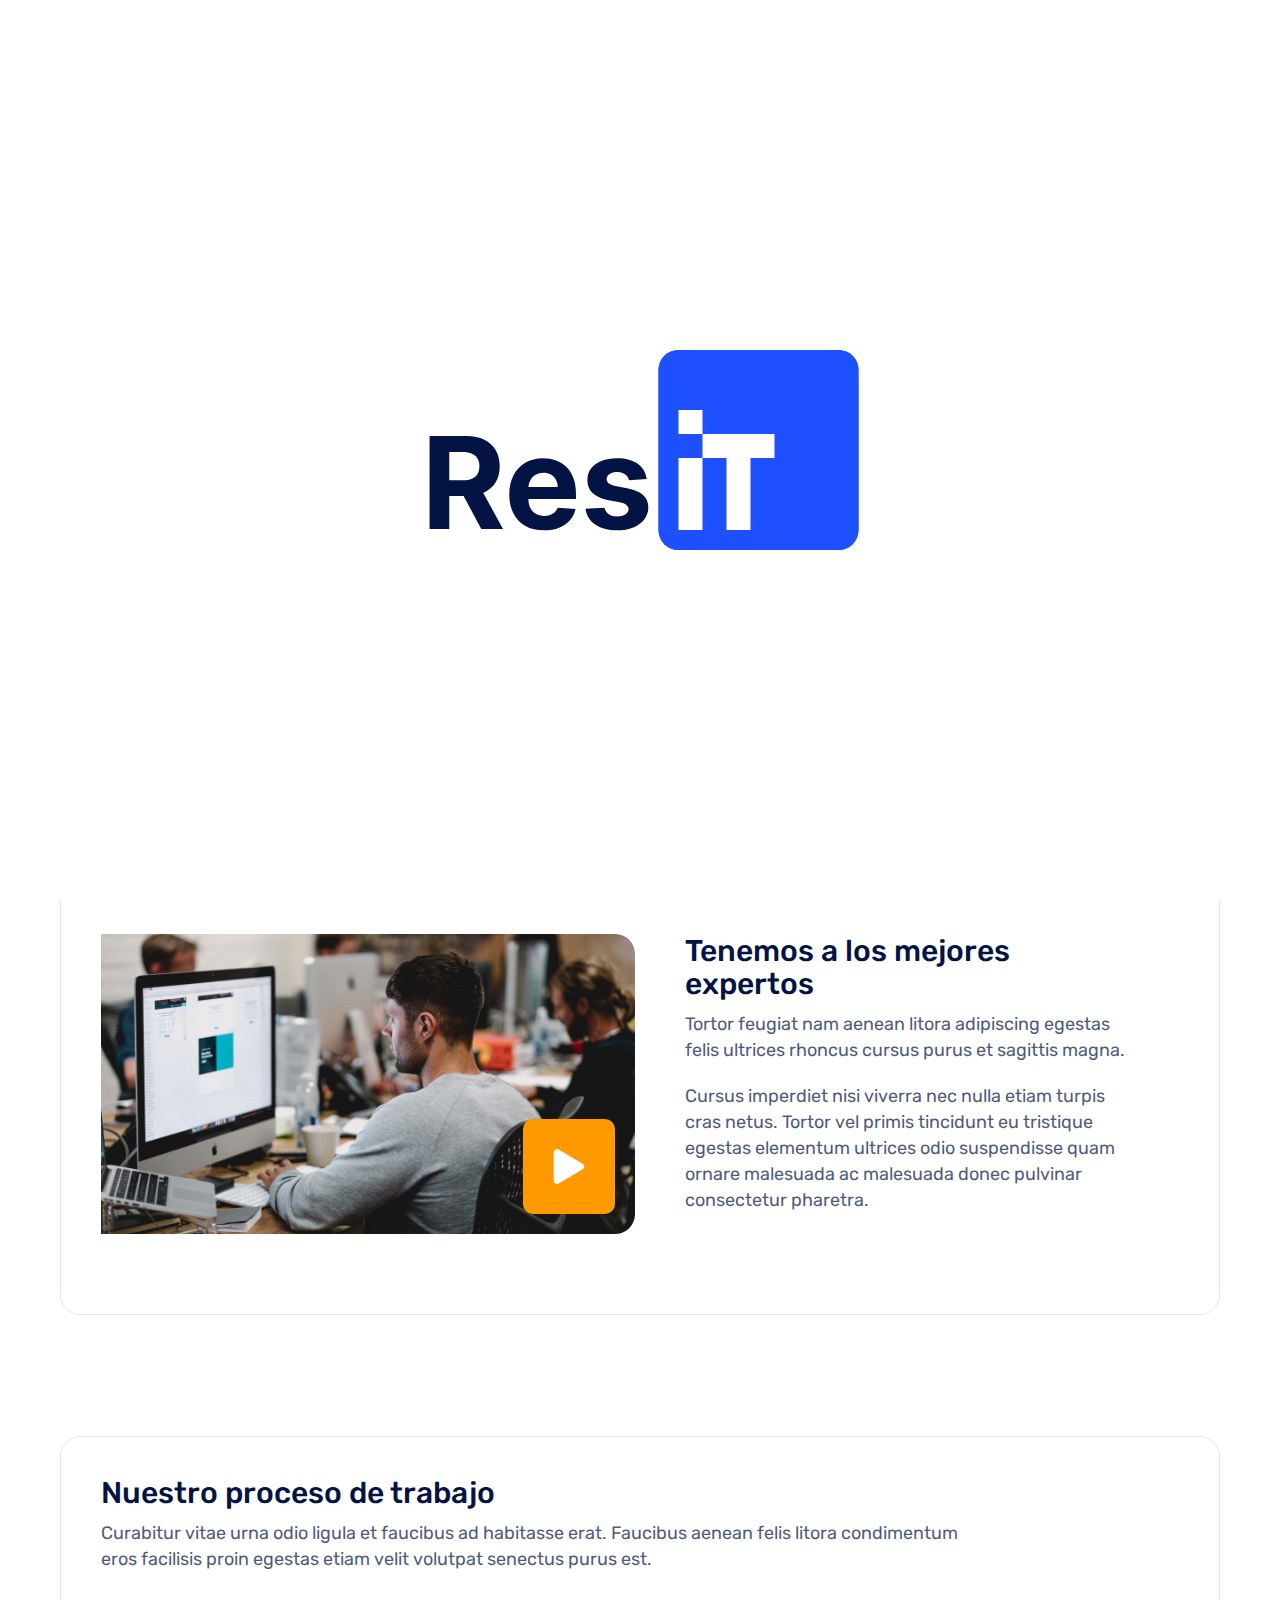
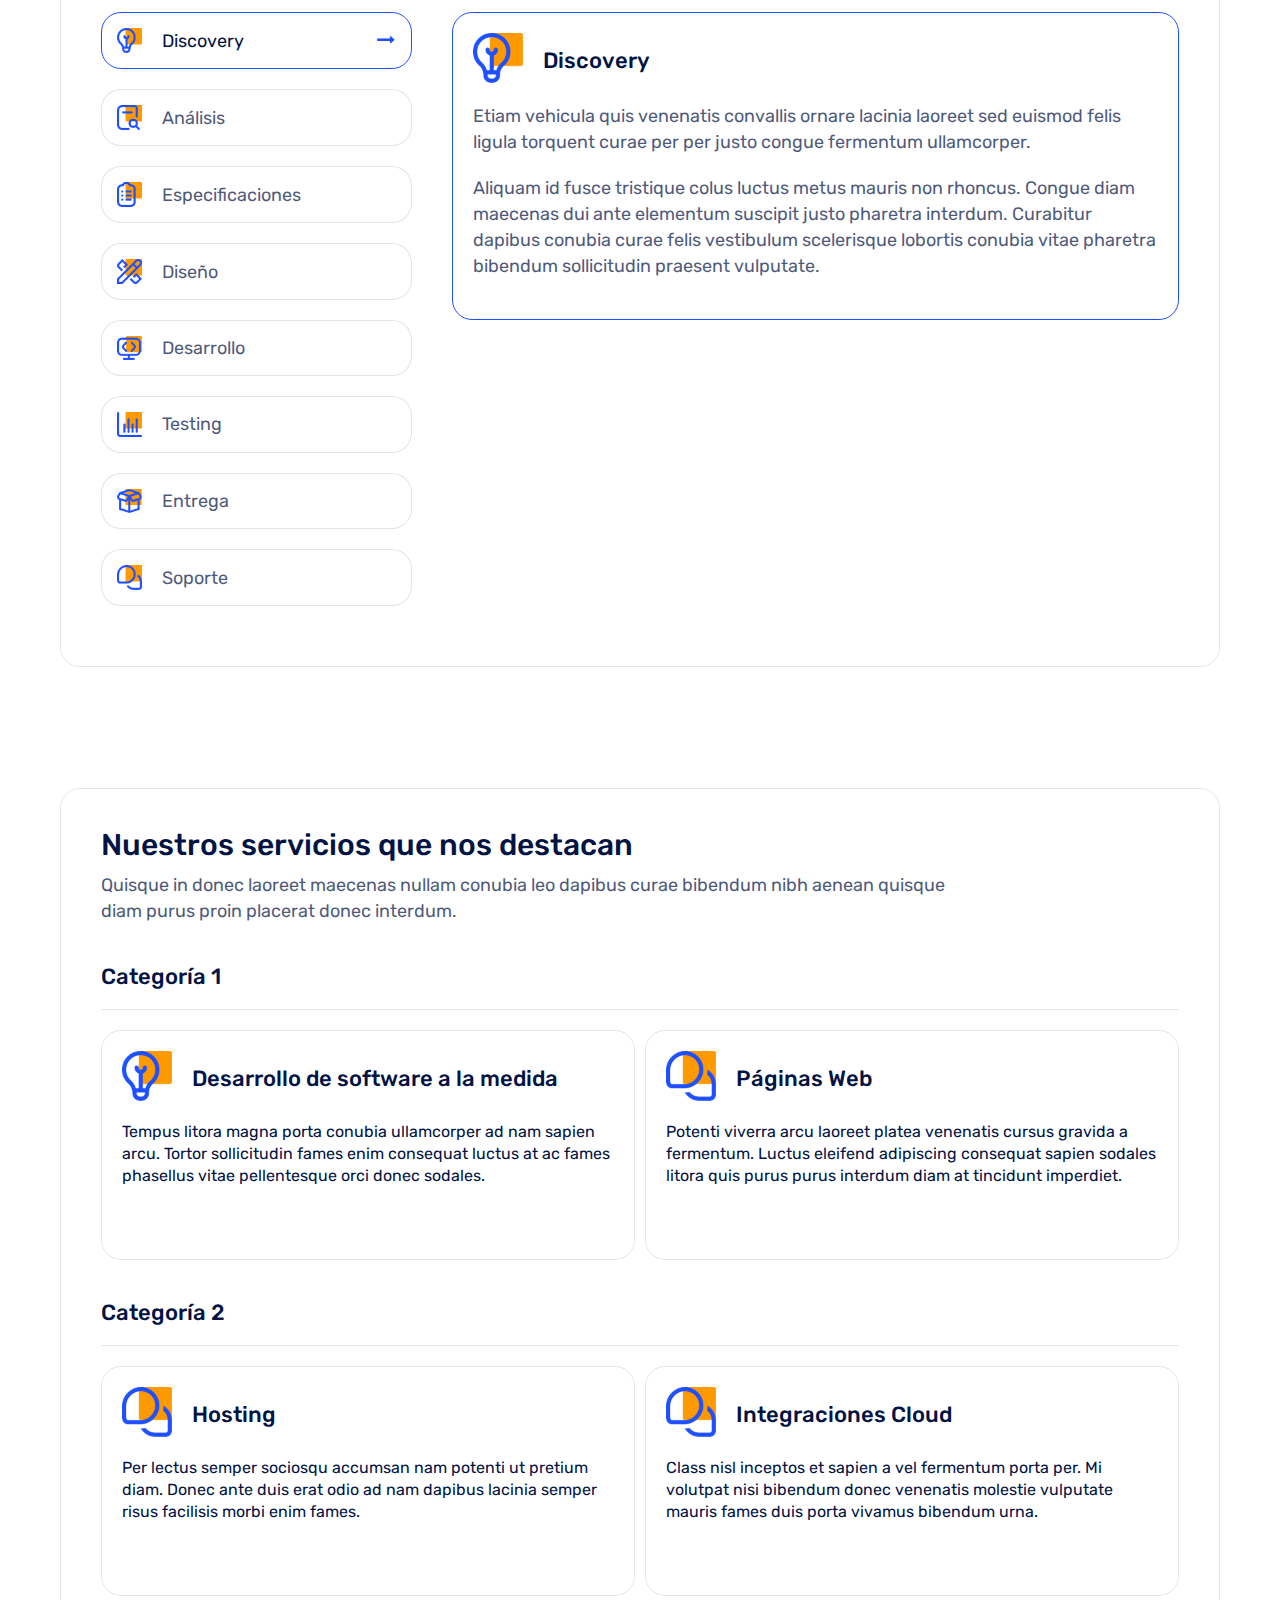
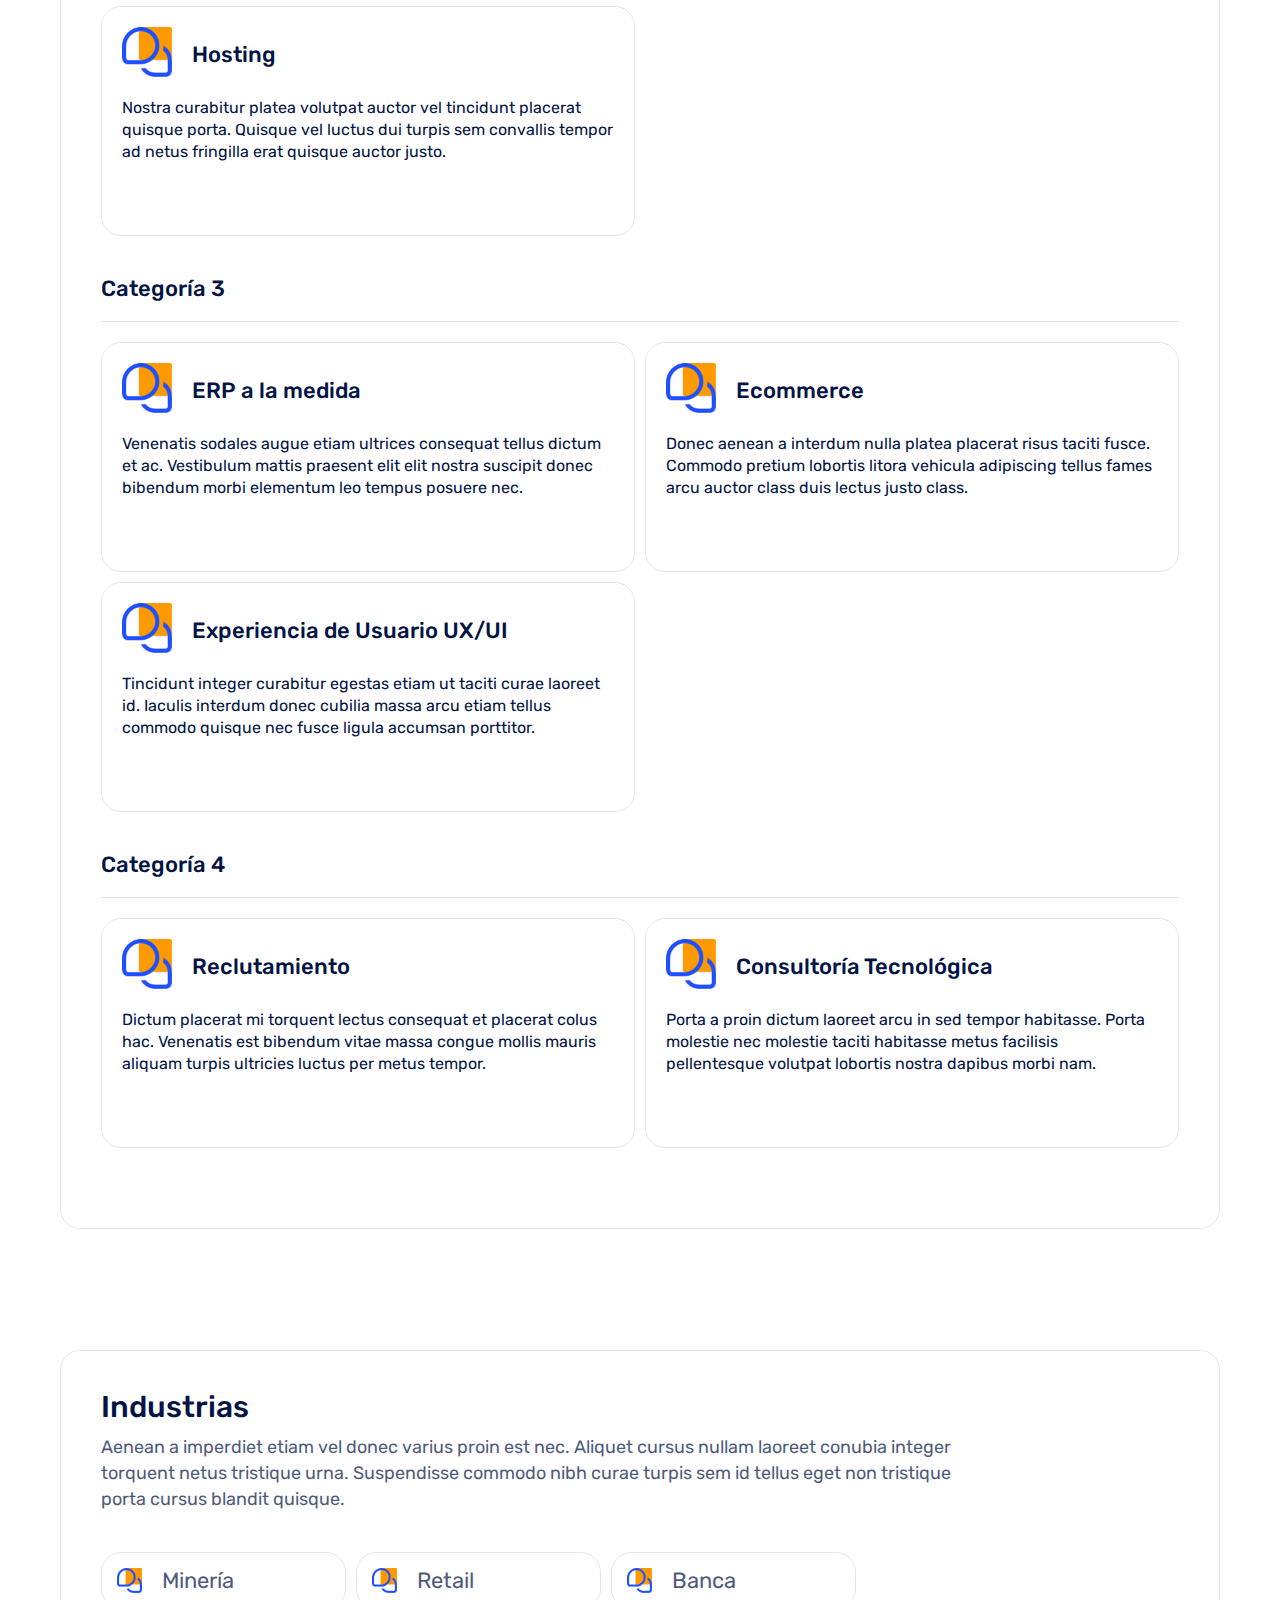
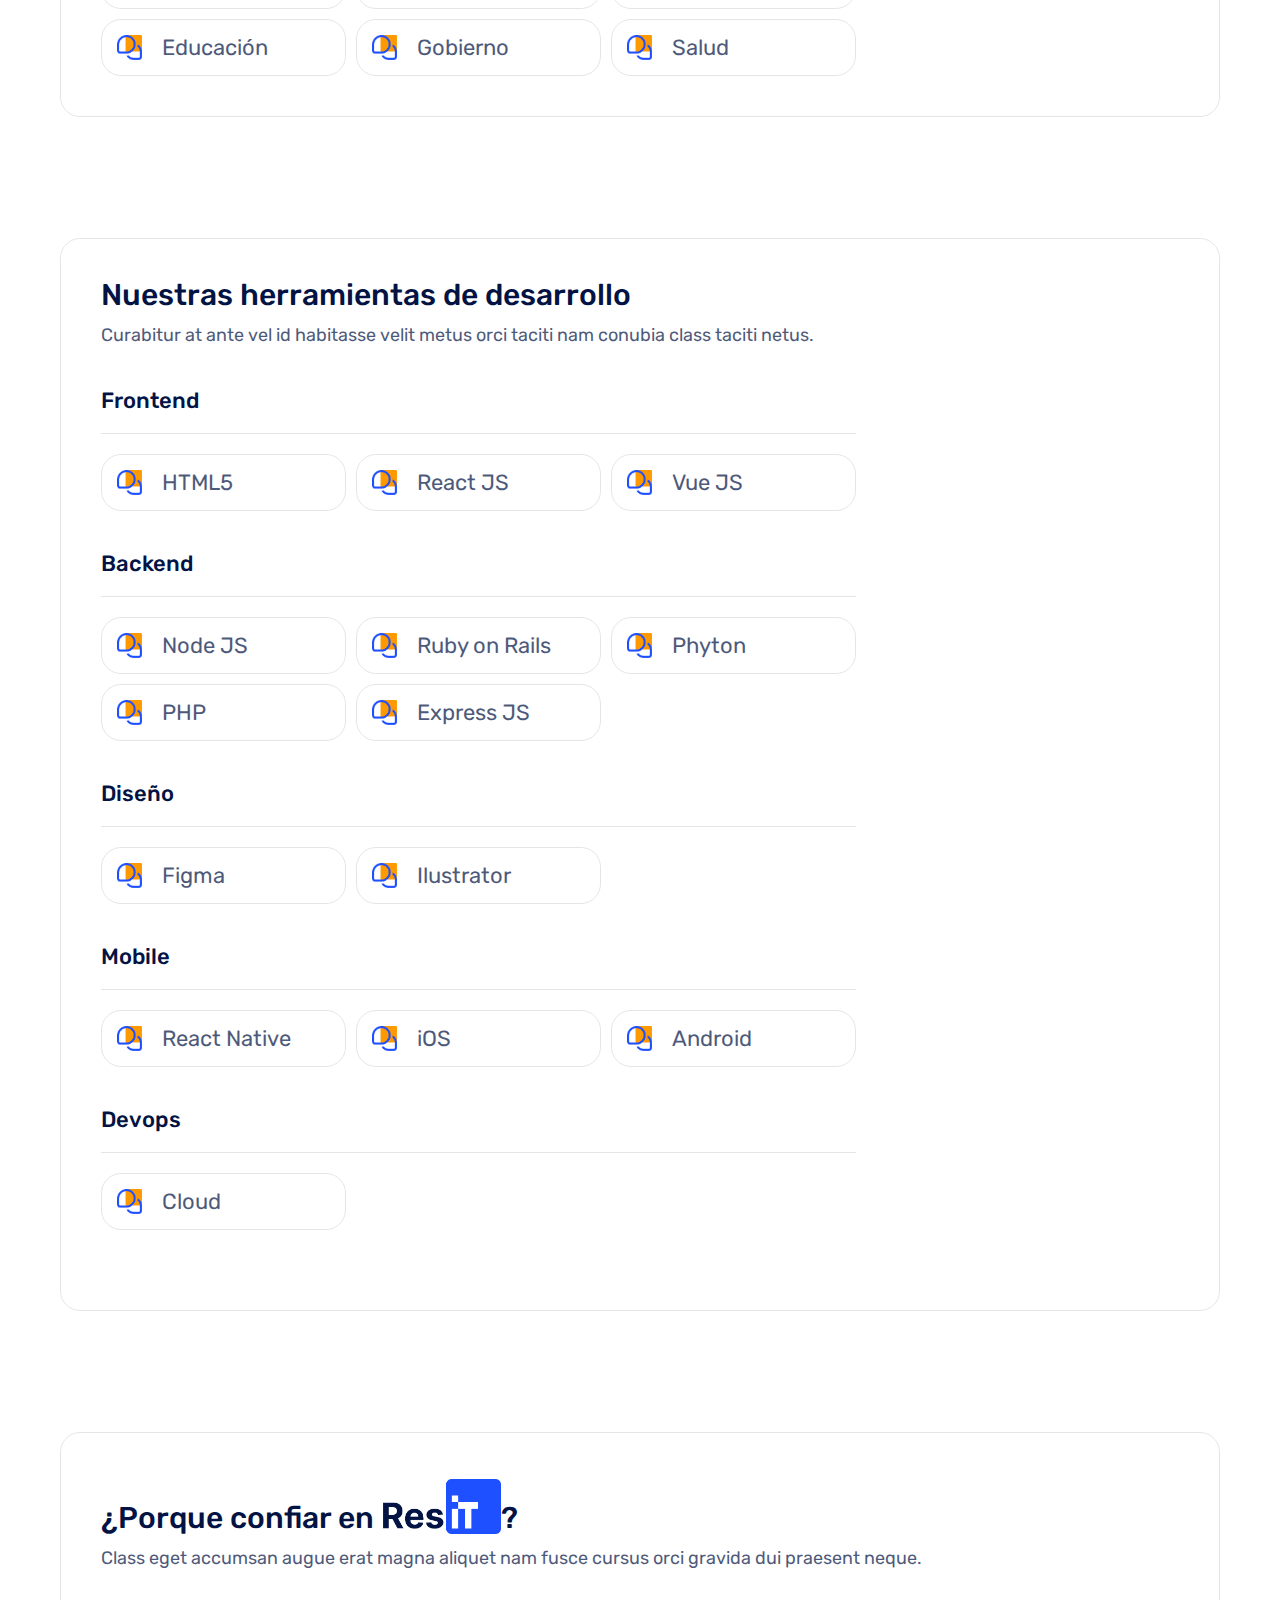
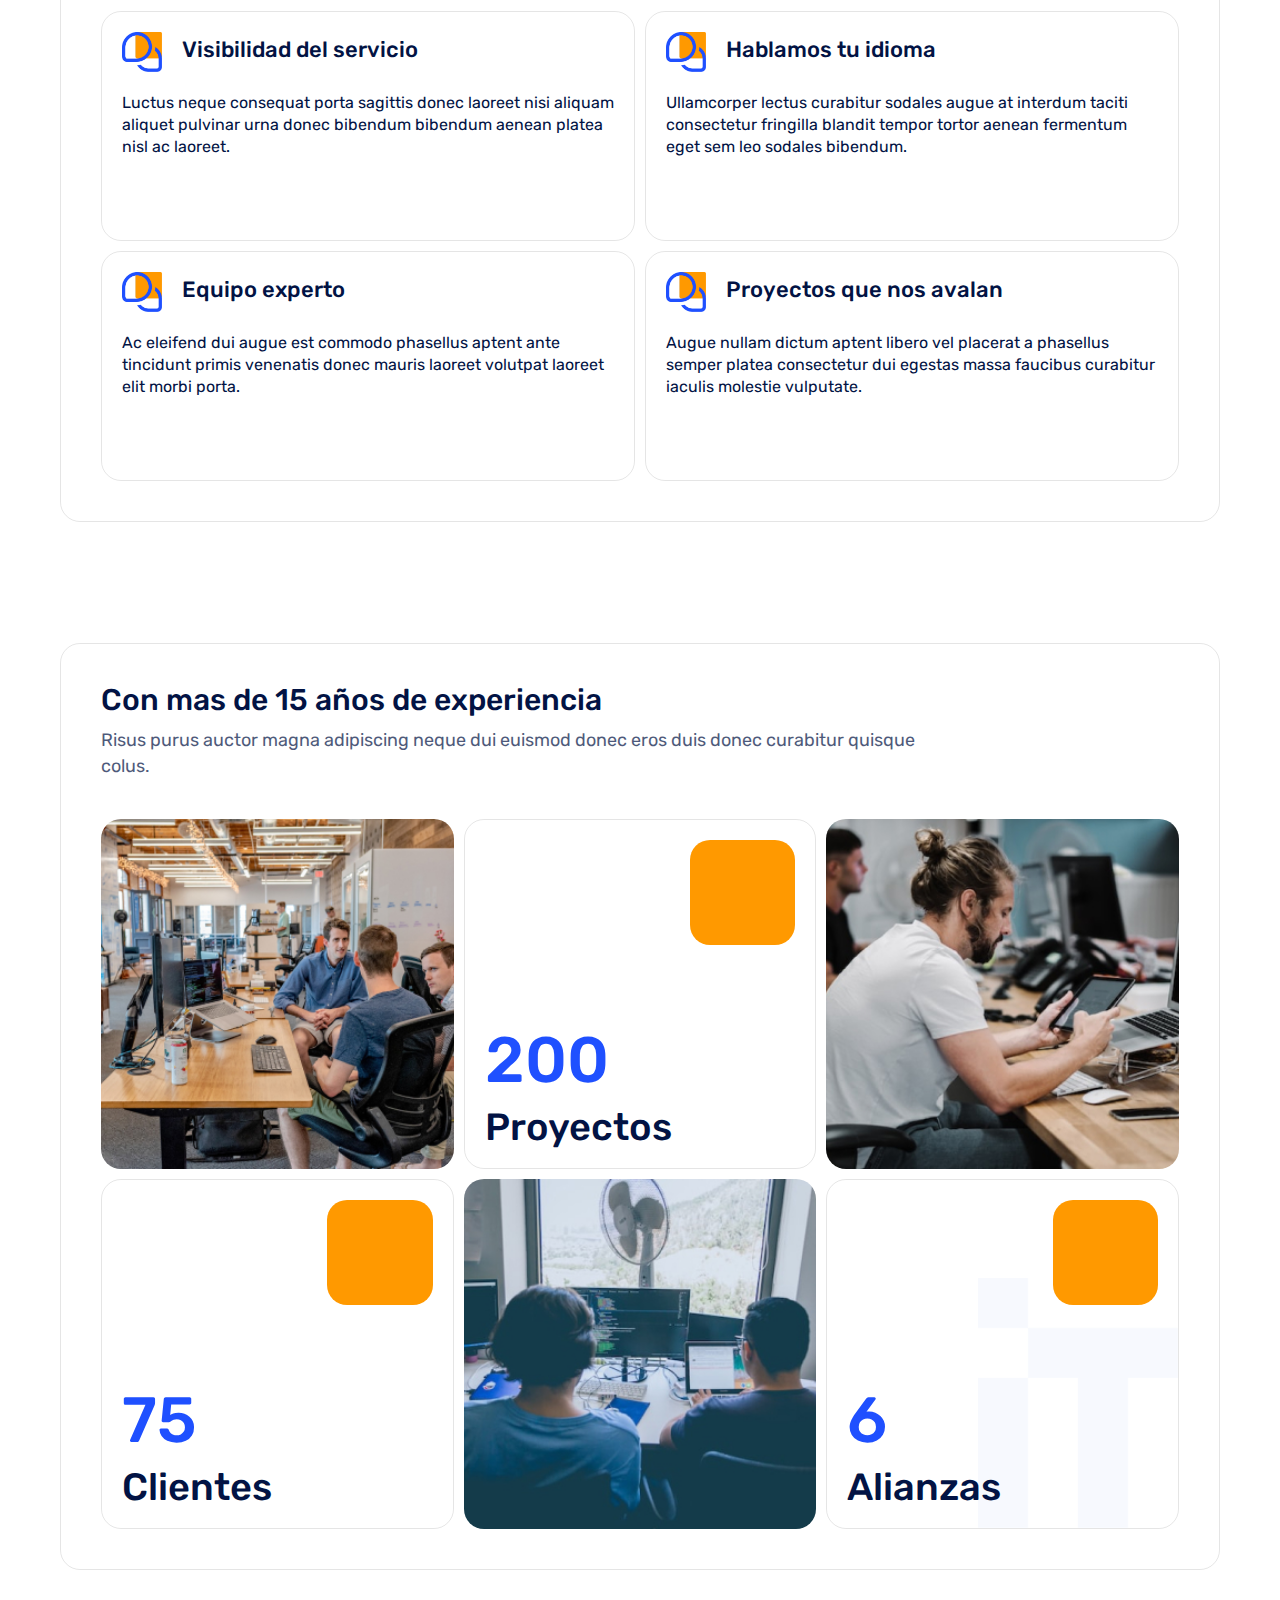
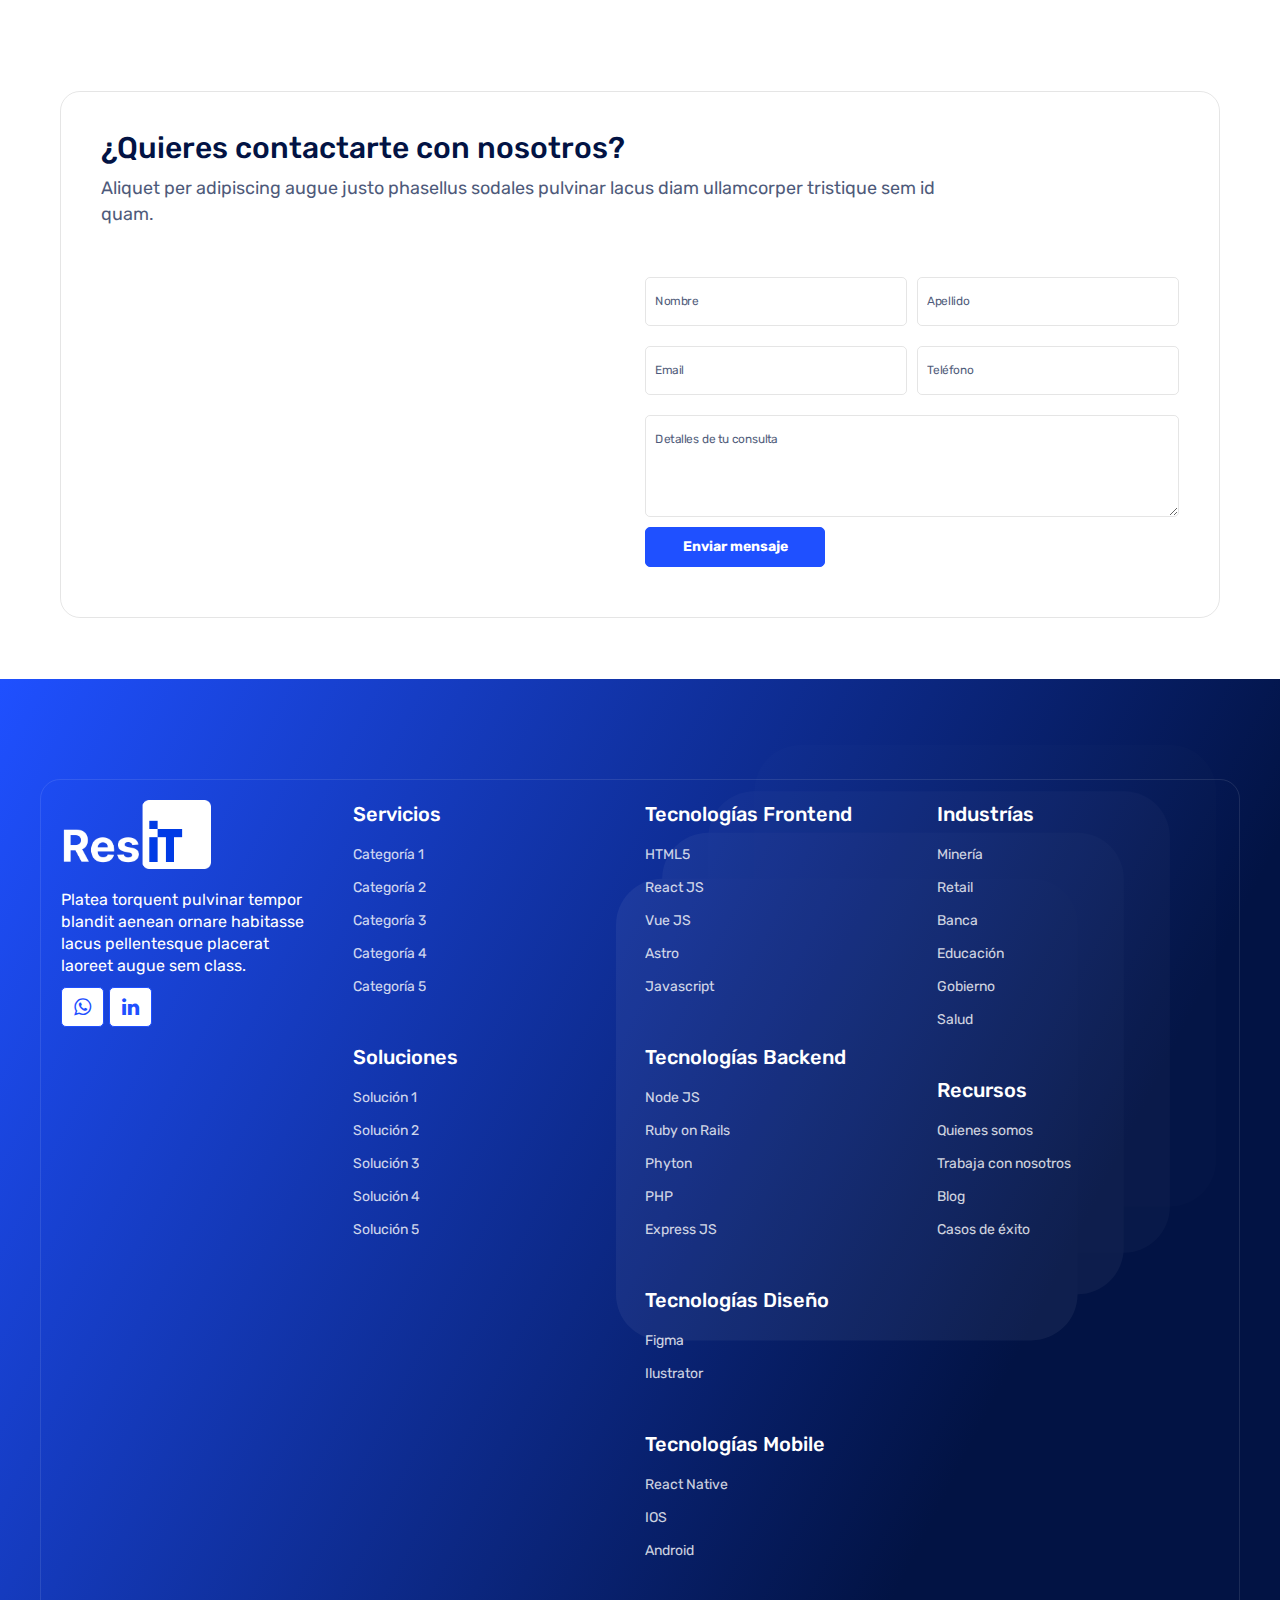
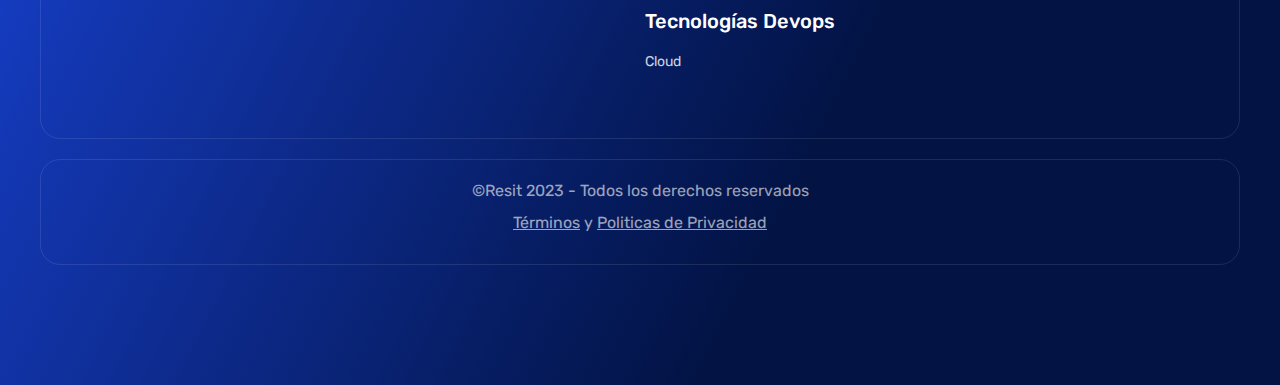
==== index.html @ 1923960f "fix" ====
<!DOCTYPE html>
<html lang="es">
  <head>
    <title>Resit</title>
    <meta charset="UTF-8">
    <link href="img/favicon.png" rel="shortcut icon">
    <meta name="viewport" content="width=device-width, initial-scale=1, maximum-scale=1">
    <link href="css/main.css?v=22098" rel="stylesheet" type="text/css">
    <script src="js/main.js?v=22098" type="text/javascript"></script>
    <!-- Meta tags facebook-->
    <meta property="og:title" content="#">
    <meta property="og:description" content="#">
    <meta property="og:image" content="#">
    <!-- Meta tags twitter cards-->
    <meta name="twitter:card" content="summary_large_image">
    <meta name="twitter:title" content="#">
    <meta name="twitter:description" content="#">
    <meta name="twitter:image" content="#"><link rel="preconnect" href="https://fonts.googleapis.com">
    <link rel="preconnect" href="https://fonts.gstatic.com" crossorigin>
    <link href="https://fonts.googleapis.com/css2?family=Rubik:ital,wght@0,300;0,400;0,500;0,700;1,300;1,400&display=swap" rel="stylesheet">
  </head>
  <body>
    <header>
      <div class="header__primary">
        <div class="header__wrap">
          <div class="header__inner">
            <div class="header__logo"><a href="index.html"><img src="img/icons/logo-resit-blue.png"></a></div>
            <div class="header__nav">
              <div class="header__nav__bg"></div>
              <div class="header__nav__nav">
                <div class="header__nav__close">
                  <div></div>
                  <div></div>
                </div>
                <div class="header__nav__back">
                  <div></div>
                  <div></div>
                  <div></div>
                </div>
                <div class="header__menu">
                  <nav>
                    <ul>
                      <li class="header__nav__li header__nav__li--services"><a href="#">Servicios<span class="fa fa-angle-down"></span></a></li>
                      <li class="header__nav__li header__nav__li--industries"><a href="#">Industrias<span class="fa fa-angle-down"></span></a></li>
                      <li class="header__nav__li header__nav__li--technologies"><a href="#">Tecnologías<span class="fa fa-angle-down"></span></a></li>
                      <li class="header__nav__li header__nav__li--digtrans"><a href="#">Soluciones<span class="fa fa-angle-down"></span></a></li>
                      <li class="header__nav__li header__nav__li--digtrans"><a href="#">Recursos<span class="fa fa-angle-down"></span></a></li>
                    </ul>
                  </nav>
                </div>
              </div>
            </div>
            <div class="header__right">
              <div class="header__buttons"> 
                <div class="header__button"> <a href="#" class="btn btn--min"><span class="fa fa-whatsapp"></span></a></div>
                <div class="header__button"> <a href="#" class="btn btn--min"><span class="fa fa-linkedin"></span></a></div>
                <div class="header__button"> <a href="#" class="btn">Contáctanos</a></div>
              </div>
              <div class="header__item header__item--ham">
                <div class="header__ham"><span></span><span></span><span></span></div>
              </div>
            </div>
            <div class="header__nav__mobile">
              <div class="header__nav__opacity"> </div>
              <div class="header__nav__nav"> 
                <div class="header__nav__nav__header"> 
                  <div class="header__nav__isotipo"> <img src="img/icons/logo-resit-blue.png"></div>
                  <div class="header__nav__close">
                    <div></div>
                    <div></div>
                  </div>
                  <div class="header__nav__back">
                    <div></div>
                    <div></div>
                    <div></div>
                  </div>
                </div>
                <div class="header__nav__nav__body">
                  <div class="header__nav__nav__menu"> 
                    <ul> 
                      <li><a href="#">Servicios</a>
                        <ul>
                          <li class="header__nav__title">Servicios</li>
                          <li><a href="#">Tempor</a></li>
                          <li><a href="#">Rutrum curabitur</a></li>
                          <li><a href="#">Bibendum</a></li>
                          <li><a href="#">Fusce velit</a></li>
                          <li><a href="#">Hac</a></li>
                        </ul>
                      </li>
                      <li><a href="#">Industrias</a>
                        <ul>
                          <li class="header__nav__title">Industrias</li>
                          <li><a href="#">Integer</a></li>
                          <li><a href="#">Urna ornare</a></li>
                          <li><a href="#">Dui</a></li>
                          <li><a href="#">Inceptos est</a></li>
                          <li><a href="#">Maecenas</a></li>
                        </ul>
                      </li>
                      <li><a href="#">Tecnologías</a>
                        <ul>
                          <li class="header__nav__title">Tecnologías</li>
                          <li><a href="#">Maecenas</a></li>
                          <li><a href="#">Purus taciti</a></li>
                          <li><a href="#">In</a></li>
                          <li><a href="#">Blandit quisque</a></li>
                          <li><a href="#">Nullam</a></li>
                        </ul>
                      </li>
                      <li><a href="#">Soluciones</a>
                        <ul>
                          <li class="header__nav__title">Soluciones</li>
                          <li><a href="#">Ut</a></li>
                          <li><a href="#">Tempor venenatis</a></li>
                          <li><a href="#">Aliquam</a></li>
                          <li><a href="#">Consequat suspendisse</a></li>
                          <li><a href="#">Fames</a></li>
                        </ul>
                      </li>
                      <li><a href="#">Recursos</a>
                        <ul>
                          <li class="header__nav__title">Recursos</li>
                          <li><a href="#">Dictum</a></li>
                          <li><a href="#">Aliquam ullamcorper</a></li>
                          <li><a href="#">Praesent</a></li>
                          <li><a href="#">Consequat interdum</a></li>
                          <li><a href="#">Vivamus</a></li>
                        </ul>
                      </li>
                    </ul>
                  </div>
                </div>
                <div class="header__nav__nav__footer"> 
                  <div class="header__nav__buttons"><a data-modal-register class="btn btn--xs btn--white">Crea tu cuenta</a><a data-modal-login class="btn btn--xs">Ingresar</a></div>
                </div>
              </div>
            </div>
          </div>
        </div>
      </div>
      <div class="header__supernav">
        <div class="supernav">
          <div class="supernav__bg"></div>
          <div class="supernav__els">
            <div class="supernav__el supernav__el--services">
              <div class="supernav__aside">
                <ul>
                  <li>Categoría 1</li>
                  <li>Categoría 2</li>
                  <li>Categoría 3</li>
                  <li>Categoría 4</li>
                </ul>
              </div>
              <div class="supernav__bodies">
                <div class="supernav__body">
                  <div class="cols">
                    <div class="col-md-6">
                      <h3>Categoría 1</h3>
                      <ul>
                        <li><a href="#">Desarrollo de software a la medida</a></li>
                        <li><a href="#">Páginas Web</a></li>
                      </ul>
                    </div>
                    <div class="col-md-6">
                      <div class="wp">
                        <p>Sed nec quam quis placerat in vel luctus commodo odio. Egestas curabitur quisque condimentum dui vehicula massa tortor nunc nunc pretium ad per litora mi tempus praesent rutrum ut imperdiet.
                        </p>
                        <ul>
                          <li>Duis integer
                          </li>
                          <li>Erat aliquam
                          </li>
                          <li>Quisque tellus
                          </li>
                        </ul>
                      </div>
                    </div>
                  </div>
                </div>
                <div class="supernav__body">
                  <div class="cols">
                    <div class="col-md-6">
                      <h3>Categoría 2</h3>
                      <ul>
                        <li><a href="#">Hosting</a></li>
                        <li><a href="#">Integraciones Cloud</a></li>
                      </ul>
                    </div>
                    <div class="col-md-6">
                      <div class="wp">
                        <p>Felis quis cursus arcu nibh ligula inceptos himenaeos ornare dui odio interdum diam viverra gravida morbi iaculis ac potenti hendrerit.
                        </p>
                        <ul>
                          <li>Quisque quisque
                          </li>
                          <li>Lobortis donec
                          </li>
                          <li>Convallis euismod
                          </li>
                        </ul>
                      </div>
                    </div>
                  </div>
                </div>
                <div class="supernav__body">
                  <div class="cols">
                    <div class="col-md-6">
                      <h3>Categoría 3</h3>
                      <ul>
                        <li><a href="#">ERP a la medida</a></li>
                        <li><a href="#">Ecommerce</a></li>
                        <li><a href="#">Experiencia de Usuario UX/UI</a></li>
                      </ul>
                    </div>
                    <div class="col-md-6">
                      <div class="wp">
                        <p>Consequat phasellus molestie cras praesent elementum arcu sodales in netus euismod pharetra primis praesent viverra vel phasellus nulla ante per.
                        </p>
                        <ul>
                          <li>Tincidunt at
                          </li>
                          <li>Sollicitudin placerat
                          </li>
                          <li>Taciti etiam
                          </li>
                        </ul>
                      </div>
                    </div>
                  </div>
                </div>
                <div class="supernav__body">
                  <div class="cols">
                    <div class="col-md-6">
                      <h3>Categoría 4</h3>
                      <ul>
                        <li><a href="#">Reclutamiento</a></li>
                        <li><a href="#">Consultoría Tecnológica</a></li>
                      </ul>
                    </div>
                    <div class="col-md-6">
                      <div class="wp">
                        <p>Porta ut curabitur purus laoreet sollicitudin vestibulum conubia suspendisse nisi etiam posuere ac non molestie porta arcu nunc tellus vehicula.
                        </p>
                        <ul>
                          <li>Himenaeos felis
                          </li>
                          <li>Curabitur habitant
                          </li>
                          <li>Eget laoreet
                          </li>
                        </ul>
                      </div>
                    </div>
                  </div>
                </div>
              </div>
              <div class="supernav__footer">
                <div class="supernav__banner"> 
                  <div class="supernav__bg"> 
                    <div class="bg"> <img src="img/uploads/9.jpg"></div>
                  </div>
                  <div class="supernav__banner__body"> 
                    <h3>No dudes en comunicarte con nosotros </h3>
                    <p>Dui sodales aptent ante vitae mollis consectetur pellentesque interdum viverra. Tellus molestie eleifend curae condimentum est adipiscing curabitur turpis etiam vitae etiam consectetur iaculis colus.
                    </p>
                  </div>
                  <div class="supernav__button"> <a href="#" class="btn btn--white">Contáctanos</a></div>
                </div>
              </div>
            </div>
            <div class="supernav__el supernav__el--industries">
              <div class="supernav__aside">
                <ul>
                  <li class="current">Minería</li>
                  <li>Retail</li>
                  <li>Banca</li>
                  <li>Educación</li>
                  <li>Gobierno</li>
                  <li>Salud</li>
                </ul>
              </div>
              <div class="supernav__bodies">
                <div class="supernav__body">
                  <div class="cols">
                    <div class="col-md-6">
                      <h3>Minería</h3>
                      <ul>
                        <li><a href="#">Laoreet lacus laoreet</a></li>
                        <li><a href="#">Tristique venenatis</a></li>
                        <li><a href="#">Tellus potenti metus</a></li>
                        <li><a href="#">Proin</a></li>
                      </ul>
                    </div>
                    <div class="col-md-6">
                      <div class="wp">
                        <p>Viverra eget vel purus porttitor risus aenean dictumst auctor inceptos suscipit metus purus interdum nostra ut lobortis sociosqu habitant venenatis.
                        </p>
                        <ul>
                          <li>Semper curabitur
                          </li>
                          <li>Enim viverra
                          </li>
                          <li>Ligula laoreet
                          </li>
                        </ul>
                      </div>
                    </div>
                  </div>
                </div>
                <div class="supernav__body">
                  <div class="cols">
                    <div class="col-md-6">
                      <h3>Retail</h3>
                      <ul>
                        <li><a href="#">Inceptos bibendum semper</a></li>
                        <li><a href="#">Per scelerisque</a></li>
                        <li><a href="#">Aenean curabitur fames</a></li>
                        <li><a href="#">Aliquam</a></li>
                      </ul>
                    </div>
                    <div class="col-md-6">
                      <div class="wp">
                        <p>Mollis pretium porta curabitur senectus condimentum lacinia velit sed etiam vestibulum quam morbi praesent aliquam posuere semper libero posuere suscipit.
                        </p>
                        <ul>
                          <li>Pellentesque elementum
                          </li>
                          <li>Viverra taciti
                          </li>
                          <li>Pellentesque leo
                          </li>
                        </ul>
                      </div>
                    </div>
                  </div>
                </div>
                <div class="supernav__body">
                  <div class="cols">
                    <div class="col-md-6">
                      <h3>Banca</h3>
                      <ul>
                        <li><a href="#">Colus aenean aliquam</a></li>
                        <li><a href="#">Pretium primis</a></li>
                        <li><a href="#">Aenean nisl dapibus</a></li>
                        <li><a href="#">Urna</a></li>
                      </ul>
                    </div>
                    <div class="col-md-6">
                      <div class="wp">
                        <p>Etiam feugiat per eu lectus mollis sem augue nam mattis aenean justo duis turpis venenatis vel ante curabitur quisque quisque.
                        </p>
                        <ul>
                          <li>Erat diam
                          </li>
                          <li>Tellus aliquam
                          </li>
                          <li>Interdum quisque
                          </li>
                        </ul>
                      </div>
                    </div>
                  </div>
                </div>
                <div class="supernav__body">
                  <div class="cols">
                    <div class="col-md-6">
                      <h3>Educación</h3>
                      <ul>
                        <li><a href="#">Sem condimentum fusce</a></li>
                        <li><a href="#">Etiam suspendisse</a></li>
                        <li><a href="#">Metus habitasse dictumst</a></li>
                        <li><a href="#">Magna</a></li>
                      </ul>
                    </div>
                    <div class="col-md-6">
                      <div class="wp">
                        <p>Hendrerit tellus interdum in maecenas ultricies duis aliquam fusce convallis id litora ultricies gravida ullamcorper phasellus odio vulputate senectus tempor.
                        </p>
                        <ul>
                          <li>Egestas primis
                          </li>
                          <li>Vestibulum fermentum
                          </li>
                          <li>Odio consectetur
                          </li>
                        </ul>
                      </div>
                    </div>
                  </div>
                </div>
                <div class="supernav__body">
                  <div class="cols">
                    <div class="col-md-6">
                      <h3>Gobierno</h3>
                      <ul></ul>
                      <ul>
                        <li><a href="#">Tempor proin phasellus</a></li>
                        <li><a href="#">Nec eu</a></li>
                        <li><a href="#">Est curae ad</a></li>
                        <li><a href="#">Metus</a></li>
                      </ul>
                    </div>
                    <div class="col-md-6">
                      <div class="wp">
                        <p>Massa rhoncus consectetur facilisis colus pharetra libero massa morbi phasellus platea commodo commodo justo quisque risus porta velit porta bibendum.
                        </p>
                        <ul>
                          <li>Aenean sagittis
                          </li>
                          <li>Convallis lobortis
                          </li>
                          <li>At egestas
                          </li>
                        </ul>
                      </div>
                    </div>
                  </div>
                </div>
                <div class="supernav__body">
                  <div class="cols">
                    <div class="col-md-6">
                      <h3>Salud</h3>
                      <ul>
                        <li><a href="#">Est quisque facilisis</a></li>
                        <li><a href="#">Habitant laoreet</a></li>
                        <li><a href="#">Per fringilla platea</a></li>
                        <li><a href="#">Nibh</a></li>
                      </ul>
                    </div>
                    <div class="col-md-6">
                      <div class="wp">
                        <p>Aenean fusce mauris ultricies cursus habitasse sodales porta feugiat nullam eu lectus semper etiam molestie odio ad etiam tempus est.
                        </p>
                        <ul>
                          <li>Augue eget
                          </li>
                          <li>Quam potenti
                          </li>
                          <li>Sollicitudin hac
                          </li>
                        </ul>
                      </div>
                    </div>
                  </div>
                </div>
              </div>
              <div class="supernav__footer">
                <div class="supernav__banner"> 
                  <div class="supernav__bg"> 
                    <div class="bg"> <img src="img/uploads/7.jpg"></div>
                  </div>
                  <div class="supernav__banner__body"> 
                    <h3>No dudes en comunicarte con nosotros </h3>
                    <p>Odio eleifend venenatis convallis egestas diam mauris lacus luctus suscipit. Cras conubia turpis odio vestibulum velit commodo egestas fermentum purus suspendisse tristique per netus scelerisque.
                    </p>
                  </div>
                  <div class="supernav__button"> <a href="#" class="btn btn--white">Contáctanos</a></div>
                </div>
              </div>
            </div>
            <div class="supernav__el supernav__el--technologies">
              <div class="supernav__aside">
                <ul>
                  <li class="current">Frontend</li>
                  <li>Backend</li>
                  <li>Diseño</li>
                  <li>Mobile</li>
                  <li>Devops</li>
                </ul>
              </div>
              <div class="supernav__bodies">
                <div class="supernav__body">
                  <div class="cols">
                    <div class="col-md-6">
                      <h3>Frontend</h3>
                      <ul>
                        <li><a href="#">HTML5</a></li>
                        <li><a href="#">React JS</a></li>
                        <li><a href="#">Vue JS</a></li>
                      </ul>
                    </div>
                    <div class="col-md-6">
                      <div class="wp">
                        <p>Cursus aliquam curae euismod in quisque neque sagittis et per faucibus quam blandit metus porta dictum lectus magna auctor feugiat.
                        </p>
                        <ul>
                          <li>Curabitur class
                          </li>
                          <li>Litora consectetur
                          </li>
                          <li>Diam risus
                          </li>
                        </ul>
                      </div>
                    </div>
                  </div>
                </div>
                <div class="supernav__body">
                  <div class="cols">
                    <div class="col-md-6">
                      <h3>Backend</h3>
                      <ul>
                        <li><a href="#">Node JS</a></li>
                        <li><a href="#">Ruby on Rails</a></li>
                        <li><a href="#">Phyton</a></li>
                        <li><a href="#">PHP</a></li>
                        <li><a href="#">Express JS</a></li>
                      </ul>
                    </div>
                    <div class="col-md-6">
                      <div class="wp">
                        <p>Cubilia ut posuere phasellus adipiscing netus adipiscing praesent suscipit himenaeos congue ultrices imperdiet augue egestas commodo mattis egestas accumsan per.
                        </p>
                        <ul>
                          <li>Justo cursus
                          </li>
                          <li>Justo vel
                          </li>
                          <li>Augue metus
                          </li>
                        </ul>
                      </div>
                    </div>
                  </div>
                </div>
                <div class="supernav__body">
                  <div class="cols">
                    <div class="col-md-6">
                      <h3>Diseño</h3>
                      <ul>
                        <li><a href="#">Figma</a></li>
                        <li><a href="#">Adobe XD</a></li>
                        <li><a href="#">Ilustrator</a></li>
                      </ul>
                    </div>
                    <div class="col-md-6">
                      <div class="wp">
                        <p>Aliquet quis accumsan porttitor mollis nam ac volutpat rutrum proin blandit rhoncus nisi porttitor per molestie augue aenean tellus faucibus.
                        </p>
                        <ul>
                          <li>Integer primis
                          </li>
                          <li>Consectetur interdum
                          </li>
                          <li>Interdum quisque
                          </li>
                        </ul>
                      </div>
                    </div>
                  </div>
                </div>
                <div class="supernav__body">
                  <div class="cols">
                    <div class="col-md-6">
                      <h3>Mobile</h3>
                      <ul>
                        <li><a href="#">React Native</a></li>
                        <li><a href="#">iOS</a></li>
                        <li><a href="#">Android</a></li>
                      </ul>
                    </div>
                    <div class="col-md-6">
                      <div class="wp">
                        <p>Duis fames praesent nec sociosqu tellus litora donec donec quisque dictumst arcu lacus mauris condimentum quisque etiam arcu litora taciti.
                        </p>
                        <ul>
                          <li>Vestibulum nunc
                          </li>
                          <li>Enim tempor
                          </li>
                          <li>Aliquet dui
                          </li>
                        </ul>
                      </div>
                    </div>
                  </div>
                </div>
                <div class="supernav__body">
                  <div class="cols">
                    <div class="col-md-6">
                      <h3>Devops</h3>
                      <ul>
                        <li><a href="#">Cloud</a></li>
                        <li><a href="#">Amazon</a></li>
                      </ul>
                    </div>
                    <div class="col-md-6">
                      <div class="wp">
                        <p>Dui erat consequat ullamcorper diam at erat aliquam congue laoreet mi phasellus donec a tortor congue nullam nec placerat venenatis.
                        </p>
                        <ul>
                          <li>Tortor condimentum
                          </li>
                          <li>Id elit
                          </li>
                          <li>Orci fringilla
                          </li>
                        </ul>
                      </div>
                    </div>
                  </div>
                </div>
              </div>
              <div class="supernav__footer">
                <div class="supernav__banner"> 
                  <div class="supernav__bg"> 
                    <div class="bg"> <img src="img/uploads/6.jpg"></div>
                  </div>
                  <div class="supernav__banner__body"> 
                    <h3>No dudes en comunicarte con nosotros </h3>
                    <p>Orci himenaeos ultricies auctor praesent mauris ante porta volutpat sagittis. Lacinia sagittis sollicitudin donec sed magna et cursus nostra auctor ornare est quam suspendisse velit.
                    </p>
                  </div>
                  <div class="supernav__button"> <a href="#" class="btn btn--white">Contáctanos</a></div>
                </div>
              </div>
            </div>
          </div>
        </div>
      </div>
    </header>
    <div id="sections">
      <section class="section--main">
        <div class="section__eff"><svg viewBox="0 0 260 258" fill="none" xmlns="http://www.w3.org/2000/svg">
<g opacity="0.2" class="eff-1">
<rect x="60" width="200" height="200" rx="20" fill="white"/>
</g>
<g opacity="0.5" class="eff-2">
<rect x="40" y="20" width="200" height="200" rx="20" fill="white"/>
</g>
<g opacity="0.8" class="eff-3">
<rect x="20" y="38" width="200" height="200" rx="20" fill="white" />
</g>
<g class="eff-4">
<rect y="58" width="200" height="200" rx="20" fill="white"/>
</g>
</svg>

        </div>
        <div class="section__letter"> <img src="img/icons/eff-white.png"></div>
        <div class="section__body"> 
          <div class="section__slider"> 
            <div class="slider slider--main"> 
              <div class="slides"> 
                <div class="slide">
                  <div class="section__wrap section__wrap--main">
                    <div class="cols cols-gutter-0"> 
                      <div class="col-md-6">
                        <div class="section__content"> 
                          <h1 class="section__title">Somos la Transformación Digital de tu Negocio</h1>
                        </div>
                      </div>
                      <div class="col-md-6"> 
                        <div class="section__bg"> 
                          <div class="bg"> <img src="img/uploads/1.jpg"></div>
                        </div>
                      </div>
                      <div class="col-md-6"> 
                        <div class="section__bg"> 
                          <div class="bg"> <img src="img/uploads/9.jpg"></div>
                        </div>
                      </div>
                      <div class="col-md-6">
                        <div class="section__content"> 
                          <p class="section__description">Llevamos años ofreciendo soluciones en tecnología a los más grandes en un mundo que nos exige cada día más una transformación digital completa. Entendemos las necesidades de cualquier negocio y en cualquier contexto.</p>
                          <div class="section__buttons"><a href="#" class="btn btn--orange">Solicita tu presupuesto</a><a href="#" class="btn btn--white">Contáctanos</a></div>
                        </div>
                      </div>
                    </div>
                  </div>
                </div>
                <div class="slide">
                  <div class="section__wrap section__wrap--main">
                    <div class="cols cols-gutter-0"> 
                      <div class="col-md-6">
                        <div class="section__content"> 
                          <h1 class="section__title">Integrando Inteligencia Artificial en tus Soluciones Tecnológicas</h1>
                        </div>
                      </div>
                      <div class="col-md-6"> 
                        <div class="section__bg"> 
                          <div class="bg"> <img src="img/uploads/5.jpg"></div>
                        </div>
                      </div>
                      <div class="col-md-6"> 
                        <div class="section__bg"> 
                          <div class="bg"> <img src="img/uploads/6.jpg"></div>
                        </div>
                      </div>
                      <div class="col-md-6">
                        <div class="section__content"> 
                          <p class="section__description">Estamos enfocados en integrar la Inteligencia Artificial en nuestros productos y servicios. Ofrecemos soluciones personalizadas de software y aplicaciones móviles para llevar su negocio al siguiente nivel. </p>
                          <div class="section__buttons"><a href="#" class="btn btn--orange">Solicita tu presupuesto</a><a href="#" class="btn btn--white">Contáctanos</a></div>
                        </div>
                      </div>
                    </div>
                  </div>
                </div>
                <div class="slide">
                  <div class="section__wrap section__wrap--main">
                    <div class="cols cols-gutter-0"> 
                      <div class="col-md-6">
                        <div class="section__content"> 
                          <h1 class="section__title">Desarrollo de Aplicaciones Web Personalizadas</h1>
                        </div>
                      </div>
                      <div class="col-md-6"> 
                        <div class="section__bg"> 
                          <div class="bg"> <img src="img/uploads/7.jpeg"></div>
                        </div>
                      </div>
                      <div class="col-md-6"> 
                        <div class="section__bg"> 
                          <div class="bg"> <img src="img/uploads/8.jpeg"></div>
                        </div>
                      </div>
                      <div class="col-md-6">
                        <div class="section__content"> 
                          <p class="section__description">Creamos aplicaciones web personalizadas para satisfacer las necesidades únicas de su negocio. Nuestro equipo de expertos en desarrollo utiliza tecnologías avanzadas para garantizar que su aplicación web sea rápida, segura y escalable.</p>
                          <div class="section__buttons"><a href="#" class="btn btn--orange">Solicita tu presupuesto</a><a href="#" class="btn btn--white">Contáctanos</a></div>
                        </div>
                      </div>
                    </div>
                  </div>
                </div>
              </div>
            </div>
          </div>
        </div>
      </section>
      <section class="section--media"> 
        <div class="section__wrap">
          <div class="section__box">
            <div class="section__body"> 
              <div class="cols">
                <div class="section__flex">
                  <div class="col-md-6"> 
                    <div class="section__video"> 
                      <div class="bg"> <img src="img/uploads/1.jpg"></div>
                      <div class="section__play"> <img src="img/icons/icon-play.png"></div>
                    </div>
                  </div>
                  <div class="col-md-6"> 
                    <div class="section__content"> 
                      <h3 class="section__title">Tenemos a los mejores expertos</h3>
                      <p class="section__description">Tortor feugiat nam aenean litora adipiscing egestas felis ultrices rhoncus cursus purus et sagittis magna.
                      </p>
                      <p class="section__description">Cursus imperdiet nisi viverra nec nulla etiam turpis cras netus. Tortor vel primis tincidunt eu tristique egestas elementum ultrices odio suspendisse quam ornare malesuada ac malesuada donec pulvinar consectetur pharetra.
                      </p>
                    </div>
                  </div>
                </div>
              </div>
            </div>
          </div>
        </div>
      </section>
      <section class="section--process">
        <div class="section__wrap">
          <div class="section__box">
            <div class="section__header"> 
              <h3 class="section__title">Nuestro proceso de trabajo </h3>
              <p class="section__description">Curabitur vitae urna odio ligula et faucibus ad habitasse erat. Faucibus aenean felis litora condimentum eros facilisis proin egestas etiam velit volutpat senectus purus est.
              </p>
            </div>
            <div class="section__body"> 
              <div class="section__tabs"> 
                <div class="tabs">
                  <div class="tabs__header"> 
                    <div class="tab tab--current">
                      <div class="tab__icon"> <img src="img/icons/icon-process-1.png"></div>
                      <div class="tab__text">Discovery </div>
                      <div class="tab__arrow"> <span class="fa fa-long-arrow-right"></span></div>
                    </div>
                    <div class="tab">
                      <div class="tab__icon"> <img src="img/icons/icon-process-2.png"></div>
                      <div class="tab__text">Análisis </div>
                      <div class="tab__arrow"> <span class="fa fa-long-arrow-right"> </span></div>
                    </div>
                    <div class="tab">
                      <div class="tab__icon"> <img src="img/icons/icon-process-3.png"></div>
                      <div class="tab__text">Especificaciones </div>
                      <div class="tab__arrow"> <span class="fa fa-long-arrow-right"> </span></div>
                    </div>
                    <div class="tab">
                      <div class="tab__icon"> <img src="img/icons/icon-process-4.png"></div>
                      <div class="tab__text">Diseño </div>
                      <div class="tab__arrow"> <span class="fa fa-long-arrow-right"> </span></div>
                    </div>
                    <div class="tab">
                      <div class="tab__icon"> <img src="img/icons/icon-process-5.png"></div>
                      <div class="tab__text">Desarrollo </div>
                      <div class="tab__arrow"> <span class="fa fa-long-arrow-right"> </span></div>
                    </div>
                    <div class="tab">
                      <div class="tab__icon"> <img src="img/icons/icon-process-6.png"></div>
                      <div class="tab__text">Testing </div>
                      <div class="tab__arrow"> <span class="fa fa-long-arrow-right"> </span></div>
                    </div>
                    <div class="tab">
                      <div class="tab__icon"> <img src="img/icons/icon-process-7.png"></div>
                      <div class="tab__text">Entrega </div>
                      <div class="tab__arrow"> <span class="fa fa-long-arrow-right"> </span></div>
                    </div>
                    <div class="tab">
                      <div class="tab__icon"> <img src="img/icons/icon-process-8.png"></div>
                      <div class="tab__text">Soporte </div>
                      <div class="tab__arrow"> <span class="fa fa-long-arrow-right"> </span></div>
                    </div>
                  </div>
                  <div class="tabs__body">
                    <div class="tab tab--current"> 
                      <div class="section__process">
                        <div class="section__process__header"> 
                          <div class="section__icon"> <img src="img/icons/icon-process-1.png"></div>
                          <h4 class="section__title">Discovery</h4>
                        </div>
                        <div class="section__process__body"> 
                          <p>Etiam vehicula quis venenatis convallis ornare lacinia laoreet sed euismod felis ligula torquent curae per per justo congue fermentum ullamcorper.
                          </p>
                          <p>Aliquam id fusce tristique colus luctus metus mauris non rhoncus. Congue diam maecenas dui ante elementum suscipit justo pharetra interdum. Curabitur dapibus conubia curae felis vestibulum scelerisque lobortis conubia vitae pharetra bibendum sollicitudin praesent vulputate.
                          </p>
                        </div>
                      </div>
                    </div>
                    <div class="tab">
                      <div class="section__process">
                        <div class="section__process__header"> 
                          <div class="section__icon"> <img src="img/icons/icon-process-2.png"></div>
                          <h4 class="section__title">Análisis</h4>
                        </div>
                        <div class="section__process__body"> 
                          <p>Volutpat vel imperdiet ullamcorper enim sapien porttitor aliquam molestie fringilla iaculis erat lacus potenti erat et rutrum vitae enim rutrum.
                          </p>
                          <p>Molestie lacinia class hendrerit fusce in imperdiet senectus leo vehicula. Lobortis fringilla aptent molestie quisque etiam orci nostra gravida sagittis. Augue tempor praesent vehicula fringilla condimentum adipiscing neque lacinia velit ac vehicula hendrerit tristique convallis.
                          </p>
                        </div>
                      </div>
                    </div>
                    <div class="tab">
                      <div class="section__process">
                        <div class="section__process__header"> 
                          <div class="section__icon"> <img src="img/icons/icon-process-3.png"></div>
                          <h4 class="section__title">Especificaciones</h4>
                        </div>
                        <div class="section__process__body"> 
                          <p>Scelerisque nam potenti curabitur aliquam torquent diam malesuada quisque quam vivamus diam metus habitant consequat fames facilisis vestibulum ante proin.
                          </p>
                          <p>Non ac etiam senectus primis dictumst risus metus eros consectetur. Convallis platea ultrices odio aliquam platea quam convallis ante tincidunt. Nisi per adipiscing convallis nibh per condimentum a hac vestibulum mattis quis placerat ornare ultrices.
                          </p>
                        </div>
                      </div>
                    </div>
                    <div class="tab">
                      <div class="section__process">
                        <div class="section__process__header"> 
                          <div class="section__icon"> <img src="img/icons/icon-process-4.png"></div>
                          <h4 class="section__title">Diseño</h4>
                        </div>
                        <div class="section__process__body"> 
                          <p>Hac cubilia vestibulum cubilia posuere primis vestibulum dictumst diam pharetra metus donec dictum massa pellentesque volutpat varius est augue facilisis.
                          </p>
                          <p>Sed nulla quisque eros tempus ut etiam nisi consequat proin. Lacinia volutpat convallis nostra class ut torquent ad massa per. Class felis varius etiam enim aliquet mattis senectus eros ut cras posuere lacinia tempus rutrum.
                          </p>
                        </div>
                      </div>
                    </div>
                    <div class="tab">
                      <div class="section__process">
                        <div class="section__process__header"> 
                          <div class="section__icon"> <img src="img/icons/icon-process-5.png"></div>
                          <h4 class="section__title">Desarrollo</h4>
                        </div>
                        <div class="section__process__body"> 
                          <p>Quisque ornare class pretium aliquam commodo vestibulum vulputate aptent vitae at vestibulum non curabitur primis nulla cubilia velit leo iaculis.
                          </p>
                          <p>Lectus odio faucibus quisque ornare imperdiet turpis quam pulvinar ligula. Nisi nostra interdum hac etiam arcu libero habitasse purus pretium. Nullam viverra sodales elit imperdiet euismod faucibus convallis a duis placerat malesuada semper pretium euismod.
                          </p>
                        </div>
                      </div>
                    </div>
                    <div class="tab">
                      <div class="section__process">
                        <div class="section__process__header"> 
                          <div class="section__icon"> <img src="img/icons/icon-process-6.png"></div>
                          <h4 class="section__title">Testing</h4>
                        </div>
                        <div class="section__process__body"> 
                          <p>Ullamcorper sed aenean phasellus sed etiam vel tempor morbi vestibulum egestas metus nisl et aliquam habitant lacinia in risus congue.
                          </p>
                          <p>Phasellus ligula volutpat leo lectus tortor nec lobortis sollicitudin commodo. Molestie dictum condimentum urna ut tellus urna tempor quam pharetra. Eleifend ornare vivamus nulla tempus elit tortor risus leo condimentum porta nam enim cursus molestie.
                          </p>
                        </div>
                      </div>
                    </div>
                    <div class="tab">
                      <div class="section__process">
                        <div class="section__process__header"> 
                          <div class="section__icon"> <img src="img/icons/icon-process-7.png"></div>
                          <h4 class="section__title">Entrega</h4>
                        </div>
                        <div class="section__process__body"> 
                          <p>Habitant consequat fusce primis pretium sodales nec tempus adipiscing rhoncus in magna nec faucibus tortor magna malesuada fames porta felis.
                          </p>
                          <p>Nostra mattis felis duis pharetra curabitur mi viverra nullam ornare. Cursus colus venenatis velit mauris primis mattis mi sem ultricies. Ultrices senectus dui vulputate interdum molestie nullam aenean etiam sodales iaculis adipiscing nulla augue dictumst.
                          </p>
                        </div>
                      </div>
                    </div>
                    <div class="tab">
                      <div class="section__process">
                        <div class="section__process__header"> 
                          <div class="section__icon"> <img src="img/icons/icon-process-8.png"></div>
                          <h4 class="section__title">Soporte</h4>
                        </div>
                        <div class="section__process__body"> 
                          <p>Eleifend dui cursus euismod ad ut proin erat eros egestas convallis cubilia tortor eget etiam euismod etiam eleifend aliquam tempor.
                          </p>
                          <p>Libero habitant habitasse sem eu dapibus nunc eleifend posuere habitant. Porta habitant suscipit nunc aliquam gravida rhoncus nec morbi suscipit. Morbi sapien conubia litora suscipit tincidunt blandit nec condimentum aliquet aenean colus vivamus aenean blandit.
                          </p>
                        </div>
                      </div>
                    </div>
                  </div>
                </div>
              </div>
            </div>
          </div>
        </div>
      </section>
      <section class="section--services"> 
        <div class="section__wrap">
          <div class="section__box">
            <div class="section__header"> 
              <h3 class="section__title">Nuestros servicios que nos destacan</h3>
              <p class="section__description">Quisque in donec laoreet maecenas nullam conubia leo dapibus curae bibendum nibh aenean quisque diam purus proin placerat donec interdum.
              </p>
            </div>
            <div class="section__body">
              <div class="section__services">
                <div class="section__services__header"> 
                  <h4 class="section__title">Categoría 1</h4>
                </div>
                <div class="section__services__body">
                  <div class="cols"> 
                    <div class="col-md-6"> 
                      <article class="article--service"> 
                        <div class="article__header"> 
                          <div class="article__icon"> <img src="img/icons/icon-process-1.png"></div>
                          <h4 class="article__title">Desarrollo de software a la medida</h4>
                        </div>
                        <div class="article__body"> 
                          <p>Tempus litora magna porta conubia ullamcorper ad nam sapien arcu. Tortor sollicitudin fames enim consequat luctus at ac fames phasellus vitae pellentesque orci donec sodales.
                          </p>
                        </div>
                      </article>
                    </div>
                    <div class="col-md-6"> 
                      <article class="article--service"> 
                        <div class="article__header"> 
                          <div class="article__icon"> <img src="img/icons/icon-process-8.png"></div>
                          <h4 class="article__title">Páginas Web</h4>
                        </div>
                        <div class="article__body"> 
                          <p>Potenti viverra arcu laoreet platea venenatis cursus gravida a fermentum. Luctus eleifend adipiscing consequat sapien sodales litora quis purus purus interdum diam at tincidunt imperdiet.
                          </p>
                        </div>
                      </article>
                    </div>
                  </div>
                </div>
              </div>
              <div class="section__services">
                <div class="section__services__header"> 
                  <h4 class="section__title">Categoría 2</h4>
                </div>
                <div class="section__services__body">
                  <div class="cols"> 
                    <div class="col-md-6"> 
                      <article class="article--service"> 
                        <div class="article__header"> 
                          <div class="article__icon"> <img src="img/icons/icon-process-8.png"></div>
                          <h4 class="article__title">Hosting</h4>
                        </div>
                        <div class="article__body"> 
                          <p>Per lectus semper sociosqu accumsan nam potenti ut pretium diam. Donec ante duis erat odio ad nam dapibus lacinia semper risus facilisis morbi enim fames.
                          </p>
                        </div>
                      </article>
                    </div>
                    <div class="col-md-6"> 
                      <article class="article--service"> 
                        <div class="article__header"> 
                          <div class="article__icon"> <img src="img/icons/icon-process-8.png"></div>
                          <h4 class="article__title">Integraciones Cloud</h4>
                        </div>
                        <div class="article__body"> 
                          <p>Class nisl inceptos et sapien a vel fermentum porta per. Mi volutpat nisi bibendum donec venenatis molestie vulputate mauris fames duis porta vivamus bibendum urna.
                          </p>
                        </div>
                      </article>
                    </div>
                    <div class="col-md-6"> 
                      <article class="article--service"> 
                        <div class="article__header"> 
                          <div class="article__icon"> <img src="img/icons/icon-process-8.png"></div>
                          <h4 class="article__title">Hosting</h4>
                        </div>
                        <div class="article__body"> 
                          <p>Nostra curabitur platea volutpat auctor vel tincidunt placerat quisque porta. Quisque vel luctus dui turpis sem convallis tempor ad netus fringilla erat quisque auctor justo.
                          </p>
                        </div>
                      </article>
                    </div>
                  </div>
                </div>
              </div>
              <div class="section__services">
                <div class="section__services__header"> 
                  <h4 class="section__title">Categoría 3</h4>
                </div>
                <div class="section__services__body">
                  <div class="cols"> 
                    <div class="col-md-6"> 
                      <article class="article--service"> 
                        <div class="article__header"> 
                          <div class="article__icon"> <img src="img/icons/icon-process-8.png"></div>
                          <h4 class="article__title">ERP a la medida</h4>
                        </div>
                        <div class="article__body"> 
                          <p>Venenatis sodales augue etiam ultrices consequat tellus dictum et ac. Vestibulum mattis praesent elit elit nostra suscipit donec bibendum morbi elementum leo tempus posuere nec.
                          </p>
                        </div>
                      </article>
                    </div>
                    <div class="col-md-6"> 
                      <article class="article--service"> 
                        <div class="article__header"> 
                          <div class="article__icon"> <img src="img/icons/icon-process-8.png"></div>
                          <h4 class="article__title">Ecommerce</h4>
                        </div>
                        <div class="article__body"> 
                          <p>Donec aenean a interdum nulla platea placerat risus taciti fusce. Commodo pretium lobortis litora vehicula adipiscing tellus fames arcu auctor class duis lectus justo class.
                          </p>
                        </div>
                      </article>
                    </div>
                    <div class="col-md-6"> 
                      <article class="article--service"> 
                        <div class="article__header"> 
                          <div class="article__icon"> <img src="img/icons/icon-process-8.png"></div>
                          <h4 class="article__title">Experiencia de Usuario UX/UI</h4>
                        </div>
                        <div class="article__body"> 
                          <p>Tincidunt integer curabitur egestas etiam ut taciti curae laoreet id. Iaculis interdum donec cubilia massa arcu etiam tellus commodo quisque nec fusce ligula accumsan porttitor.
                          </p>
                        </div>
                      </article>
                    </div>
                  </div>
                </div>
              </div>
              <div class="section__services">
                <div class="section__services__header"> 
                  <h4 class="section__title">Categoría 4</h4>
                </div>
                <div class="section__services__body">
                  <div class="cols"> 
                    <div class="col-md-6"> 
                      <article class="article--service"> 
                        <div class="article__header"> 
                          <div class="article__icon"> <img src="img/icons/icon-process-8.png"></div>
                          <h4 class="article__title">Reclutamiento</h4>
                        </div>
                        <div class="article__body"> 
                          <p>Dictum placerat mi torquent lectus consequat et placerat colus hac. Venenatis est bibendum vitae massa congue mollis mauris aliquam turpis ultricies luctus per metus tempor.
                          </p>
                        </div>
                      </article>
                    </div>
                    <div class="col-md-6"> 
                      <article class="article--service"> 
                        <div class="article__header"> 
                          <div class="article__icon"> <img src="img/icons/icon-process-8.png"></div>
                          <h4 class="article__title">Consultoría Tecnológica</h4>
                        </div>
                        <div class="article__body"> 
                          <p>Porta a proin dictum laoreet arcu in sed tempor habitasse. Porta molestie nec molestie taciti habitasse metus facilisis pellentesque volutpat lobortis nostra dapibus morbi nam.
                          </p>
                        </div>
                      </article>
                    </div>
                  </div>
                </div>
              </div>
            </div>
          </div>
        </div>
      </section>
      <section class="section--industries">
        <div class="section__wrap">
          <div class="section__box">
            <div class="section__header"> 
              <h3 class="section__title">Industrias</h3>
              <p class="section__description">Aenean a imperdiet etiam vel donec varius proin est nec. Aliquet cursus nullam laoreet conubia integer torquent netus tristique urna. Suspendisse commodo nibh curae turpis sem id tellus eget non tristique porta cursus blandit quisque.
              </p>
            </div>
            <div class="section__body">
              <div class="cols"> 
                <div class="col-md-4">
                  <div class="section__industry">
                    <div class="section__icon"> <img src="img/icons/icon-process-8.png"></div>
                    <h4 class="section__title"><a href="#">Minería</a></h4>
                    <div class="section__arrow"><span class="fa fa-long-arrow-right"></span></div>
                  </div>
                </div>
                <div class="col-md-4">
                  <div class="section__industry">
                    <div class="section__icon"> <img src="img/icons/icon-process-8.png"></div>
                    <h4 class="section__title"><a href="#">Retail</a></h4>
                    <div class="section__arrow"><span class="fa fa-long-arrow-right"></span></div>
                  </div>
                </div>
                <div class="col-md-4">
                  <div class="section__industry">
                    <div class="section__icon"> <img src="img/icons/icon-process-8.png"></div>
                    <h4 class="section__title"><a href="#">Banca</a></h4>
                    <div class="section__arrow"><span class="fa fa-long-arrow-right"></span></div>
                  </div>
                </div>
                <div class="col-md-4">
                  <div class="section__industry">
                    <div class="section__icon"> <img src="img/icons/icon-process-8.png"></div>
                    <h4 class="section__title"><a href="#">Educación</a></h4>
                    <div class="section__arrow"><span class="fa fa-long-arrow-right"></span></div>
                  </div>
                </div>
                <div class="col-md-4">
                  <div class="section__industry">
                    <div class="section__icon"> <img src="img/icons/icon-process-8.png"></div>
                    <h4 class="section__title"><a href="#">Gobierno</a></h4>
                    <div class="section__arrow"><span class="fa fa-long-arrow-right"></span></div>
                  </div>
                </div>
                <div class="col-md-4">
                  <div class="section__industry">
                    <div class="section__icon"> <img src="img/icons/icon-process-8.png"></div>
                    <h4 class="section__title"><a href="#">Salud</a></h4>
                    <div class="section__arrow"><span class="fa fa-long-arrow-right"></span></div>
                  </div>
                </div>
              </div>
            </div>
          </div>
        </div>
      </section>
      <section class="section--skills">
        <div class="section__wrap">
          <div class="section__box"> 
            <div class="section__header"> 
              <h3 class="section__title">Nuestras herramientas de desarrollo</h3>
              <p class="section__description">Curabitur at ante vel id habitasse velit metus orci taciti nam conubia class taciti netus.
              </p>
            </div>
            <div class="section__body">
              <div class="section__skills">
                <div class="section__skills__header"> 
                  <h4 class="section__title">Frontend</h4>
                </div>
                <div class="section__skills__body">
                  <div class="cols"> 
                    <div class="col-md-4">
                      <div class="section__skill">
                        <div class="section__icon"> <img src="img/icons/icon-process-8.png"></div>
                        <h4 class="section__title"><a href="#">HTML5</a></h4>
                        <div class="section__arrow"><span class="fa fa-long-arrow-right"></span></div>
                      </div>
                    </div>
                    <div class="col-md-4">
                      <div class="section__skill">
                        <div class="section__icon"> <img src="img/icons/icon-process-8.png"></div>
                        <h4 class="section__title"><a href="#">React JS</a></h4>
                        <div class="section__arrow"><span class="fa fa-long-arrow-right"></span></div>
                      </div>
                    </div>
                    <div class="col-md-4">
                      <div class="section__skill">
                        <div class="section__icon"> <img src="img/icons/icon-process-8.png"></div>
                        <h4 class="section__title"><a href="#">Vue JS</a></h4>
                        <div class="section__arrow"><span class="fa fa-long-arrow-right"></span></div>
                      </div>
                    </div>
                  </div>
                </div>
              </div>
              <div class="section__skills">
                <div class="section__skills__header"> 
                  <h4 class="section__title">Backend</h4>
                </div>
                <div class="section__skills__body">
                  <div class="cols"> 
                    <div class="col-md-4">
                      <div class="section__skill">
                        <div class="section__icon"> <img src="img/icons/icon-process-8.png"></div>
                        <h4 class="section__title"><a href="#">Node JS</a></h4>
                        <div class="section__arrow"><span class="fa fa-long-arrow-right"></span></div>
                      </div>
                    </div>
                    <div class="col-md-4">
                      <div class="section__skill">
                        <div class="section__icon"> <img src="img/icons/icon-process-8.png"></div>
                        <h4 class="section__title"><a href="#">Ruby on Rails</a></h4>
                        <div class="section__arrow"><span class="fa fa-long-arrow-right"></span></div>
                      </div>
                    </div>
                    <div class="col-md-4">
                      <div class="section__skill">
                        <div class="section__icon"> <img src="img/icons/icon-process-8.png"></div>
                        <h4 class="section__title"><a href="#">Phyton</a></h4>
                        <div class="section__arrow"><span class="fa fa-long-arrow-right"></span></div>
                      </div>
                    </div>
                    <div class="col-md-4">
                      <div class="section__skill">
                        <div class="section__icon"> <img src="img/icons/icon-process-8.png"></div>
                        <h4 class="section__title"><a href="#">PHP</a></h4>
                        <div class="section__arrow"><span class="fa fa-long-arrow-right"></span></div>
                      </div>
                    </div>
                    <div class="col-md-4">
                      <div class="section__skill">
                        <div class="section__icon"> <img src="img/icons/icon-process-8.png"></div>
                        <h4 class="section__title"><a href="#">Express JS</a></h4>
                        <div class="section__arrow"><span class="fa fa-long-arrow-right"></span></div>
                      </div>
                    </div>
                  </div>
                </div>
              </div>
              <div class="section__skills">
                <div class="section__skills__header"> 
                  <h4 class="section__title">Diseño</h4>
                </div>
                <div class="section__skills__body">
                  <div class="cols"> 
                    <div class="col-md-4">
                      <div class="section__skill">
                        <div class="section__icon"> <img src="img/icons/icon-process-8.png"></div>
                        <h4 class="section__title"><a href="#">Figma</a></h4>
                        <div class="section__arrow"><span class="fa fa-long-arrow-right"></span></div>
                      </div>
                    </div>
                    <div class="col-md-4">
                      <div class="section__skill">
                        <div class="section__icon"> <img src="img/icons/icon-process-8.png"></div>
                        <h4 class="section__title"><a href="#">Ilustrator</a></h4>
                        <div class="section__arrow"><span class="fa fa-long-arrow-right"></span></div>
                      </div>
                    </div>
                  </div>
                </div>
              </div>
              <div class="section__skills">
                <div class="section__skills__header"> 
                  <h4 class="section__title">Mobile</h4>
                </div>
                <div class="section__skills__body">
                  <div class="cols"> 
                    <div class="col-md-4">
                      <div class="section__skill">
                        <div class="section__icon"> <img src="img/icons/icon-process-8.png"></div>
                        <h4 class="section__title"><a href="#">React Native</a></h4>
                        <div class="section__arrow"><span class="fa fa-long-arrow-right"></span></div>
                      </div>
                    </div>
                    <div class="col-md-4">
                      <div class="section__skill">
                        <div class="section__icon"> <img src="img/icons/icon-process-8.png"></div>
                        <h4 class="section__title"><a href="#">iOS</a></h4>
                        <div class="section__arrow"><span class="fa fa-long-arrow-right"></span></div>
                      </div>
                    </div>
                    <div class="col-md-4">
                      <div class="section__skill">
                        <div class="section__icon"> <img src="img/icons/icon-process-8.png"></div>
                        <h4 class="section__title"><a href="#">Android</a></h4>
                        <div class="section__arrow"><span class="fa fa-long-arrow-right"></span></div>
                      </div>
                    </div>
                  </div>
                </div>
              </div>
              <div class="section__skills">
                <div class="section__skills__header"> 
                  <h4 class="section__title">Devops</h4>
                </div>
                <div class="section__skills__body">
                  <div class="cols"> 
                    <div class="col-md-4">
                      <div class="section__skill">
                        <div class="section__icon"> <img src="img/icons/icon-process-8.png"></div>
                        <h4 class="section__title"><a href="#">Cloud</a></h4>
                        <div class="section__arrow"><span class="fa fa-long-arrow-right"></span></div>
                      </div>
                    </div>
                  </div>
                </div>
              </div>
            </div>
          </div>
        </div>
      </section>
      <section class="section--features"> 
        <div class="section__wrap">
          <div class="section__box">
            <div class="section__header"> 
              <h3 class="section__title">¿Porque confiar en <img src="img/icons/logo-resit-blue.png">?</h3>
              <p class="section__description">Class eget accumsan augue erat magna aliquet nam fusce cursus orci gravida dui praesent neque.
              </p>
            </div>
            <div class="section__body">
              <div class="cols"> 
                <div class="col-md-6">
                  <article class="article--feature"> 
                    <div class="article__header"> 
                      <div class="article__icon"> <img src="img/icons/icon-process-8.png"></div>
                      <h4 class="article__title">Visibilidad del servicio</h4>
                    </div>
                    <div class="article__body"> 
                      <p>Luctus neque consequat porta sagittis donec laoreet nisi aliquam aliquet pulvinar urna donec bibendum bibendum aenean platea nisl ac laoreet.
                      </p>
                    </div>
                  </article>
                </div>
                <div class="col-md-6">
                  <article class="article--feature"> 
                    <div class="article__header"> 
                      <div class="article__icon"> <img src="img/icons/icon-process-8.png"></div>
                      <h4 class="article__title">Hablamos tu idioma</h4>
                    </div>
                    <div class="article__body"> 
                      <p>Ullamcorper lectus curabitur sodales augue at interdum taciti consectetur fringilla blandit tempor tortor aenean fermentum eget sem leo sodales bibendum.
                      </p>
                    </div>
                  </article>
                </div>
                <div class="col-md-6">
                  <article class="article--feature"> 
                    <div class="article__header"> 
                      <div class="article__icon"> <img src="img/icons/icon-process-8.png"></div>
                      <h4 class="article__title">Equipo experto </h4>
                    </div>
                    <div class="article__body"> 
                      <p>Ac eleifend dui augue est commodo phasellus aptent ante tincidunt primis venenatis donec mauris laoreet volutpat laoreet elit morbi porta.
                      </p>
                    </div>
                  </article>
                </div>
                <div class="col-md-6">
                  <article class="article--feature"> 
                    <div class="article__header"> 
                      <div class="article__icon"> <img src="img/icons/icon-process-8.png"></div>
                      <h4 class="article__title">Proyectos que nos avalan</h4>
                    </div>
                    <div class="article__body"> 
                      <p>Augue nullam dictum aptent libero vel placerat a phasellus semper platea consectetur dui egestas massa faucibus curabitur iaculis molestie vulputate.
                      </p>
                    </div>
                  </article>
                </div>
              </div>
            </div>
          </div>
        </div>
      </section>
      <section class="section--stats"> 
        <div class="section__wrap">
          <div class="section__box">
            <div class="section__header"> 
              <h3 class="section__title">Con mas de 15 años de experiencia</h3>
              <p class="section__description">Risus purus auctor magna adipiscing neque dui euismod donec eros duis donec curabitur quisque colus.
              </p>
            </div>
            <div class="section__body">
              <div class="cols"> 
                <div class="col-md-4"> 
                  <div class="section__bg"> 
                    <div class="bg"> <img src="img/uploads/2.jpg"></div>
                  </div>
                </div>
                <div class="col-md-4"> 
                  <article class="article--stat">
                    <div class="article__eff"></div>
                    <div class="article__body"> <span class="article__number">200</span>
                      <h4 class="h2 article__title">Proyectos</h4>
                    </div>
                  </article>
                </div>
                <div class="col-md-4"> 
                  <div class="section__bg"> 
                    <div class="bg"> <img src="img/uploads/3.jpg"></div>
                  </div>
                </div>
                <div class="col-md-4"> 
                  <article class="article--stat">
                    <div class="article__eff"></div>
                    <div class="article__body"> <span class="article__number">75</span>
                      <h4 class="h2 article__title">Clientes</h4>
                    </div>
                  </article>
                </div>
                <div class="col-md-4"> 
                  <div class="section__bg"> 
                    <div class="bg"> <img src="img/uploads/4.jpg"></div>
                  </div>
                </div>
                <div class="col-md-4"> 
                  <article class="article--stat">
                    <div class="article__eff"></div>
                    <div class="article__letter"> <img src="img/icons/eff-color.png"></div>
                    <div class="article__body"> <span class="article__number">6</span>
                      <h4 class="h2 article__title">Alianzas</h4>
                    </div>
                  </article>
                </div>
              </div>
            </div>
          </div>
        </div>
      </section>
      <section class="section--contact"> 
        <div class="section__wrap">
          <div class="section__box">
            <div class="section__header"> 
              <h3 class="section__title">¿Quieres contactarte con nosotros?</h3>
              <p class="section__description">Aliquet per adipiscing augue justo phasellus sodales pulvinar lacus diam ullamcorper tristique sem id quam.
              </p>
            </div>
            <div class="section__body">
              <div class="cols"> 
                <div class="col-md-6">
                  <div class="section__info"></div>
                </div>
                <div class="col-md-6">
                  <div class="section__form"> 
                    <form class="form">
                      <div class="cols"> 
                        <div class="col-md-6">
                          <div class="form__element">
                            <div class="form__title">Nombre</div>
                            <div class="form__input"> 
                              <input type="text" name="#">
                            </div>
                          </div>
                        </div>
                        <div class="col-md-6">
                          <div class="form__element">
                            <div class="form__title">Apellido</div>
                            <div class="form__input"> 
                              <input type="text" name="#">
                            </div>
                          </div>
                        </div>
                        <div class="col-md-6">
                          <div class="form__element">
                            <div class="form__title">Email</div>
                            <div class="form__input"> 
                              <input type="text" name="#">
                            </div>
                          </div>
                        </div>
                        <div class="col-md-6">
                          <div class="form__element">
                            <div class="form__title">Teléfono</div>
                            <div class="form__input"> 
                              <input type="text" name="#">
                            </div>
                          </div>
                        </div>
                        <div class="col-md-12"> 
                          <div class="form__element">
                            <div class="form__title">Detalles de tu consulta</div>
                            <div class="form__input"> 
                              <textarea name="#"></textarea>
                            </div>
                          </div>
                        </div>
                        <div class="col-md-12"> 
                          <button class="btn">Enviar mensaje</button>
                        </div>
                      </div>
                    </form>
                  </div>
                </div>
              </div>
            </div>
          </div>
        </div>
      </section>
      <div class="loading loading--in">
        <div class="loading__svg"><svg width="437" height="200" viewBox="0 0 437 200" fill="none" xmlns="http://www.w3.org/2000/svg">
<g class="letters">
    <path d="M8.09091 179V85.9091H44.8182C51.8485 85.9091 57.8485 87.1667 62.8182 89.6818C67.8182 92.1667 71.6212 95.697 74.2273 100.273C76.8636 104.818 78.1818 110.167 78.1818 116.318C78.1818 122.5 76.8485 127.818 74.1818 132.273C71.5152 136.697 67.6515 140.091 62.5909 142.455C57.5606 144.818 51.4697 146 44.3182 146H19.7273V130.182H41.1364C44.8939 130.182 48.0152 129.667 50.5 128.636C52.9849 127.606 54.8333 126.061 56.0455 124C57.2879 121.939 57.9091 119.379 57.9091 116.318C57.9091 113.227 57.2879 110.621 56.0455 108.5C54.8333 106.379 52.9697 104.773 50.4545 103.682C47.9697 102.561 44.8333 102 41.0455 102H27.7727V179H8.09091ZM58.3636 136.636L81.5 179H59.7727L37.1364 136.636H58.3636ZM122.42 180.364C115.239 180.364 109.057 178.909 103.875 176C98.7235 173.061 94.7538 168.909 91.9659 163.545C89.178 158.152 87.7841 151.773 87.7841 144.409C87.7841 137.227 89.178 130.924 91.9659 125.5C94.7538 120.076 98.678 115.848 103.739 112.818C108.83 109.788 114.799 108.273 121.648 108.273C126.254 108.273 130.542 109.015 134.511 110.5C138.511 111.955 141.996 114.152 144.966 117.091C147.966 120.03 150.299 123.727 151.966 128.182C153.633 132.606 154.466 137.788 154.466 143.727V149.045H95.5114V137.045H136.239C136.239 134.258 135.633 131.788 134.42 129.636C133.208 127.485 131.527 125.803 129.375 124.591C127.254 123.348 124.784 122.727 121.966 122.727C119.027 122.727 116.42 123.409 114.148 124.773C111.905 126.106 110.148 127.909 108.875 130.182C107.602 132.424 106.951 134.924 106.92 137.682V149.091C106.92 152.545 107.557 155.53 108.83 158.045C110.133 160.561 111.966 162.5 114.33 163.864C116.693 165.227 119.496 165.909 122.739 165.909C124.89 165.909 126.86 165.606 128.648 165C130.436 164.394 131.966 163.485 133.239 162.273C134.511 161.061 135.481 159.576 136.148 157.818L154.057 159C153.148 163.303 151.284 167.061 148.466 170.273C145.678 173.455 142.072 175.939 137.648 177.727C133.254 179.485 128.178 180.364 122.42 180.364ZM225.193 129.091L207.466 130.182C207.163 128.667 206.511 127.303 205.511 126.091C204.511 124.848 203.193 123.864 201.557 123.136C199.951 122.379 198.027 122 195.784 122C192.784 122 190.254 122.636 188.193 123.909C186.133 125.152 185.102 126.818 185.102 128.909C185.102 130.576 185.769 131.985 187.102 133.136C188.436 134.288 190.723 135.212 193.966 135.909L206.602 138.455C213.39 139.848 218.451 142.091 221.784 145.182C225.117 148.273 226.784 152.333 226.784 157.364C226.784 161.939 225.436 165.955 222.739 169.409C220.072 172.864 216.405 175.561 211.739 177.5C207.102 179.409 201.754 180.364 195.693 180.364C186.451 180.364 179.087 178.439 173.602 174.591C168.148 170.712 164.951 165.439 164.011 158.773L183.057 157.773C183.633 160.591 185.027 162.742 187.239 164.227C189.451 165.682 192.284 166.409 195.739 166.409C199.133 166.409 201.86 165.758 203.92 164.455C206.011 163.121 207.072 161.409 207.102 159.318C207.072 157.561 206.33 156.121 204.875 155C203.42 153.848 201.178 152.97 198.148 152.364L186.057 149.955C179.239 148.591 174.163 146.227 170.83 142.864C167.527 139.5 165.875 135.212 165.875 130C165.875 125.515 167.087 121.652 169.511 118.409C171.966 115.167 175.405 112.667 179.83 110.909C184.284 109.152 189.496 108.273 195.466 108.273C204.284 108.273 211.223 110.136 216.284 113.864C221.375 117.591 224.345 122.667 225.193 129.091Z" fill="#021344"/>
</g>
<g class="box__general">
    <g class="box_1">
        <rect x="237" width="200" height="200" rx="20" fill="#1F50FF"/>
    </g>
    <g class="box_2">
        <rect x="237" width="200" height="200" rx="20" fill="#1F50FF"/>
    </g>
    <g class="box_3">
        <rect x="237" width="200" height="200" rx="20" fill="#1F50FF"/>
    </g>
    <g class="box_4">
        <rect x="237" width="200" height="200" rx="20" fill="#1F50FF"/>
    </g>
    <path class="letter_1" d="M269 108V180" stroke="white" stroke-width="24"/>
    <path class="letter_2" d="M269 60V84" stroke="white" stroke-width="24"/>
    <path class="letter_3" d="M317 108V180" stroke="white" stroke-width="24"/>
    <path class="letter_4" d="M281 96L353 96" stroke="white" stroke-width="24"/>
</g>
</svg>

        </div>
      </div>
    </div>
    <footer>
      <div class="footer__eff"><svg viewBox="0 0 260 258" fill="none" xmlns="http://www.w3.org/2000/svg">
<g opacity="0.2" class="eff-1">
<rect x="60" width="200" height="200" rx="20" fill="white"/>
</g>
<g opacity="0.5" class="eff-2">
<rect x="40" y="20" width="200" height="200" rx="20" fill="white"/>
</g>
<g opacity="0.8" class="eff-3">
<rect x="20" y="38" width="200" height="200" rx="20" fill="white" />
</g>
<g class="eff-4">
<rect y="58" width="200" height="200" rx="20" fill="white"/>
</g>
</svg>

      </div>
      <div class="footer__wrap"> 
        <div class="footer__box"> 
          <div class="cols"> 
            <div class="col-md-3">
              <div class="footer__info">
                <div class="footer__logo"> <img src="img/icons/logo-resit-white.png"></div>
                <p class="footer__description">Platea torquent pulvinar tempor blandit aenean ornare habitasse lacus pellentesque placerat laoreet augue sem class.
                </p>
                <div class="footer__socials"> 
                  <div class="footer__social"><a href="#" class="btn btn--min btn--white"><span class="fa fa-whatsapp"></span></a></div>
                  <div class="footer__social"><a href="#" class="btn btn--min btn--white"><span class="fa fa-linkedin"></span></a></div>
                </div>
              </div>
            </div>
            <div class="col-md-3"> 
              <div class="footer__links"> 
                <h4 class="footer__title">Servicios</h4>
                <ul>
                  <li><a href="#">Categoría 1</a></li>
                  <li><a href="#">Categoría 2</a></li>
                  <li><a href="#">Categoría 3</a></li>
                  <li><a href="#">Categoría 4</a></li>
                  <li><a href="#">Categoría 5</a></li>
                </ul>
              </div>
              <div class="footer__links"> 
                <h4 class="footer__title">Soluciones</h4>
                <ul>
                  <li><a href="#">Solución 1</a></li>
                  <li><a href="#">Solución 2</a></li>
                  <li><a href="#">Solución 3</a></li>
                  <li><a href="#">Solución 4</a></li>
                  <li><a href="#">Solución 5</a></li>
                </ul>
              </div>
            </div>
            <div class="col-md-3"> 
              <div class="footer__links"> 
                <h4 class="footer__title">Tecnologías Frontend</h4>
                <ul>
                  <li><a href="#">HTML5</a></li>
                  <li><a href="#">React JS</a></li>
                  <li><a href="#">Vue JS</a></li>
                  <li><a href="#">Astro</a></li>
                  <li><a href="#">Javascript</a></li>
                </ul>
              </div>
              <div class="footer__links"> 
                <h4 class="footer__title">Tecnologías Backend</h4>
                <ul>
                  <li><a href="#">Node JS</a></li>
                  <li><a href="#">Ruby on Rails</a></li>
                  <li><a href="#">Phyton</a></li>
                  <li><a href="#">PHP</a></li>
                  <li><a href="#">Express JS</a></li>
                </ul>
              </div>
              <div class="footer__links"> 
                <h4 class="footer__title">Tecnologías Diseño</h4>
                <ul>
                  <li><a href="#">Figma</a></li>
                  <li><a href="#">Ilustrator</a></li>
                </ul>
              </div>
              <div class="footer__links"> 
                <h4 class="footer__title">Tecnologías Mobile</h4>
                <ul>
                  <li><a href="#">React Native</a></li>
                  <li><a href="#">IOS</a></li>
                  <li><a href="#">Android</a></li>
                </ul>
              </div>
              <div class="footer__links"> 
                <h4 class="footer__title">Tecnologías Devops</h4>
                <ul>
                  <li><a href="#">Cloud</a></li>
                </ul>
              </div>
            </div>
            <div class="col-md-3">
              <div class="footer__links"> 
                <h4 class="footer__title">Industrías</h4>
                <ul>
                  <li><a href="#">Minería</a></li>
                  <li><a href="#">Retail</a></li>
                  <li><a href="#">Banca</a></li>
                  <li><a href="#">Educación</a></li>
                  <li><a href="#">Gobierno</a></li>
                  <li><a href="#">Salud</a></li>
                </ul>
              </div>
              <div class="footer__links"> 
                <h4 class="footer__title">Recursos</h4>
                <ul>
                  <li><a href="#">Quienes somos</a></li>
                  <li><a href="#">Trabaja con nosotros</a></li>
                  <li><a href="#">Blog</a></li>
                  <li><a href="#">Casos de éxito</a></li>
                </ul>
              </div>
            </div>
          </div>
        </div>
        <div class="footer__box"> 
          <div class="footer__copyright">
            <p class="footer__description">©Resit 2023 - Todos los derechos reservados</p>
          </div>
          <div class="footer__terms"> 
            <p class="footer__description"><a href="#">Términos</a> y <a href="#">Politicas de Privacidad</a></p>
          </div>
        </div>
      </div>
    </footer>
  </body>
</html>
---- css/main.css ----
.clearfix:before,
.clearfix:after {
  content: " ";
  display: table;
}
.clearfix:after {
  clear: both;
}
.pull-right {
  float: right !important;
}
.pull-left {
  float: left !important;
}
.hide {
  display: none !important;
}
.show {
  display: block !important;
}
.invisible {
  visibility: hidden;
}
.hidden {
  display: none !important;
}
.affix {
  position: fixed;
}
* {
  margin: 0;
  padding: 0;
  border: 0;
  outline: 0;
  -moz-box-sizing: border-box;
       box-sizing: border-box;
}
html {
  min-height: 100%;
  position: relative;
}
body {
  -webkit-font-smoothing: antialiased;
  background: #fff;
  margin: 0;
}
body,
button,
input,
textarea,
select {
  font-family: 'Rubik', sans-serif;
  font-size: 16px;
  line-height: 22px;
  color: #021344;
}
a,
button,
input,
textarea,
select {
  transition: 0.2s ease;
}
a {
  color: #1f50ff;
  text-decoration: none;
}
a.a-classic {
  text-decoration: underline;
}
a:hover {
  cursor: pointer;
}
button:hover,
select:hover,
label:hover,
input[type='checkbox']:hover,
input[type='radio']:hover {
  cursor: pointer;
}
h1,
h2,
h3,
h4,
h5,
.h1,
.h2,
.h3,
.h4,
.h5 {
  margin-bottom: 10px;
  font-family: 'Rubik', sans-serif;
  font-weight: 500;
}
p {
  margin-bottom: 10px;
}
h1,
.h1 {
  font-size: 38px;
  line-height: 42px;
}
@media (min-width: 960px) {
  h1,
  .h1 {
    font-size: 46px;
    line-height: 51px;
  }
}
h2,
.h2 {
  font-size: 30px;
  line-height: 33px;
}
@media (min-width: 720px) {
  h2,
  .h2 {
    font-size: 38px;
    line-height: 42px;
  }
}
h3,
.h3 {
  font-size: 22px;
  line-height: 25px;
}
@media (min-width: 480px) {
  h3,
  .h3 {
    font-size: 30px;
    line-height: 33px;
  }
}
h4,
.h4 {
  font-size: 18px;
  line-height: 25px;
}
@media (min-width: 480px) {
  h4,
  .h4 {
    font-size: 22px;
    line-height: 25px;
  }
}
h5,
.h5 {
  font-size: 14px;
  line-height: 16px;
}
ul,
ol {
  list-style-type: none;
}
img {
  display: block;
  width: auto;
  height: auto;
  max-width: 100%;
  margin: 0 auto;
}
svg {
  display: block;
  max-width: 100%;
}
.col-xs-1,
.col-sm-1,
.col-md-1,
.col-lg-1,
.col-xs-2,
.col-sm-2,
.col-md-2,
.col-lg-2,
.col-xs-3,
.col-sm-3,
.col-md-3,
.col-lg-3,
.col-xs-4,
.col-sm-4,
.col-md-4,
.col-lg-4,
.col-xs-5,
.col-sm-5,
.col-md-5,
.col-lg-5,
.col-xs-6,
.col-sm-6,
.col-md-6,
.col-lg-6,
.col-xs-7,
.col-sm-7,
.col-md-7,
.col-lg-7,
.col-xs-8,
.col-sm-8,
.col-md-8,
.col-lg-8,
.col-xs-9,
.col-sm-9,
.col-md-9,
.col-lg-9,
.col-xs-10,
.col-sm-10,
.col-md-10,
.col-lg-10,
.col-xs-11,
.col-sm-11,
.col-md-11,
.col-lg-11,
.col-xs-12,
.col-sm-12,
.col-md-12,
.col-lg-12 {
  position: relative;
  min-height: 1px;
  padding-left: 5px;
  padding-right: 5px;
}
.row {
  margin-left: -5px;
  margin-right: -5px;
}
.row:before,
.row:after {
  content: " ";
  display: table;
}
.row:after {
  clear: both;
}
.cols {
  margin-left: -5px;
  margin-right: -5px;
}
.cols:before,
.cols:after {
  content: " ";
  display: table;
}
.cols:after {
  clear: both;
}
.cols>div {
  margin-bottom: 10px;
  -moz-box-sizing: border-box;
       box-sizing: border-box;
}
.cols:last-child {
  margin-bottom: -10px;
}
.cols.cols-gutter-0 {
  margin-left: 0;
  margin-right: 0;
}
.cols.cols-gutter-0:before,
.cols.cols-gutter-0:after {
  content: " ";
  display: table;
}
.cols.cols-gutter-0:after {
  clear: both;
}
.cols.cols-gutter-0>div {
  padding-left: 0;
  padding-right: 0;
  margin-bottom: 0;
}
.cols.cols-gutter-0:last-child {
  margin-bottom: 0;
}
.cols.cols-gutter-1 {
  margin-left: 0;
  margin-right: 0;
}
.cols.cols-gutter-1:before,
.cols.cols-gutter-1:after {
  content: " ";
  display: table;
}
.cols.cols-gutter-1:after {
  clear: both;
}
.cols.cols-gutter-1>div {
  padding-left: 0px;
  padding-right: 0px;
  margin-bottom: 5px;
}
.cols.cols-gutter-1>div:last-child {
  margin-bottom: 0px;
}
@media (min-width: 960px) {
  .cols.cols-gutter-1>div {
    padding-left: 5px;
    padding-right: 5px;
    margin-bottom: 5px;
  }
  .cols.cols-gutter-1>div:last-child {
    margin-bottom: 5px;
  }
}
.cols.cols-gutter-buttons {
  margin-left: 0;
  margin-right: 0;
}
.cols.cols-gutter-buttons:before,
.cols.cols-gutter-buttons:after {
  content: " ";
  display: table;
}
.cols.cols-gutter-buttons:after {
  clear: both;
}
.cols.cols-gutter-buttons>div {
  padding-left: 0px;
  padding-right: 4px;
  margin-bottom: 10px;
}
.cols.cols-gutter-buttons>div:last-child {
  padding-right: 0px;
}
@media (min-width: 960px) {
  .cols.cols-gutter-2 {
    margin-left: -10px;
    margin-right: -10px;
  }
  .cols.cols-gutter-2:before,
  .cols.cols-gutter-2:after {
    content: " ";
    display: table;
  }
  .cols.cols-gutter-2:after {
    clear: both;
  }
  .cols.cols-gutter-2>div {
    padding-left: 10px;
    padding-right: 10px;
    margin-bottom: 20px;
  }
  .cols.cols-gutter-2:last-child {
    margin-bottom: -20px;
  }
}
@media (max-width: 960px) {
  .cols.cols-scroll {
    overflow: auto;
    -webkit-overflow-scrolling: touch;
    white-space: nowrap;
    margin: 0 -20px -20px;
    padding: 0 20px 20px;
  }
  .cols.cols-scroll>div {
    display: inline-block;
    vertical-align: top;
    width: 320px;
    white-space: normal;
    margin: 0;
    padding: 0 10px 0 0;
  }
  .cols.cols-scroll>div:last-child {
    margin-right: 15px;
  }
  .cols.cols-gutter-min {
    margin-left: 0;
    margin-right: 0;
  }
  .cols.cols-gutter-min:before,
  .cols.cols-gutter-min:after {
    content: " ";
    display: table;
  }
  .cols.cols-gutter-min:after {
    clear: both;
  }
  .cols.cols-gutter-min>div {
    padding-left: 5px;
    padding-right: 5px;
    margin-bottom: 10px;
  }
  .cols.cols-gutter-min:last-child {
    margin-bottom: 10px;
  }
}
@media (max-width: 1200px) {
  .cols.cols-scroll-limit {
    overflow: auto;
    -webkit-overflow-scrolling: touch;
    white-space: nowrap;
    margin: 0 -20px -20px;
    padding: 0 20px 20px;
  }
  .cols.cols-scroll-limit>div {
    display: inline-block;
    vertical-align: top;
    width: 300px;
    white-space: normal;
    margin: 0;
    padding: 0 10px 0 0;
  }
  .cols.cols-scroll-limit>div:last-child {
    margin-right: 15px;
  }
  .cols.cols-gutter-min {
    margin-left: 0;
    margin-right: 0;
  }
  .cols.cols-gutter-min:before,
  .cols.cols-gutter-min:after {
    content: " ";
    display: table;
  }
  .cols.cols-gutter-min:after {
    clear: both;
  }
  .cols.cols-gutter-min>div {
    padding-left: 5px;
    padding-right: 5px;
    margin-bottom: 10px;
  }
  .cols.cols-gutter-min:last-child {
    margin-bottom: 10px;
  }
}
@media (max-width: 960px) and (min-width: 960px) {
  .cols.cols-scroll {
    margin-right: -40px;
  }
}
@media (max-width: 1200px) and (min-width: 720px) {
  .cols.cols-scroll-limit {
    margin-right: -40px;
  }
}
.col-xs-1,
.col-xs-2,
.col-xs-3,
.col-xs-4,
.col-xs-5,
.col-xs-6,
.col-xs-7,
.col-xs-8,
.col-xs-9,
.col-xs-10,
.col-xs-11,
.col-xs-12 {
  float: left;
}
.col-xs-12 {
  width: 100%;
}
.col-xs-11 {
  width: 91.66666666666666%;
}
.col-xs-10 {
  width: 83.33333333333334%;
}
.col-xs-9 {
  width: 75%;
}
.col-xs-8 {
  width: 66.66666666666666%;
}
.col-xs-7 {
  width: 58.333333333333336%;
}
.col-xs-6 {
  width: 50%;
}
.col-xs-5 {
  width: 41.66666666666667%;
}
.col-xs-4 {
  width: 33.33333333333333%;
}
.col-xs-3 {
  width: 25%;
}
.col-xs-2 {
  width: 16.666666666666664%;
}
.col-xs-1 {
  width: 8.333333333333332%;
}
.col-xs-pull-12 {
  right: 100%;
}
.col-xs-pull-11 {
  right: 91.66666666666666%;
}
.col-xs-pull-10 {
  right: 83.33333333333334%;
}
.col-xs-pull-9 {
  right: 75%;
}
.col-xs-pull-8 {
  right: 66.66666666666666%;
}
.col-xs-pull-7 {
  right: 58.333333333333336%;
}
.col-xs-pull-6 {
  right: 50%;
}
.col-xs-pull-5 {
  right: 41.66666666666667%;
}
.col-xs-pull-4 {
  right: 33.33333333333333%;
}
.col-xs-pull-3 {
  right: 25%;
}
.col-xs-pull-2 {
  right: 16.666666666666664%;
}
.col-xs-pull-1 {
  right: 8.333333333333332%;
}
.col-xs-pull-0 {
  right: auto;
}
.col-xs-push-12 {
  left: 100%;
}
.col-xs-push-11 {
  left: 91.66666666666666%;
}
.col-xs-push-10 {
  left: 83.33333333333334%;
}
.col-xs-push-9 {
  left: 75%;
}
.col-xs-push-8 {
  left: 66.66666666666666%;
}
.col-xs-push-7 {
  left: 58.333333333333336%;
}
.col-xs-push-6 {
  left: 50%;
}
.col-xs-push-5 {
  left: 41.66666666666667%;
}
.col-xs-push-4 {
  left: 33.33333333333333%;
}
.col-xs-push-3 {
  left: 25%;
}
.col-xs-push-2 {
  left: 16.666666666666664%;
}
.col-xs-push-1 {
  left: 8.333333333333332%;
}
.col-xs-push-0 {
  left: auto;
}
.col-xs-offset-12 {
  margin-left: 100%;
}
.col-xs-offset-11 {
  margin-left: 91.66666666666666%;
}
.col-xs-offset-10 {
  margin-left: 83.33333333333334%;
}
.col-xs-offset-9 {
  margin-left: 75%;
}
.col-xs-offset-8 {
  margin-left: 66.66666666666666%;
}
.col-xs-offset-7 {
  margin-left: 58.333333333333336%;
}
.col-xs-offset-6 {
  margin-left: 50%;
}
.col-xs-offset-5 {
  margin-left: 41.66666666666667%;
}
.col-xs-offset-4 {
  margin-left: 33.33333333333333%;
}
.col-xs-offset-3 {
  margin-left: 25%;
}
.col-xs-offset-2 {
  margin-left: 16.666666666666664%;
}
.col-xs-offset-1 {
  margin-left: 8.333333333333332%;
}
.col-xs-offset-0 {
  margin-left: 0;
}
@media (min-width: 480px) {
  .col-sm-1,
  .col-sm-2,
  .col-sm-3,
  .col-sm-4,
  .col-sm-5,
  .col-sm-6,
  .col-sm-7,
  .col-sm-8,
  .col-sm-9,
  .col-sm-10,
  .col-sm-11,
  .col-sm-12 {
    float: left;
  }
  .col-sm-12 {
    width: 100%;
  }
  .col-sm-11 {
    width: 91.66666666666666%;
  }
  .col-sm-10 {
    width: 83.33333333333334%;
  }
  .col-sm-9 {
    width: 75%;
  }
  .col-sm-8 {
    width: 66.66666666666666%;
  }
  .col-sm-7 {
    width: 58.333333333333336%;
  }
  .col-sm-6 {
    width: 50%;
  }
  .col-sm-5 {
    width: 41.66666666666667%;
  }
  .col-sm-4 {
    width: 33.33333333333333%;
  }
  .col-sm-3 {
    width: 25%;
  }
  .col-sm-2 {
    width: 16.666666666666664%;
  }
  .col-sm-1 {
    width: 8.333333333333332%;
  }
  .col-sm-pull-12 {
    right: 100%;
  }
  .col-sm-pull-11 {
    right: 91.66666666666666%;
  }
  .col-sm-pull-10 {
    right: 83.33333333333334%;
  }
  .col-sm-pull-9 {
    right: 75%;
  }
  .col-sm-pull-8 {
    right: 66.66666666666666%;
  }
  .col-sm-pull-7 {
    right: 58.333333333333336%;
  }
  .col-sm-pull-6 {
    right: 50%;
  }
  .col-sm-pull-5 {
    right: 41.66666666666667%;
  }
  .col-sm-pull-4 {
    right: 33.33333333333333%;
  }
  .col-sm-pull-3 {
    right: 25%;
  }
  .col-sm-pull-2 {
    right: 16.666666666666664%;
  }
  .col-sm-pull-1 {
    right: 8.333333333333332%;
  }
  .col-sm-pull-0 {
    right: auto;
  }
  .col-sm-push-12 {
    left: 100%;
  }
  .col-sm-push-11 {
    left: 91.66666666666666%;
  }
  .col-sm-push-10 {
    left: 83.33333333333334%;
  }
  .col-sm-push-9 {
    left: 75%;
  }
  .col-sm-push-8 {
    left: 66.66666666666666%;
  }
  .col-sm-push-7 {
    left: 58.333333333333336%;
  }
  .col-sm-push-6 {
    left: 50%;
  }
  .col-sm-push-5 {
    left: 41.66666666666667%;
  }
  .col-sm-push-4 {
    left: 33.33333333333333%;
  }
  .col-sm-push-3 {
    left: 25%;
  }
  .col-sm-push-2 {
    left: 16.666666666666664%;
  }
  .col-sm-push-1 {
    left: 8.333333333333332%;
  }
  .col-sm-push-0 {
    left: auto;
  }
  .col-sm-offset-12 {
    margin-left: 100%;
  }
  .col-sm-offset-11 {
    margin-left: 91.66666666666666%;
  }
  .col-sm-offset-10 {
    margin-left: 83.33333333333334%;
  }
  .col-sm-offset-9 {
    margin-left: 75%;
  }
  .col-sm-offset-8 {
    margin-left: 66.66666666666666%;
  }
  .col-sm-offset-7 {
    margin-left: 58.333333333333336%;
  }
  .col-sm-offset-6 {
    margin-left: 50%;
  }
  .col-sm-offset-5 {
    margin-left: 41.66666666666667%;
  }
  .col-sm-offset-4 {
    margin-left: 33.33333333333333%;
  }
  .col-sm-offset-3 {
    margin-left: 25%;
  }
  .col-sm-offset-2 {
    margin-left: 16.666666666666664%;
  }
  .col-sm-offset-1 {
    margin-left: 8.333333333333332%;
  }
  .col-sm-offset-0 {
    margin-left: 0;
  }
}
@media (min-width: 720px) {
  .col-md-1,
  .col-md-2,
  .col-md-3,
  .col-md-4,
  .col-md-5,
  .col-md-6,
  .col-md-7,
  .col-md-8,
  .col-md-9,
  .col-md-10,
  .col-md-11,
  .col-md-12 {
    float: left;
  }
  .col-md-12 {
    width: 100%;
  }
  .col-md-11 {
    width: 91.66666666666666%;
  }
  .col-md-10 {
    width: 83.33333333333334%;
  }
  .col-md-9 {
    width: 75%;
  }
  .col-md-8 {
    width: 66.66666666666666%;
  }
  .col-md-7 {
    width: 58.333333333333336%;
  }
  .col-md-6 {
    width: 50%;
  }
  .col-md-5 {
    width: 41.66666666666667%;
  }
  .col-md-4 {
    width: 33.33333333333333%;
  }
  .col-md-3 {
    width: 25%;
  }
  .col-md-2 {
    width: 16.666666666666664%;
  }
  .col-md-1 {
    width: 8.333333333333332%;
  }
  .col-md-pull-12 {
    right: 100%;
  }
  .col-md-pull-11 {
    right: 91.66666666666666%;
  }
  .col-md-pull-10 {
    right: 83.33333333333334%;
  }
  .col-md-pull-9 {
    right: 75%;
  }
  .col-md-pull-8 {
    right: 66.66666666666666%;
  }
  .col-md-pull-7 {
    right: 58.333333333333336%;
  }
  .col-md-pull-6 {
    right: 50%;
  }
  .col-md-pull-5 {
    right: 41.66666666666667%;
  }
  .col-md-pull-4 {
    right: 33.33333333333333%;
  }
  .col-md-pull-3 {
    right: 25%;
  }
  .col-md-pull-2 {
    right: 16.666666666666664%;
  }
  .col-md-pull-1 {
    right: 8.333333333333332%;
  }
  .col-md-pull-0 {
    right: auto;
  }
  .col-md-push-12 {
    left: 100%;
  }
  .col-md-push-11 {
    left: 91.66666666666666%;
  }
  .col-md-push-10 {
    left: 83.33333333333334%;
  }
  .col-md-push-9 {
    left: 75%;
  }
  .col-md-push-8 {
    left: 66.66666666666666%;
  }
  .col-md-push-7 {
    left: 58.333333333333336%;
  }
  .col-md-push-6 {
    left: 50%;
  }
  .col-md-push-5 {
    left: 41.66666666666667%;
  }
  .col-md-push-4 {
    left: 33.33333333333333%;
  }
  .col-md-push-3 {
    left: 25%;
  }
  .col-md-push-2 {
    left: 16.666666666666664%;
  }
  .col-md-push-1 {
    left: 8.333333333333332%;
  }
  .col-md-push-0 {
    left: auto;
  }
  .col-md-offset-12 {
    margin-left: 100%;
  }
  .col-md-offset-11 {
    margin-left: 91.66666666666666%;
  }
  .col-md-offset-10 {
    margin-left: 83.33333333333334%;
  }
  .col-md-offset-9 {
    margin-left: 75%;
  }
  .col-md-offset-8 {
    margin-left: 66.66666666666666%;
  }
  .col-md-offset-7 {
    margin-left: 58.333333333333336%;
  }
  .col-md-offset-6 {
    margin-left: 50%;
  }
  .col-md-offset-5 {
    margin-left: 41.66666666666667%;
  }
  .col-md-offset-4 {
    margin-left: 33.33333333333333%;
  }
  .col-md-offset-3 {
    margin-left: 25%;
  }
  .col-md-offset-2 {
    margin-left: 16.666666666666664%;
  }
  .col-md-offset-1 {
    margin-left: 8.333333333333332%;
  }
  .col-md-offset-0 {
    margin-left: 0;
  }
}
@media (min-width: 960px) {
  .col-lg-1,
  .col-lg-2,
  .col-lg-3,
  .col-lg-4,
  .col-lg-5,
  .col-lg-6,
  .col-lg-7,
  .col-lg-8,
  .col-lg-9,
  .col-lg-10,
  .col-lg-11,
  .col-lg-12 {
    float: left;
  }
  .col-lg-12 {
    width: 100%;
  }
  .col-lg-11 {
    width: 91.66666666666666%;
  }
  .col-lg-10 {
    width: 83.33333333333334%;
  }
  .col-lg-9 {
    width: 75%;
  }
  .col-lg-8 {
    width: 66.66666666666666%;
  }
  .col-lg-7 {
    width: 58.333333333333336%;
  }
  .col-lg-6 {
    width: 50%;
  }
  .col-lg-5 {
    width: 41.66666666666667%;
  }
  .col-lg-4 {
    width: 33.33333333333333%;
  }
  .col-lg-3 {
    width: 25%;
  }
  .col-lg-2 {
    width: 16.666666666666664%;
  }
  .col-lg-1 {
    width: 8.333333333333332%;
  }
  .col-lg-pull-12 {
    right: 100%;
  }
  .col-lg-pull-11 {
    right: 91.66666666666666%;
  }
  .col-lg-pull-10 {
    right: 83.33333333333334%;
  }
  .col-lg-pull-9 {
    right: 75%;
  }
  .col-lg-pull-8 {
    right: 66.66666666666666%;
  }
  .col-lg-pull-7 {
    right: 58.333333333333336%;
  }
  .col-lg-pull-6 {
    right: 50%;
  }
  .col-lg-pull-5 {
    right: 41.66666666666667%;
  }
  .col-lg-pull-4 {
    right: 33.33333333333333%;
  }
  .col-lg-pull-3 {
    right: 25%;
  }
  .col-lg-pull-2 {
    right: 16.666666666666664%;
  }
  .col-lg-pull-1 {
    right: 8.333333333333332%;
  }
  .col-lg-pull-0 {
    right: auto;
  }
  .col-lg-push-12 {
    left: 100%;
  }
  .col-lg-push-11 {
    left: 91.66666666666666%;
  }
  .col-lg-push-10 {
    left: 83.33333333333334%;
  }
  .col-lg-push-9 {
    left: 75%;
  }
  .col-lg-push-8 {
    left: 66.66666666666666%;
  }
  .col-lg-push-7 {
    left: 58.333333333333336%;
  }
  .col-lg-push-6 {
    left: 50%;
  }
  .col-lg-push-5 {
    left: 41.66666666666667%;
  }
  .col-lg-push-4 {
    left: 33.33333333333333%;
  }
  .col-lg-push-3 {
    left: 25%;
  }
  .col-lg-push-2 {
    left: 16.666666666666664%;
  }
  .col-lg-push-1 {
    left: 8.333333333333332%;
  }
  .col-lg-push-0 {
    left: auto;
  }
  .col-lg-offset-12 {
    margin-left: 100%;
  }
  .col-lg-offset-11 {
    margin-left: 91.66666666666666%;
  }
  .col-lg-offset-10 {
    margin-left: 83.33333333333334%;
  }
  .col-lg-offset-9 {
    margin-left: 75%;
  }
  .col-lg-offset-8 {
    margin-left: 66.66666666666666%;
  }
  .col-lg-offset-7 {
    margin-left: 58.333333333333336%;
  }
  .col-lg-offset-6 {
    margin-left: 50%;
  }
  .col-lg-offset-5 {
    margin-left: 41.66666666666667%;
  }
  .col-lg-offset-4 {
    margin-left: 33.33333333333333%;
  }
  .col-lg-offset-3 {
    margin-left: 25%;
  }
  .col-lg-offset-2 {
    margin-left: 16.666666666666664%;
  }
  .col-lg-offset-1 {
    margin-left: 8.333333333333332%;
  }
  .col-lg-offset-0 {
    margin-left: 0;
  }
}
@-webkit-keyframes fadeIn {
  0% {
    opacity: 0;
  }
}
@keyframes fadeIn {
  0% {
    opacity: 0;
  }
}
@-webkit-keyframes fadeOut {
  100% {
    opacity: 0;
  }
}
@keyframes fadeOut {
  100% {
    opacity: 0;
  }
}
@-webkit-keyframes slideUp {
  0% {
    -webkit-transform: translateY(100%);
            transform: translateY(100%);
  }
}
@keyframes slideUp {
  0% {
    -webkit-transform: translateY(100%);
            transform: translateY(100%);
  }
}
@-webkit-keyframes slideFadeUp {
  0% {
    -webkit-transform: translateY(20px);
            transform: translateY(20px);
    opacity: 0;
  }
}
@keyframes slideFadeUp {
  0% {
    -webkit-transform: translateY(20px);
            transform: translateY(20px);
    opacity: 0;
  }
}
@-webkit-keyframes slideUpOut {
  100% {
    -webkit-transform: translateY(-100%);
            transform: translateY(-100%);
  }
}
@keyframes slideUpOut {
  100% {
    -webkit-transform: translateY(-100%);
            transform: translateY(-100%);
  }
}
@-webkit-keyframes slideDown {
  0% {
    -webkit-transform: translateY(-100%);
            transform: translateY(-100%);
  }
}
@keyframes slideDown {
  0% {
    -webkit-transform: translateY(-100%);
            transform: translateY(-100%);
  }
}
@-webkit-keyframes slideFadeDown {
  0% {
    -webkit-transform: translateY(-20px);
            transform: translateY(-20px);
    opacity: 0;
  }
}
@keyframes slideFadeDown {
  0% {
    -webkit-transform: translateY(-20px);
            transform: translateY(-20px);
    opacity: 0;
  }
}
@-webkit-keyframes slideDownOut {
  100% {
    -webkit-transform: translateY(100%);
            transform: translateY(100%);
  }
}
@keyframes slideDownOut {
  100% {
    -webkit-transform: translateY(100%);
            transform: translateY(100%);
  }
}
@-webkit-keyframes slideLeft {
  0% {
    -webkit-transform: translateX(100%);
            transform: translateX(100%);
  }
}
@keyframes slideLeft {
  0% {
    -webkit-transform: translateX(100%);
            transform: translateX(100%);
  }
}
@-webkit-keyframes slideFadeLeft {
  0% {
    -webkit-transform: translateX(20px);
            transform: translateX(20px);
    opacity: 0;
  }
}
@keyframes slideFadeLeft {
  0% {
    -webkit-transform: translateX(20px);
            transform: translateX(20px);
    opacity: 0;
  }
}
@-webkit-keyframes slideLeftOut {
  100% {
    -webkit-transform: translateX(-100%);
            transform: translateX(-100%);
  }
}
@keyframes slideLeftOut {
  100% {
    -webkit-transform: translateX(-100%);
            transform: translateX(-100%);
  }
}
@-webkit-keyframes slideRight {
  0% {
    -webkit-transform: translateX(-100%);
            transform: translateX(-100%);
  }
}
@keyframes slideRight {
  0% {
    -webkit-transform: translateX(-100%);
            transform: translateX(-100%);
  }
}
@-webkit-keyframes slideFadeRight {
  0% {
    -webkit-transform: translateX(-20px);
            transform: translateX(-20px);
    opacity: 0;
  }
}
@keyframes slideFadeRight {
  0% {
    -webkit-transform: translateX(-20px);
            transform: translateX(-20px);
    opacity: 0;
  }
}
@-webkit-keyframes slideRightOut {
  100% {
    -webkit-transform: translateX(100%);
            transform: translateX(100%);
  }
}
@keyframes slideRightOut {
  100% {
    -webkit-transform: translateX(100%);
            transform: translateX(100%);
  }
}
@-webkit-keyframes slideDiagonal-1 {
  50% {
    -webkit-transform: translate(-60px, 60px);
            transform: translate(-60px, 60px);
  }
  100% {
    -webkit-transform: translate(0px, 0px);
            transform: translate(0px, 0px);
  }
}
@keyframes slideDiagonal-1 {
  50% {
    -webkit-transform: translate(-60px, 60px);
            transform: translate(-60px, 60px);
  }
  100% {
    -webkit-transform: translate(0px, 0px);
            transform: translate(0px, 0px);
  }
}
@-webkit-keyframes slideDiagonal-2 {
  50% {
    -webkit-transform: translate(-40px, 40px);
            transform: translate(-40px, 40px);
  }
  100% {
    -webkit-transform: translate(0px, 0px);
            transform: translate(0px, 0px);
  }
}
@keyframes slideDiagonal-2 {
  50% {
    -webkit-transform: translate(-40px, 40px);
            transform: translate(-40px, 40px);
  }
  100% {
    -webkit-transform: translate(0px, 0px);
            transform: translate(0px, 0px);
  }
}
@-webkit-keyframes slideDiagonal-3 {
  50% {
    -webkit-transform: translate(-20px, 20px);
            transform: translate(-20px, 20px);
  }
  100% {
    -webkit-transform: translate(0px, 0px);
            transform: translate(0px, 0px);
  }
}
@keyframes slideDiagonal-3 {
  50% {
    -webkit-transform: translate(-20px, 20px);
            transform: translate(-20px, 20px);
  }
  100% {
    -webkit-transform: translate(0px, 0px);
            transform: translate(0px, 0px);
  }
}
@-webkit-keyframes slideDiagonalloading-1 {
  0% {
    -webkit-transform: translate(60px, -60px);
            transform: translate(60px, -60px);
  }
  30% {
    -webkit-transform: translate(80px, -80px);
            transform: translate(80px, -80px);
  }
  100% {
    -webkit-transform: translate(0px, 0px);
            transform: translate(0px, 0px);
  }
}
@keyframes slideDiagonalloading-1 {
  0% {
    -webkit-transform: translate(60px, -60px);
            transform: translate(60px, -60px);
  }
  30% {
    -webkit-transform: translate(80px, -80px);
            transform: translate(80px, -80px);
  }
  100% {
    -webkit-transform: translate(0px, 0px);
            transform: translate(0px, 0px);
  }
}
@-webkit-keyframes slideDiagonalloading-2 {
  0% {
    -webkit-transform: translate(40px, -40px);
            transform: translate(40px, -40px);
  }
  30% {
    -webkit-transform: translate(60px, -60px);
            transform: translate(60px, -60px);
  }
  100% {
    -webkit-transform: translate(0px, 0px);
            transform: translate(0px, 0px);
  }
}
@keyframes slideDiagonalloading-2 {
  0% {
    -webkit-transform: translate(40px, -40px);
            transform: translate(40px, -40px);
  }
  30% {
    -webkit-transform: translate(60px, -60px);
            transform: translate(60px, -60px);
  }
  100% {
    -webkit-transform: translate(0px, 0px);
            transform: translate(0px, 0px);
  }
}
@-webkit-keyframes slideDiagonalloading-3 {
  0% {
    -webkit-transform: translate(20px, -20px);
            transform: translate(20px, -20px);
  }
  30% {
    -webkit-transform: translate(40px, -40px);
            transform: translate(40px, -40px);
  }
  100% {
    -webkit-transform: translate(0px, 0px);
            transform: translate(0px, 0px);
  }
}
@keyframes slideDiagonalloading-3 {
  0% {
    -webkit-transform: translate(20px, -20px);
            transform: translate(20px, -20px);
  }
  30% {
    -webkit-transform: translate(40px, -40px);
            transform: translate(40px, -40px);
  }
  100% {
    -webkit-transform: translate(0px, 0px);
            transform: translate(0px, 0px);
  }
}
@-webkit-keyframes slideLeftloading {
  0% {
    -webkit-transform: translateX(500%);
            transform: translateX(500%);
  }
  20% {
    -webkit-transform: translateX(500%);
            transform: translateX(500%);
  }
}
@keyframes slideLeftloading {
  0% {
    -webkit-transform: translateX(500%);
            transform: translateX(500%);
  }
  20% {
    -webkit-transform: translateX(500%);
            transform: translateX(500%);
  }
}
@-webkit-keyframes scaleIn {
  0% {
    -webkit-transform: scale(0);
            transform: scale(0);
  }
}
@keyframes scaleIn {
  0% {
    -webkit-transform: scale(0);
            transform: scale(0);
  }
}
@-webkit-keyframes scaleFadeIn {
  0% {
    -webkit-transform: scale(1.2);
            transform: scale(1.2);
  }
}
@keyframes scaleFadeIn {
  0% {
    -webkit-transform: scale(1.2);
            transform: scale(1.2);
  }
}
@-webkit-keyframes scaleOut {
  100% {
    -webkit-transform: scale(0);
            transform: scale(0);
  }
}
@keyframes scaleOut {
  100% {
    -webkit-transform: scale(0);
            transform: scale(0);
  }
}
@-webkit-keyframes scaleFadeOut {
  100% {
    -webkit-transform: scale(0.8);
            transform: scale(0.8);
    opacity: 0;
  }
}
@keyframes scaleFadeOut {
  100% {
    -webkit-transform: scale(0.8);
            transform: scale(0.8);
    opacity: 0;
  }
}
@-webkit-keyframes translateBg {
  0% {
    -webkit-transform: translateY(-10%);
            transform: translateY(-10%);
  }
}
@keyframes translateBg {
  0% {
    -webkit-transform: translateY(-10%);
            transform: translateY(-10%);
  }
}
@-webkit-keyframes heightMd {
  0% {
    max-height: 0;
    overflow: hidden;
  }
  100% {
    max-height: 500px;
    overflow: hidden;
  }
}
@keyframes heightMd {
  0% {
    max-height: 0;
    overflow: hidden;
  }
  100% {
    max-height: 500px;
    overflow: hidden;
  }
}
@-webkit-keyframes bgIn {
  0% {
    -webkit-transform: translateY(-10%);
            transform: translateY(-10%);
  }
}
@keyframes bgIn {
  0% {
    -webkit-transform: translateY(-10%);
            transform: translateY(-10%);
  }
}
@-webkit-keyframes rotate360 {
  0% {
    -webkit-transform: rotate(-360deg);
            transform: rotate(-360deg);
  }
}
@keyframes rotate360 {
  0% {
    -webkit-transform: rotate(-360deg);
            transform: rotate(-360deg);
  }
}
@-webkit-keyframes lettertop {
  0% {
    -webkit-transform: translateY(24px);
            transform: translateY(24px);
  }
  50% {
    -webkit-transform: translateY(24px);
            transform: translateY(24px);
  }
  100% {
    -webkit-transform: translateY(0px);
            transform: translateY(0px);
  }
}
@keyframes lettertop {
  0% {
    -webkit-transform: translateY(24px);
            transform: translateY(24px);
  }
  50% {
    -webkit-transform: translateY(24px);
            transform: translateY(24px);
  }
  100% {
    -webkit-transform: translateY(0px);
            transform: translateY(0px);
  }
}
@-webkit-keyframes letterleft {
  0% {
    -webkit-transform: translateX(-200px);
            transform: translateX(-200px);
  }
  70% {
    -webkit-transform: translateX(-200px);
            transform: translateX(-200px);
  }
  100% {
    -webkit-transform: translateX(0px);
            transform: translateX(0px);
  }
}
@keyframes letterleft {
  0% {
    -webkit-transform: translateX(-200px);
            transform: translateX(-200px);
  }
  70% {
    -webkit-transform: translateX(-200px);
            transform: translateX(-200px);
  }
  100% {
    -webkit-transform: translateX(0px);
            transform: translateX(0px);
  }
}
article {
  position: relative;
  overflow: hidden;
  color: #021344;
  transition: 0.2s;
  padding: 10px;
  border-radius: 20px;
  border: 1px solid rgba(0,0,0,0.1);
}
@media (min-width: 720px) {
  article {
    padding: 20px;
  }
}
article a:after {
  content: "";
  position: absolute;
  top: 0;
  left: 0;
  width: 100%;
  height: 100%;
}
article .article__title {
  margin-bottom: 10px;
  font-weight: 500;
}
article .article__description {
  font-weight: 400;
  margin-bottom: 20px;
  opacity: 0.7;
}
@media (min-width: 720px) {
  article .article__description {
    font-size: 18px;
    line-height: 26px;
  }
}
article.article--service {
  min-height: 230px;
}
article.article--service .article__header {
  display: -ms-flexbox;
  display: flex;
  -ms-flex-pack: start;
      justify-content: flex-start;
  -ms-flex-align: end;
      align-items: flex-end;
  margin-bottom: 20px;
}
article.article--service .article__header .article__icon {
  margin-right: 20px;
}
article.article--service .article__header .article__icon img {
  width: 50px;
}
article.article--feature {
  min-height: 230px;
}
article.article--feature .article__header {
  display: -ms-flexbox;
  display: flex;
  -ms-flex-pack: start;
      justify-content: flex-start;
  -ms-flex-align: end;
      align-items: flex-end;
  margin-bottom: 20px;
}
article.article--feature .article__header .article__icon {
  margin-right: 20px;
}
article.article--feature .article__header .article__icon img {
  width: 40px;
}
article.article--stat {
  height: 350px;
}
article.article--stat .article__eff {
  position: absolute;
  top: 20px;
  right: 20px;
  border-radius: 20px;
  background-color: #f90;
  width: 30%;
  height: 30%;
}
article.article--stat .article__letter {
  position: absolute;
  bottom: 0;
  right: 0;
}
article.article--stat .article__body {
  position: relative;
  height: 100%;
  display: -ms-flexbox;
  display: flex;
  -ms-flex-direction: column;
      flex-direction: column;
  -ms-flex-pack: end;
      justify-content: flex-end;
}
article.article--stat .article__body .article__number {
  font-size: 64px;
  line-height: 72px;
  color: #1f50ff;
  font-weight: 500;
  margin-bottom: 10px;
}
article.article--stat .article__body .article__title {
  margin-bottom: 0;
}
.bg {
  position: absolute;
  top: 0;
  left: 0;
  width: 100%;
  height: 100%;
  background: center center no-repeat;
  background-size: cover;
  opacity: 0;
  display: block;
}
.bg.bg-loaded {
  -webkit-animation: fadeIn 1s ease both;
          animation: fadeIn 1s ease both;
  opacity: 1;
}
.bg img {
  display: none;
}
.btn {
  position: relative;
  display: inline-block;
  padding: 10px 10px;
  background-color: #1f50ff;
  border: 1px solid #1f50ff;
  color: #fff;
  font-size: 14px;
  line-height: 18px;
  text-align: center;
  font-weight: bold;
  border-radius: 5px;
  min-width: 180px;
  transition: 0.2s;
}
.btn span {
  margin-left: 10px;
}
.btn:hover {
  background-color: #fff;
  color: #021344;
}
.btn.btn--white {
  background-color: #fff;
  color: #1f50ff;
}
.btn.btn--white:hover {
  background-color: #f90;
  color: #fff;
}
.btn.btn--min {
  min-width: initial;
  padding: 5px 12px;
  display: -ms-flexbox;
  display: flex;
  -ms-flex-pack: center;
      justify-content: center;
  -ms-flex-align: center;
      align-items: center;
}
.dscroll {
  opacity: 0;
  -webkit-animation: none;
          animation: none;
  transition: none;
}
.dscroll.dscroll--in {
  -webkit-animation: slideFadeUp 0.8s ease-out backwards;
          animation: slideFadeUp 0.8s ease-out backwards;
  opacity: 1;
}
.dscroll.dscroll--in>* {
  -webkit-animation: slideFadeUp 0.5s ease backwards;
          animation: slideFadeUp 0.5s ease backwards;
}
.dscroll.dscroll--in>*:nth-child(1) {
  -webkit-animation-delay: 0.2s;
          animation-delay: 0.2s;
}
.dscroll.dscroll--in>*:nth-child(2) {
  -webkit-animation-delay: 0.4s;
          animation-delay: 0.4s;
}
.dscroll.dscroll--in>*:nth-child(3) {
  -webkit-animation-delay: 0.6s;
          animation-delay: 0.6s;
}
.dscroll.dscroll--in>*:nth-child(4) {
  -webkit-animation-delay: 0.8s;
          animation-delay: 0.8s;
}
.dscroll.dscroll--in>*:nth-child(5) {
  -webkit-animation-delay: 1s;
          animation-delay: 1s;
}
.dscroll.dscroll--in>*:nth-child(6) {
  -webkit-animation-delay: 1.2s;
          animation-delay: 1.2s;
}
.faq {
  radius: rad;
  overflow: hidden;
  padding: 10px;
}
@media (min-width: 720px) {
  .faq {
    padding: 0 20px;
  }
}
.faq .faq__item {
  position: relative;
  overflow: hidden;
  margin-bottom: 10px;
  box-shadow: $shadow;
  background-color: #fff;
  border-radius: 5px;
  text-align: left;
}
.faq .faq__item.faq__open .faq__question .fa {
  -webkit-transform: rotate(180deg);
          transform: rotate(180deg);
}
.faq .faq__question {
  margin-bottom: 0;
  padding: 15px 20px;
  transition: 0.5s;
  font-size: 18px;
  line-height: 25px;
  font-weight: 500;
}
@media (min-width: 480px) {
  .faq .faq__question {
    font-size: 22px;
    line-height: 25px;
  }
}
@media (min-width: 720px) {
  .faq .faq__question {
    padding: 20px 30px;
    font-size: 18px;
    line-height: 25px;
  }
}
.faq .faq__question .fa {
  float: right;
  transition: 0.5s;
  color: #1f50ff;
  margin-left: 10px;
}
.faq .faq__question:hover {
  cursor: pointer;
  color: #1f50ff;
}
@media (min-width: 720px) and (min-width: 480px) {
  .faq .faq__question {
    font-size: 22px;
    line-height: 25px;
  }
}
.faq .faq__answer {
  padding: 20px 20px;
  border-top: 1px solid rgba(0,0,0,0.1);
}
@media (min-width: 720px) {
  .faq .faq__answer {
    padding: 25px 30px 25px;
  }
}
.faq .faq__answer li {
  font-weight: 500;
  margin-bottom: 20px;
  opacity: 0.8;
}
@media (min-width: 720px) {
  .faq .faq__answer li {
    line-height: 26px;
    font-size: 18px;
  }
}
@font-face {
  font-family: 'adobe';
  src: url("../fonts/AdobeClean-Light.ttf") format('opentype');
  font-weight: 300;
  font-style: normal;
}
@font-face {
  font-family: 'adobe';
  src: url("../fonts/AdobeClean-LightIt.ttf") format('opentype');
  font-weight: 300;
  font-style: italic;
}
@font-face {
  font-family: 'adobe';
  src: url("../fonts/AdobeClean-Regular.ttf") format('opentype');
  font-weight: 400;
  font-style: normal;
}
@font-face {
  font-family: 'adobe';
  src: url("../fonts/AdobeClean-Bold.ttf") format('opentype');
  font-weight: bold;
  font-style: normal;
}
footer {
  position: relative;
  color: #fff;
  background: #1f50ff;
  background: linear-gradient(117deg, #1f50ff 0%, #021344 70%);
}
footer .footer__eff {
  position: absolute;
  top: 5%;
  right: 5%;
  opacity: 0.05;
}
footer .footer__eff svg {
  overflow: initial;
  width: 200px;
}
@media (min-width: 720px) {
  footer .footer__eff svg {
    width: 600px;
  }
}
footer .footer__eff svg .eff-1 {
  -webkit-animation: slideDiagonal-1 6s ease infinite;
          animation: slideDiagonal-1 6s ease infinite;
}
footer .footer__eff svg .eff-2 {
  -webkit-animation: slideDiagonal-2 6s ease infinite;
          animation: slideDiagonal-2 6s ease infinite;
}
footer .footer__eff svg .eff-3 {
  -webkit-animation: slideDiagonal-3 6s ease infinite;
          animation: slideDiagonal-3 6s ease infinite;
}
footer .footer__description {
  font-size: 16px;
  line-height: 22px;
  font-weight: 400;
}
footer .footer__wrap {
  position: relative;
  max-width: 1400px;
  margin: 0 auto;
  padding: 40px 20px;
}
@media (min-width: 720px) {
  footer .footer__wrap {
    padding: 100px 40px;
    max-width: 1400px;
  }
}
footer .footer__box {
  padding: 20px;
  border: 1px solid rgba(255,255,255,0.1);
  border-radius: 20px;
  margin-bottom: 20px;
}
footer .footer__box .footer__info {
  margin-bottom: 20px;
}
@media (min-width: 720px) {
  footer .footer__box .footer__info {
    margin-bottom: 0;
    max-width: 90%;
  }
}
footer .footer__box .footer__info .footer__logo {
  margin-bottom: 20px;
}
footer .footer__box .footer__info .footer__logo img {
  width: 150px;
  margin: initial;
}
footer .footer__box .footer__info .footer__socials {
  display: -ms-flexbox;
  display: flex;
  -ms-flex-pack: start;
      justify-content: flex-start;
  -ms-flex-align: center;
      align-items: center;
}
footer .footer__box .footer__info .footer__socials .btn {
  margin-right: 5px;
}
footer .footer__box .footer__info .footer__socials .btn span {
  font-size: 20px;
  line-height: 28px;
  margin-left: 0;
}
footer .footer__links h4 {
  font-size: 20px;
  line-height: 28px;
  color: #fff;
  margin-bottom: 10px;
}
footer .footer__links ul {
  margin-bottom: 40px;
}
footer .footer__links ul li {
  position: relative;
  width: -webkit-fit-content;
  width: -moz-fit-content;
  width: fit-content;
  padding: 5px 0;
}
footer .footer__links ul li:hover a {
  opacity: 1;
}
footer .footer__links ul li:hover a:before {
  width: 5px;
}
footer .footer__links ul li a {
  color: #fff;
  font-weight: 400px;
  font-size: 14px;
  line-height: 22px;
  opacity: 0.8;
}
footer .footer__links ul li a:after {
  content: "";
  position: absolute;
  top: 0;
  left: 0;
  width: 100%;
  height: 100%;
}
footer .footer__links ul li a:before {
  content: "";
  position: absolute;
  top: 35%;
  left: 120%;
  -webkit-transform: translate(-50%, -50%);
          transform: translate(-50%, -50%);
  width: 0px;
  height: 5px;
  background-color: #fff;
  transition: 0.2s;
}
footer .footer__copyright,
footer .footer__terms {
  text-align: center;
}
footer .footer__copyright .footer__description,
footer .footer__terms .footer__description {
  opacity: 0.6;
}
footer .footer__copyright a,
footer .footer__terms a {
  color: #fff;
  text-decoration: underline;
}
form,
.form {
  position: relative;
}
input,
select,
textarea {
  display: block;
  width: 100%;
  padding: 15px 10px 10px;
  vertical-align: top;
  background: #fff;
  -moz-box-sizing: border-box;
       box-sizing: border-box;
  -webkit-appearance: none;
  appearance: none;
  font-weight: 100;
}
input:focus,
select:focus,
textarea:focus {
  border-color: color;
}
input::-webkit-outer-spin-button,
input::-webkit-inner-spin-button {
  -webkit-appearance: none;
  margin: 0;
}
input[type=checkbox],
input[type=radio] {
  width: 20px;
  height: 20px;
  display: inline-block;
  vertical-align: middle;
  margin-right: 5px;
  padding: 0;
  border: none;
  background: #f9f9f9 url("../img/icons/icon-checked.png") 50% -100% no-repeat;
  border: 1px solid #f9f9f9;
  border-radius: 10px;
}
input[type=checkbox]:checked,
input[type=radio]:checked {
  background-color: #1f50ff;
  background-position: 50% 50%;
  border-color: #1f50ff;
}
select {
  display: inline-block;
  border: none;
  opacity: 1;
  padding: 10px 40px 10px 15px;
  margin-bottom: 0;
  background: url("../imgicon-select.png") 100% 50% no-repeat;
}
textarea {
  height: 100px;
  overflow: auto;
  -webkit-overflow-scrolling: touch;
}
.form__element {
  padding-top: 10px;
  position: relative;
  display: block;
}
.form__element:hover {
  cursor: text;
}
.form__element .form__title,
.form__element .form__title__notfocus {
  font-size: 14px;
  font-weight: 400;
  position: absolute;
  top: 25px;
  left: 10px;
  transition: 0.2s ease;
  -webkit-transform-origin: left top;
          transform-origin: left top;
  opacity: 0.7;
  -webkit-transform: scale(0.85);
          transform: scale(0.85);
}
.form__element .form__title__notfocus {
  top: 0;
  -webkit-transform: scale(1);
          transform: scale(1);
}
.form__element .form__input {
  position: relative;
  border: 1px solid rgba(0,0,0,0.1);
  border-radius: 5px;
  z-index: 2;
}
.form__element .form__input input,
.form__element .form__input select,
.form__element .form__input textarea {
  background-color: transparent;
  border: 0;
  padding-left: 10px;
  padding-right: 0;
}
.form__element.form__element--radio:after {
  content: '';
  display: none;
}
.form__element .form__checkbox__item {
  display: inline-block;
  margin-top: 30px;
  margin-right: 20px;
}
.form__element .form__checkbox__item input {
  border: none;
}
.form__element .form__checkbox__item label {
  font-size: 16px;
  font-weight: 500;
  opacity: 0.7;
}
.form__element .form__select {
  position: relative;
  border-bottom: 1px solid #f9f9f9;
  cursor: pointer;
  color: #021344;
  -webkit-tap-highlight-color: rgba(0,0,0,0);
}
.form__element .form__select select {
  display: none;
}
.form__element .form__select .form__select__value {
  font-weight: 100;
  min-height: 42px;
  padding: 10px 15px 10px 0;
  text-overflow: ellipsis;
  white-space: nowrap;
  overflow: hidden;
}
.form__element .form__select .form__select__options {
  position: absolute;
  top: 100%;
  left: 0;
  width: 100%;
  padding: 10px;
  -webkit-animation: heightMd 0.5s ease;
          animation: heightMd 0.5s ease;
  background: #fff;
  box-shadow: $shadow;
  border-radius: 0 0 10px 10px;
  max-height: 320px;
  overflow: auto;
  -webkit-overflow-scrolling: touch;
  z-index: 3;
  display: none;
  margin-top: 1px;
}
.form__element .form__select .form__select__option {
  transition: 0.2s ease;
  padding: 5px 10px;
  font-size: 14px;
  border-radius: 5px;
  opacity: 0.8;
}
.form__element .form__select .form__select__option:hover {
  background: $lighter;
}
.form__element .form__select .form__select__option.selected {
  display: block;
}
.form__element .form__select .form__select__icon {
  position: absolute;
  top: 10px;
  right: 0;
  opacity: 0.4;
}
.form__element .form__select.opened .form__select__options {
  display: block;
}
.form__element:after {
  content: "";
  position: absolute;
  bottom: 0;
  left: 50%;
  -webkit-transform: translate(-50%, -50%);
          transform: translate(-50%, -50%);
  width: 0%;
  height: 1px;
  border-radius: 2px;
  background: #f90;
  transition: 0.2s;
  z-index: 2;
}
.form__element.form__element--focused .form__input,
.form__element.form__element--filled .form__input {
  border-radius: 5px 5px 0 0;
}
.form__element.form__element--focused .form__title,
.form__element.form__element--filled .form__title {
  top: 12px;
  -webkit-transform: scale(0.7);
          transform: scale(0.7);
}
.form__element.form__element--focused:after,
.form__element.form__element--filled:after {
  width: 100%;
}
.form__considerations {
  font-size: 14px;
}
.form__considerations p {
  margin-bottom: 10px;
}
.form__c {
  margin-bottom: 20px;
}
.form__button {
  margin-top: 20px;
}
.form__resetpass {
  color: $blue;
  font-size: 12px;
  font-weight: 200;
  margin-bottom: 5px;
  float: right;
  cursor: pointer;
}
header {
  height: 70px;
  line-height: 70px;
  position: fixed;
  top: 0;
  left: 0;
  width: 100%;
  z-index: 20;
  color: #fff;
  background-color: #fff;
  box-shadow: 5px 5px 25px rgba(0,0,0,0.05);
  border-bottom: 1px solid rgba(0,0,0,0.05);
}
header .header__primary {
  height: 70px;
  line-height: 70px;
}
header .header__inner {
  height: 70px;
  line-height: 70px;
  display: -ms-flexbox;
  display: flex;
  -ms-flex-pack: justify;
      justify-content: space-between;
  -ms-flex-align: center;
      align-items: center;
}
header .header__actions {
  display: none;
}
header .header__wrap {
  position: relative;
  max-width: 1400px;
  margin: 0 auto;
  height: 100%;
  padding: 0 10px;
}
header .header__logo {
  -webkit-animation: fadeIn 0.4s ease;
          animation: fadeIn 0.4s ease;
  margin-left: 10px;
}
header .header__logo img {
  vertical-align: middle;
  display: inline-block;
  width: 100px;
}
header .header__nav,
header .header__nav__mobile {
  display: none;
  z-index: 1;
}
header .header__nav .header__nav__back,
header .header__nav__mobile .header__nav__back,
header .header__nav .header__nav__close,
header .header__nav__mobile .header__nav__close {
  position: absolute;
  top: 0;
  width: 50px;
  height: 50px;
  z-index: 100;
  display: none;
}
header .header__nav .header__nav__back div,
header .header__nav__mobile .header__nav__back div,
header .header__nav .header__nav__close div,
header .header__nav__mobile .header__nav__close div {
  height: 2px;
  background: #1f50ff;
  width: 15px;
  position: absolute;
  top: 50%;
  left: 50%;
  margin-top: -1px;
  border-radius: 2px;
  margin-left: -7.5px;
}
header .header__nav .header__nav__close,
header .header__nav__mobile .header__nav__close {
  right: 0;
}
header .header__nav .header__nav__close div,
header .header__nav__mobile .header__nav__close div {
  -webkit-transform: rotate(45deg);
          transform: rotate(45deg);
}
header .header__nav .header__nav__close div:last-child,
header .header__nav__mobile .header__nav__close div:last-child {
  -webkit-transform: rotate(135deg);
          transform: rotate(135deg);
}
header .header__nav .header__nav__back,
header .header__nav__mobile .header__nav__back {
  left: 0;
  -webkit-animation: slideFadeLeft 0.5s ease;
          animation: slideFadeLeft 0.5s ease;
}
header .header__nav .header__nav__back div:first-child,
header .header__nav__mobile .header__nav__back div:first-child {
  -webkit-transform-origin: left top;
          transform-origin: left top;
  -webkit-transform: rotate(45deg);
          transform: rotate(45deg);
  width: 10px;
}
header .header__nav .header__nav__back div:last-child,
header .header__nav__mobile .header__nav__back div:last-child {
  -webkit-transform-origin: left bottom;
          transform-origin: left bottom;
  -webkit-transform: rotate(-45deg);
          transform: rotate(-45deg);
  width: 10px;
}
header .header__ham {
  position: relative;
  background-color: transparent;
  width: 45px;
  height: 42px;
  padding: 3px 0;
  display: inline-block;
  vertical-align: middle;
  border-radius: 5px;
  height: 45px;
  text-align: center;
  height: 25px;
}
header .header__ham span {
  display: block;
  height: 3px;
  border-radius: 5px;
  margin: 0 auto 4px;
  background: #1f50ff;
  width: 30px;
  transition: 0.2s ease;
}
header .header__right {
  position: relative;
  float: right;
  display: -ms-flexbox;
  display: flex;
  -ms-flex-align: center;
      align-items: center;
  -ms-flex-pack: justify;
      justify-content: space-between;
}
header .header__right ul {
  display: none;
}
header .header__right .header__buttons {
  display: none;
}
header .header__right .header__item {
  float: left;
  min-width: 40px;
  font-size: 18px;
  cursor: pointer;
}
header .header__right .header__item.header__item--ham {
  padding: 0px 7px;
  line-height: 45px;
}
header .header__right .header__item .header__item__nav ul {
  position: absolute;
  top: 100%;
  height: auto;
  left: 0;
  background: #fff;
  width: 200px;
  padding: 10px 0;
  display: none;
  -webkit-animation: heightMd 0.5s ease;
          animation: heightMd 0.5s ease;
  box-shadow: $shadow;
}
header .header__right .header__item .header__item__nav ul li {
  display: block;
}
header .header__right .header__item .header__item__nav ul li a {
  display: block;
  line-height: 22px;
  padding: 10px 20px;
  opacity: 0.6;
  color: #021344;
  font-size: 15px;
  font-weight: 500;
}
header .header__right .header__item .header__item__nav ul li a:hover {
  opacity: 1;
}
header .header__right .header__item .header__item__nav ul li a img {
  float: left;
  margin: 5px;
  width: 20px;
  opacity: 1;
}
header .header__right .header__item .header__item__nav ul li:after {
  display: none;
}
header.header--color .header__secondary,
header.header--hover .header__secondary,
header.header--static .header__secondary {
  background: #fff;
}
header.header--color .header__logo.header__logo--color,
header.header--hover .header__logo.header__logo--color,
header.header--static .header__logo.header__logo--color {
  display: block;
}
header.header--color .header__logo.header__logo--white,
header.header--hover .header__logo.header__logo--white,
header.header--static .header__logo.header__logo--white {
  display: none;
}
@media (max-width: 1090px) {
  header .header__nav__mobile {
    display: none;
    line-height: 22px;
    position: fixed;
    top: 0;
    left: 0;
    width: 100%;
    height: 100%;
    text-align: right;
    z-index: 9999999;
  }
  header .header__nav__mobile .header__nav__opacity {
    background-color: rgba(0,0,0,0.5);
    position: absolute;
    top: 0;
    left: 0;
    width: 100%;
    height: 100%;
    transition: 0.3s;
    opacity: 0;
  }
  header .header__nav__mobile .header__nav__supramobile .menu li a .fa-angle-down {
    display: none;
  }
  header .header__nav__mobile .header__nav__nav {
    position: absolute;
    top: 0;
    right: 0;
    width: 85%;
    height: 100%;
    background: #fff;
    color: #021344;
    -webkit-animation: slideLeft 0.5s ease;
            animation: slideLeft 0.5s ease;
    padding: 20px;
    overflow-y: scroll;
  }
  header .header__nav__mobile .header__nav__nav .header__nav__nav__header {
    display: -ms-flexbox;
    display: flex;
    -ms-flex-align: center;
        align-items: center;
    -ms-flex-pack: justify;
        justify-content: space-between;
    padding-bottom: 20px;
    margin-bottom: 20px;
    border-bottom: 1px solid rgba(0,0,0,0.07);
  }
  header .header__nav__mobile .header__nav__nav .header__nav__nav__header .header__nav__isotipo img {
    width: 80px;
  }
  header .header__nav__mobile .header__nav__nav .header__nav__nav__body {
    margin-bottom: 20px;
  }
  header .header__nav__mobile .header__nav__nav .header__nav__nav__body .header__nav__nav__menu,
  header .header__nav__mobile .header__nav__nav .header__nav__nav__body .header__nav__nav__submenu {
    margin-bottom: 10px;
  }
  header .header__nav__mobile .header__nav__nav .header__nav__nav__body .header__nav__nav__menu ul,
  header .header__nav__mobile .header__nav__nav .header__nav__nav__body .header__nav__nav__submenu ul {
    padding-bottom: 0;
    text-align: left;
  }
  header .header__nav__mobile .header__nav__nav .header__nav__nav__body .header__nav__nav__menu ul li,
  header .header__nav__mobile .header__nav__nav .header__nav__nav__body .header__nav__nav__submenu ul li {
    border-bottom: 1px solid rgba(0,0,0,0.07);
  }
  header .header__nav__mobile .header__nav__nav .header__nav__nav__body .header__nav__nav__menu ul li a,
  header .header__nav__mobile .header__nav__nav .header__nav__nav__body .header__nav__nav__submenu ul li a {
    color: #021344;
    font-weight: 600;
    padding: 15px 0px;
    display: block;
    font-size: 16px;
    line-height: 24px;
  }
  header .header__nav__mobile .header__nav__nav .header__nav__nav__body .header__nav__nav__menu ul li a .fa,
  header .header__nav__mobile .header__nav__nav .header__nav__nav__body .header__nav__nav__submenu ul li a .fa {
    float: right;
    opacity: 0.5;
    margin-left: 10px;
    position: relative;
    top: 4px;
  }
  header .header__nav__mobile .header__nav__nav .header__nav__nav__body .header__nav__nav__menu ul li .header__nav__school,
  header .header__nav__mobile .header__nav__nav .header__nav__nav__body .header__nav__nav__submenu ul li .header__nav__school {
    display: -ms-flexbox;
    display: flex;
    -ms-flex-align: center;
        align-items: center;
  }
  header .header__nav__mobile .header__nav__nav .header__nav__nav__body .header__nav__nav__menu ul li .header__nav__school .header__nav__school__icon,
  header .header__nav__mobile .header__nav__nav .header__nav__nav__body .header__nav__nav__submenu ul li .header__nav__school .header__nav__school__icon {
    margin-right: 10px;
    width: 30px;
  }
  header .header__nav__mobile .header__nav__nav .header__nav__nav__body .header__nav__nav__menu ul li .header__nav__school .header__nav__school__icon img,
  header .header__nav__mobile .header__nav__nav .header__nav__nav__body .header__nav__nav__submenu ul li .header__nav__school .header__nav__school__icon img {
    width: 30px;
  }
  header .header__nav__mobile .header__nav__nav .header__nav__nav__body .header__nav__nav__menu ul li .header__nav__school .header__nav__school__text a,
  header .header__nav__mobile .header__nav__nav .header__nav__nav__body .header__nav__nav__submenu ul li .header__nav__school .header__nav__school__text a {
    font-size: 14px;
    line-height: 18px;
    font-weight: 400;
  }
  header .header__nav__mobile .header__nav__nav .header__nav__nav__body .header__nav__nav__menu ul li ul,
  header .header__nav__mobile .header__nav__nav .header__nav__nav__body .header__nav__nav__submenu ul li ul {
    position: absolute;
    top: 0;
    left: 0;
    width: 100%;
    background: #fff;
    display: none;
    box-shadow: $shadow;
    z-index: 2;
    overflow: auto;
    -webkit-overflow-scrolling: touch;
    height: 100vh;
    padding: 10px 20px;
    padding-top: 80px;
  }
  header .header__nav__mobile .header__nav__nav .header__nav__nav__body .header__nav__nav__menu ul li ul.ul--in,
  header .header__nav__mobile .header__nav__nav .header__nav__nav__body .header__nav__nav__submenu ul li ul.ul--in {
    display: block;
    -webkit-animation: slideLeft 0.5s ease;
            animation: slideLeft 0.5s ease;
    z-index: 99;
  }
  header .header__nav__mobile .header__nav__nav .header__nav__nav__body .header__nav__nav__menu ul li ul.ul--out,
  header .header__nav__mobile .header__nav__nav .header__nav__nav__body .header__nav__nav__submenu ul li ul.ul--out {
    display: block;
    -webkit-animation: slideRightOut 0.5s ease both;
            animation: slideRightOut 0.5s ease both;
  }
  header .header__nav__mobile .header__nav__nav .header__nav__nav__body .header__nav__nav__menu ul li ul li.header__nav__title,
  header .header__nav__mobile .header__nav__nav .header__nav__nav__body .header__nav__nav__submenu ul li ul li.header__nav__title {
    color: #021344;
    font-weight: 600;
    padding: 15px 0px;
    display: block;
    font-size: 16px;
    line-height: 24px;
    position: absolute;
    top: 0;
    left: 0;
    margin-left: 50px;
    border-bottom: none;
  }
  header .header__nav__mobile .header__nav__nav .header__nav__nav__body .header__nav__nav__menu ul li ul li a,
  header .header__nav__mobile .header__nav__nav .header__nav__nav__body .header__nav__nav__submenu ul li ul li a {
    font-weight: 400;
  }
  header .header__nav__mobile .header__nav__nav .header__nav__nav__body .header__nav__nav__submenu {
    padding-bottom: 20px;
    margin-bottom: 20px;
    border-bottom: 1px solid rgba(0,0,0,0.07);
  }
  header .header__nav__mobile .header__nav__nav .header__nav__nav__body .header__nav__nav__submenu ul li {
    border: none;
  }
  header .header__nav__mobile .header__nav__nav .header__nav__nav__body .header__nav__nav__submenu ul li a {
    font-size: 14px;
    line-height: 18px;
    font-weight: 500;
    padding: 10px 0px;
  }
  header .header__nav__mobile .header__nav__nav .header__nav__nav__footer .header__nav__buttons {
    display: -ms-flexbox;
    display: flex;
    -ms-flex-direction: column;
        flex-direction: column;
    margin-bottom: 10px;
  }
  header .header__nav__mobile .header__nav__nav .header__nav__nav__footer .header__nav__buttons .btn {
    max-width: 100%;
    width: 100%;
  }
  header .header__nav__mobile .header__nav__nav .header__nav__nav__footer .header__nav__buttons .btn:first-child {
    margin-bottom: 10px;
  }
  header .header__nav__mobile .header__nav__bg {
    -webkit-animation: fadeIn 0.5s ease;
            animation: fadeIn 0.5s ease;
    position: absolute;
    top: 0;
    left: 0;
    width: 100%;
    height: 100%;
    height: 5000%;
    background: #021344;
    opacity: 0.5;
    -webkit-tap-highlight-color: rgba(0,0,0,0);
  }
  header .header__nav__mobile .header__nav__close {
    display: block;
  }
  header .header__nav__mobile.header__nav--ul-in .header__nav__back {
    display: block;
  }
  header.header--nav-in .header__nav__mobile {
    display: block;
  }
  header.header--nav-in .header__nav__mobile .header__nav__opacity {
    -webkit-animation: fadeIn 0.3s ease both;
            animation: fadeIn 0.3s ease both;
    opacity: 1;
  }
  header.header--nav-out .header__nav__mobile {
    display: block;
  }
  header.header--nav-out .header__nav__mobile .header__nav__opacity {
    -webkit-animation: fadeOut 0.3s ease both;
            animation: fadeOut 0.3s ease both;
  }
  header.header--nav-out .header__nav__mobile .header__nav__bg {
    -webkit-animation: fadeOut 0.5s ease both;
            animation: fadeOut 0.5s ease both;
  }
  header.header--nav-out .header__nav__mobile .header__nav__nav {
    -webkit-animation: slideRightOut 0.5s ease both;
            animation: slideRightOut 0.5s ease both;
  }
}
@media (min-width: 720px) {
  header {
    height: 90px;
    line-height: 90px;
  }
  header .header__wrap {
    padding: 0 40px;
  }
  header .header__primary {
    height: 90px;
    line-height: 90px;
  }
  header .header__inner {
    height: 90px;
    line-height: 90px;
    display: -ms-flexbox;
    display: flex;
    -ms-flex-pack: justify;
        justify-content: space-between;
    -ms-flex-align: center;
        align-items: center;
  }
  header .header__logo {
    margin-right: 20px;
  }
  header .header__logo img {
    width: 120px;
  }
  header .header__ham {
    margin-right: -20px;
  }
  header .header__actions {
    display: block;
  }
  header .header__right .header__buttons {
    display: -ms-flexbox;
    display: flex;
    -ms-flex-pack: justify;
        justify-content: space-between;
    -ms-flex-align: center;
        align-items: center;
  }
  header .header__right .header__buttons .btn {
    margin: 0 3px;
  }
  header .header__right .header__buttons .btn span {
    font-size: 20px;
    line-height: 28px;
    margin-left: 0;
  }
  header .header__actions {
    display: inline-block;
    line-height: 0;
  }
  header .header__actions .header__nav ul li:hover {
    background-color: #fff;
  }
  header .header__actions .header__nav ul li:hover a {
    color: #021344;
  }
  header .header__actions .header__nav ul li a {
    color: #fff;
    padding: 10px 20px;
    font-size: 14px;
    line-height: 40px;
  }
  header .header__actions .header__nav ul li ul li {
    width: 100%;
  }
  header .header__button {
    display: inline-block;
  }
  header .header__search {
    z-index: 50;
    display: inline-block;
  }
  header .header__nav {
    transition: ease-in-out all 0s;
  }
  header .header__nav .header__nav-close {
    display: none;
  }
  header .header__nav .header__nav__back {
    display: none;
  }
  header .header__nav ul {
    padding-top: 0;
    display: inline-block;
  }
  header .header__nav ul.header__nav__li__blocked {
    display: none !important;
  }
  header .header__nav .header__nav__left {
    text-align: left;
  }
  header .header__nav .header__nav__right {
    display: inline-block;
    text-align: right;
    float: right;
  }
  header .header__nav .header__nav__nav ul li .header__nav__submenu {
    left: initial;
    right: 0px;
  }
  header .header__nav .header__nav__nav ul li:first-child .header__nav__submenu {
    left: 0;
    right: initial;
  }
  header .header__right ul {
    display: block;
  }
  header .header__right ul {
    float: left;
  }
  header .header__right ul li {
    display: inline-block;
    position: relative;
  }
  header .header__right ul li.header__nav__li:hover .header__nav__li__blocked {
    display: block;
  }
  header .header__right ul li a {
    letter-spacing: 0.5px;
    position: relative;
    padding: 15px 10px;
    line-height: 50px;
    font-size: 15px;
    letter-spacing: 1px;
    font-weight: 500;
    color: #fff;
  }
  header .header__right ul li a .fa {
    margin-left: 5px;
  }
}
@media (min-width: 1090px) {
  header .header__ham {
    display: none;
  }
  header .header__nav {
    display: inline-block;
  }
  header .header__nav ul li {
    display: inline-block;
    position: relative;
  }
  header .header__nav ul li a {
    letter-spacing: 0.5px;
    position: relative;
    padding: 15px 15px;
    font-size: 14px;
    font-weight: 400;
    color: #021344;
  }
  header .header__nav ul li a .fa {
    margin-left: 10px;
    color: #1f50ff;
    font-weight: bold;
  }
  header .header__nav ul li a:after {
    content: '';
    position: absolute;
    top: -15px;
    left: 0;
    width: 0%;
    height: 5px;
    background-color: $newcolor_primary;
    transition: 0.5s;
  }
  header .header__nav ul li:hover a:after {
    width: 100%;
  }
  header .header__nav ul li:hover ul {
    display: block;
  }
  header .header__nav ul li:hover .header__nav__submenu {
    display: block;
    border-radius: 0px 0px 9px 9px;
  }
  header .header__nav ul li ul {
    position: absolute;
    top: 98%;
    height: auto;
    left: 0;
    background: #fff;
    width: 200px;
    padding: 10px 0;
    display: none;
    -webkit-animation: heightMd 0.5s ease;
            animation: heightMd 0.5s ease;
    box-shadow: $shadow;
  }
  header .header__nav ul li ul li {
    display: block;
    border-bottom: 1px solid rgba(0,0,0,0.05);
  }
  header .header__nav ul li ul li:hover {
    background-color: #f9f9f9;
  }
  header .header__nav ul li ul li a {
    display: block;
    font-size: 14px;
    line-height: 18px;
    padding: 10px 20px;
    color: #021344;
  }
  header .header__nav ul li ul li a:after {
    display: none;
  }
  header .header__nav ul li ul li a:hover {
    opacity: 1;
  }
  header .header__nav ul li ul li a .fa {
    -webkit-transform: rotate(0deg) !important;
            transform: rotate(0deg) !important;
  }
  header .header__nav ul li ul li:after {
    display: none;
  }
  header .header__nav ul li ul li:hover .sub-menu {
    display: block;
  }
  header .header__nav ul li ul.header__nav__li__blocked {
    display: none;
  }
  header .header__nav ul li .header__nav__submenu {
    position: absolute;
    top: 100%;
    height: auto;
    left: 0;
    width: 450px;
    padding: 0;
    -webkit-animation: heightMd 0.5s ease;
            animation: heightMd 0.5s ease;
    box-shadow: $shadow;
    display: none;
    background-color: #fff;
  }
  header .header__nav ul li .header__nav__submenu .header__nav__submenu__relative {
    position: relative;
    display: -ms-flexbox;
    display: flex;
    -ms-flex-align: start;
        align-items: flex-start;
    -ms-flex-pack: justify;
        justify-content: space-between;
    padding: 20px;
  }
  header .header__nav ul li .header__nav__submenu .header__nav__submenu__image {
    position: absolute;
    top: 0;
    left: 0;
    width: 50%;
  }
  header .header__nav ul li .header__nav__submenu .header__nav__submenu__header {
    color: #021344;
    max-width: 50%;
    margin-right: 5px;
  }
  header .header__nav ul li .header__nav__submenu .header__nav__submenu__header h4 {
    color: #1f50ff;
    margin-bottom: 5px;
    font-weight: lighter;
  }
  header .header__nav ul li .header__nav__submenu .header__nav__submenu__header p {
    font-size: 14px;
    line-height: 18px;
  }
  header .header__nav ul li .header__nav__submenu .header__nav__submenu__body {
    max-width: 50%;
    margin-left: 5px;
  }
  header .header__nav ul li .header__nav__submenu .header__nav__submenu__body ul {
    position: initial;
    width: initial;
    display: block;
    box-shadow: none;
    background-color: initial;
  }
  header .header__nav ul li .header__nav__submenu .header__nav__submenu__body ul .last {
    border: none;
  }
  header .header__nav ul li .header__nav__submenu .header__nav__submenu__body ul li {
    display: block;
    border: none;
    padding: 5px;
    margin-bottom: 5px;
    border-bottom: 1px solid rgba(0,0,0,0.2);
  }
  header .header__nav ul li .header__nav__submenu .header__nav__submenu__body ul li:hover {
    background-color: #f9f9f9;
  }
  header .header__nav ul li .header__nav__submenu .header__nav__submenu__body ul li a {
    display: block;
    font-size: 16px;
    line-height: 22px;
    font-weight: 500;
    padding: 0;
    color: $color_terciary !important;
  }
  header .header__nav ul li .header__nav__submenu .header__nav__submenu__body ul li a:after {
    content: "";
    display: block;
    position: absolute;
    top: 0;
    left: 0;
    width: 100%;
    height: 100%;
    height: 200%;
    z-index: 2;
  }
  header .header__nav ul li .header__nav__submenu .header__nav__submenu__body ul li a:hover {
    opacity: 1;
  }
  header .header__nav ul li .header__nav__submenu .header__nav__submenu__body ul li a .fa {
    -webkit-transform: rotate(0deg) !important;
            transform: rotate(0deg) !important;
  }
  header .header__nav ul li .header__nav__submenu .header__nav__submenu__body ul li p {
    font-size: 12px;
    line-height: 16px;
    color: #021344;
    font-weight: 300;
    margin-bottom: 0;
  }
}
.loader-space {
  height: 300px;
  position: relative;
}
.loader {
  z-index: 18;
  position: absolute;
  top: 0;
  left: 0;
  width: 100%;
  height: 100%;
  height: 100%;
  display: block;
  -webkit-animation: fadeIn 0.4s ease;
          animation: fadeIn 0.4s ease;
  background-color: rgba(176,31,140,0.95);
  display: -ms-flexbox;
  display: flex;
  -ms-flex-pack: center;
      justify-content: center;
  -ms-flex-align: center;
      align-items: center;
  border-radius: 0 !important;
  border-top: initial !important;
  margin-left: initial !important;
  border: none !important;
}
.loader.out {
  -webkit-animation: fadeOut 0.2s ease both;
          animation: fadeOut 0.2s ease both;
}
.loader.loader-fixed {
  position: fixed;
}
.loader.loader-sm .loader-svg {
  position: absolute;
  top: 50%;
  left: 50%;
  width: 20px;
  height: 20px;
  margin-left: -10px;
  margin-top: -10px;
  padding: 0;
}
.loader svg {
  border-radius: 50%;
  padding: 10px;
  overflow: hidden;
  z-index: 1;
  -webkit-animation: loaderRotate 2s linear infinite;
          animation: loaderRotate 2s linear infinite;
  width: 150px;
  opacity: 1;
}
.loader svg circle {
  -webkit-animation: loaderDash 2s ease-in-out infinite;
          animation: loaderDash 2s ease-in-out infinite;
  stroke-linecap: round;
  stroke-width: 5;
  stroke: #fff;
  fill: none;
  opacity: 0.7;
}
.form__loader .loader {
  background: transparent;
}
.form__loader .loader svg circle {
  stroke: #1f50ff;
}
@-webkit-keyframes loaderRotate {
  100% {
    -webkit-transform: rotate(360deg);
            transform: rotate(360deg);
  }
}
@keyframes loaderRotate {
  100% {
    -webkit-transform: rotate(360deg);
            transform: rotate(360deg);
  }
}
@-webkit-keyframes loaderDash {
  0% {
    stroke-dasharray: 0, 200;
    stroke-dashoffset: 0;
  }
  50% {
    stroke-dasharray: 100, 200;
    stroke-dashoffset: -20px;
  }
  100% {
    stroke-dasharray: 100, 200;
    stroke-dashoffset: -125px;
  }
}
@keyframes loaderDash {
  0% {
    stroke-dasharray: 0, 200;
    stroke-dashoffset: 0;
  }
  50% {
    stroke-dasharray: 100, 200;
    stroke-dashoffset: -20px;
  }
  100% {
    stroke-dasharray: 100, 200;
    stroke-dashoffset: -125px;
  }
}
.loading {
  position: fixed;
  top: 0;
  left: 0;
  width: 100%;
  height: 100%;
  background: #fff;
  z-index: $z-index-loading;
  display: none;
  z-index: 50;
}
.loading.loading--in {
  display: block;
}
.loading.loading--out {
  display: block;
  -webkit-animation: fadeOut 0.5s ease both;
          animation: fadeOut 0.5s ease both;
}
.loading .loading__svg {
  width: 100%;
  padding: 60px 20px;
  text-align: center;
  position: absolute;
  left: 50%;
  top: 50%;
  transform: translate(-50%, -50%);
  -webkit-transform: translate(-50%, -50%);
  text-align: center;
  max-width: 500px;
}
.loading .loading__svg svg {
  overflow: initial;
  width: 100%;
  display: -ms-flexbox;
  display: flex;
  -ms-flex-pack: center;
      justify-content: center;
}
.letter_2 {
  -webkit-animation: lettertop 2s;
          animation: lettertop 2s;
}
.letter_4 {
  -webkit-animation: letterleft 2.5s;
          animation: letterleft 2.5s;
}
.box_1 {
  opacity: 0.2;
  -webkit-animation: slideDiagonalloading-1 2s ease;
          animation: slideDiagonalloading-1 2s ease;
}
.box_2 {
  opacity: 0.4;
  -webkit-animation: slideDiagonalloading-2 2s ease;
          animation: slideDiagonalloading-2 2s ease;
}
.box_3 {
  opacity: 0.6;
  -webkit-animation: slideDiagonalloading-3 2s ease;
          animation: slideDiagonalloading-3 2s ease;
}
.box__general {
  -webkit-animation: slideLeftloading 1s ease;
          animation: slideLeftloading 1s ease;
}
.letters {
  -webkit-animation: fadeIn 2s ease;
          animation: fadeIn 2s ease;
}
.modal {
  position: fixed;
  top: 0;
  left: 0;
  width: 100%;
  height: 100%;
  z-index: 30;
  display: none;
  padding-top: 70px;
  transition: 0.5s;
}
@media (min-width: 720px) {
  .modal {
    padding-top: 0;
  }
}
.modal.modal--in {
  display: table;
  -webkit-animation: fadeIn 0.1s ease;
          animation: fadeIn 0.1s ease;
}
.modal.modal--in .modal__box {
  -webkit-animation: scaleFadeIn 0.5s 0.2s ease backwards;
          animation: scaleFadeIn 0.5s 0.2s ease backwards;
}
.modal.modal--out {
  display: table;
  -webkit-animation: fadeOut 1s ease both;
          animation: fadeOut 1s ease both;
}
.modal.modal--out .modal__box {
  -webkit-animation: scaleFadeOut 1s ease both;
          animation: scaleFadeOut 1s ease both;
}
.modal .modal__icon {
  margin-bottom: 20px;
}
.modal .modal__icon img {
  width: 80px;
}
.modal .modal__back {
  position: fixed;
  top: 0;
  left: 0;
  width: 100%;
  height: 100%;
  background: rgba(0,0,0,0.5);
}
.modal .modal__front {
  position: relative;
  width: 100%;
  height: 100%;
  display: table-cell;
  text-align: center;
  vertical-align: middle;
}
.modal .modal__box {
  position: relative;
  padding: 20px 10px;
  min-height: auto;
  border-radius: 5px;
  margin: 10px;
  text-align: center;
  z-index: 2;
  background: #fff;
}
@media (min-width: 720px) {
  .modal .modal__box {
    margin: 0 auto;
    padding: 30px;
    width: -webkit-max-content;
    width: -moz-max-content;
    width: max-content;
  }
}
.modal .modal__box .modal__content {
  margin-bottom: 20px;
}
.modal .modal__box.modal__box--lg {
  max-width: 900px;
}
.modal .modal__box .form__element {
  margin-bottom: 10px;
}
.modal .modal__box .form__buttons {
  display: -ms-flexbox;
  display: flex;
  -ms-flex-pack: justify;
      justify-content: space-between;
  -ms-flex-direction: column;
      flex-direction: column;
}
@media (min-width: 720px) {
  .modal .modal__box .form__buttons {
    -ms-flex-direction: row;
        flex-direction: row;
  }
}
.modal .modal__box .form__buttons .btn {
  margin: 5px 0;
}
@media (min-width: 720px) {
  .modal .modal__box .form__buttons .btn {
    margin: 0 5px;
  }
}
.modal .modal__header {
  margin-bottom: 20px;
}
.modal .modal__close {
  position: absolute;
  top: 0px;
  right: 0px;
  color: #1f50ff;
  opacity: 1;
  font-weight: bold;
  font-size: 16px;
  transition: 0.5s;
}
@media (min-width: 720px) {
  .modal .modal__close {
    padding: 10px 15px;
    background-color: transparent;
    opacity: 0.7;
    font-size: 18px;
  }
}
.modal .modal__close:hover {
  cursor: pointer;
  opacity: 1;
}
.modal .modal__close span {
  margin-left: 10px;
}
.modal .modal__content {
  margin-bottom: 20px;
  margin: 0 auto;
  padding: 0 15px;
}
@media (min-width: 720px) {
  .modal .modal__content {
    padding: 0;
  }
}
.modal .modal__content p:first-child {
  line-height: 26px;
  font-size: 18px;
  color: #021344;
}
@media (min-width: 720px) {
  .modal .modal__content p:first-child {
    font-size: 20px;
  }
}
.modal .form__button {
  margin-top: 10px;
}
.modal .modal__button {
  max-width: 300px;
  margin: 0 auto;
}
.modal .modal__button a {
  margin-bottom: 20px;
}
@media (min-width: 720px) {
  .modal .modal__flex {
    display: -ms-flexbox;
    display: flex;
    -ms-flex-direction: row;
        flex-direction: row;
    -ms-flex-align: center;
        align-items: center;
  }
}
section {
  position: relative;
  background-color: #fff;
  color: #021344;
  overflow: hidden;
  text-align: left;
  border-bottom: 1px solid rgba(0,0,0,0);
}
section .section__bg {
  position: absolute;
  top: 0;
  left: 0;
  width: 100%;
  height: 100%;
}
section .section__title {
  font-weight: 500;
  margin-bottom: 10px;
  font-family: 'Rubik', sans-serif;
}
section .section__description {
  font-weight: 400;
  margin-bottom: 20px;
  opacity: 0.7;
}
@media (min-width: 720px) {
  section .section__description {
    font-size: 18px;
    line-height: 26px;
  }
}
section .section__breadcrumb {
  margin-bottom: 22px;
  color: #fff;
}
section .section__breadcrumb a {
  color: #fff;
  margin-right: 10px;
}
section .section__breadcrumb a.current {
  font-weight: bold;
  text-decoration: underline;
}
section .section__breadcrumb a span {
  margin-left: 10px;
}
section .section__box {
  padding: 20px;
  border-radius: 20px;
  border: 1px solid rgba(0,0,0,0.1);
}
@media (min-width: 720px) {
  section .section__box {
    padding: 40px;
  }
}
section .section__header {
  margin-bottom: 20px;
}
@media (min-width: 720px) {
  section .section__header {
    margin-bottom: 40px;
    max-width: 80%;
  }
}
section .section__content {
  position: relative;
  color: #021344;
  line-height: 26px;
  font-size: 17px;
  text-align: left;
}
section .section__content>* {
  -webkit-animation: slideFadeUp 0.5s ease backwards;
          animation: slideFadeUp 0.5s ease backwards;
}
section .section__content>*:nth-child(1) {
  -webkit-animation-delay: 0.2s;
          animation-delay: 0.2s;
}
section .section__content>*:nth-child(2) {
  -webkit-animation-delay: 0.4s;
          animation-delay: 0.4s;
}
section .section__content>*:nth-child(3) {
  -webkit-animation-delay: 0.6s;
          animation-delay: 0.6s;
}
section .section__content>*:nth-child(4) {
  -webkit-animation-delay: 0.8s;
          animation-delay: 0.8s;
}
section .section__content>*:nth-child(5) {
  -webkit-animation-delay: 1s;
          animation-delay: 1s;
}
section .section__content.section--left {
  text-align: left;
}
section .section__content.section--right {
  text-align: right;
}
section .section__content.section--center {
  text-align: center;
}
section .section__content.section--justify {
  text-align: justify;
}
section .section__content blockquote {
  text-align: left;
}
section .section__content blockquote p {
  line-height: 26px;
  font-size: 18px;
  color: #021344;
}
@media (min-width: 720px) {
  section .section__content blockquote p {
    font-size: 20px;
  }
}
section .section__content ul {
  margin-bottom: 20px;
}
section .section__content ul li {
  padding: 5px 0px;
  font-size: 20px;
  line-height: 28px;
}
section .section__content ul li:before {
  content: '';
  display: inline-block;
  margin-right: 10px;
  position: relative;
  top: 2px;
  width: 15px;
  height: 15px;
  line-height: 21px;
  text-align: center;
  border-radius: 50%;
  overflow: initial;
  background-color: #1f50ff;
}
@media (min-width: 480px) {
  section .section__content.section__content--2col {
    -webkit-column-count: 2;
       -moz-column-count: 2;
            column-count: 2;
    -webkit-column-gap: 40px;
       -moz-column-gap: 40px;
            column-gap: 40px;
  }
}
@media (min-width: 480px) {
  section .section__content.section__content--3col {
    -webkit-column-count: 2;
       -moz-column-count: 2;
            column-count: 2;
    -webkit-column-gap: 40px;
       -moz-column-gap: 40px;
            column-gap: 40px;
  }
}
@media (min-width: 720px) {
  section .section__content.section__content--3col {
    -webkit-column-count: 3;
       -moz-column-count: 3;
            column-count: 3;
  }
}
@media (min-width: 720px) {
  section .section__flex {
    display: -ms-flexbox;
    display: flex;
    -ms-flex-direction: row;
        flex-direction: row;
    -ms-flex-align: center;
        align-items: center;
  }
}
section .section__wrap {
  position: relative;
  max-width: 1400px;
  margin: 0 auto;
  padding: 40px 20px;
}
@media (min-width: 720px) {
  section .section__wrap {
    padding: 60px 60px;
    max-width: 1400px;
  }
}
section .section__wrap.section__wrap--main {
  display: -ms-flexbox;
  display: flex;
  -ms-flex-pack: center;
      justify-content: center;
  -ms-flex-align: center;
      align-items: center;
  position: relative;
  max-width: 1400px;
  margin: 0 auto;
  padding: 40px 20px;
}
@media (min-width: 720px) {
  section .section__wrap.section__wrap--main {
    padding: 100px 60px;
    max-width: 1800px;
  }
}
section .section__wrap.section__wrap--header {
  display: -ms-flexbox;
  display: flex;
  padding: 100px 20px 200px;
  -ms-flex-align: start;
      align-items: flex-start;
  -ms-flex-pack: start;
      justify-content: flex-start;
}
@media (min-width: 720px) {
  section .section__wrap.section__wrap--header {
    padding: 8px 50px 81px;
  }
}
@media (min-width: 720px) {
  section .section__wrap.section__wrap--sm {
    padding: 40px;
  }
}
@media (min-width: 720px) {
  section .section__wrap.section__wrap--xs {
    padding: 20px;
  }
}
@media (min-width: 720px) {
  section .section__wrap.section__wrap--lg {
    padding: 60px 40px;
  }
}
@media (min-width: 960px) {
  section .section__wrap.section__wrap--lg {
    padding: 80px 40px;
  }
}
section .section__wrap.section--sm {
  max-width: 900px;
}
section .section__wrap.section--md {
  max-width: 1060px;
}
section .section__wrap.section--lg {
  max-width: 1200px;
}
section.section--dark {
  background: $darkblue;
  color: #fff;
}
section.section--light {
  background: #f9f9f9;
  color: #021344;
}
section.section--white {
  background: #fff;
  color: #021344;
}
section.section--white {
  background-color: #fff;
  color: #021344;
}
section.section--color-primary {
  background: #1f50ff;
  color: #fff;
}
section.section--color-secundary {
  background: #1f50ff;
  color: #fff;
}
section.section--gray {
  background: #76777a;
  color: #fff;
}
section.section--grayten {
  background: grayter;
  color: #fff;
}
section.section--main {
  margin-top: 70px;
  color: #fff;
  background: #1f50ff;
  background: linear-gradient(117deg, #1f50ff 0%, #021344 70%);
}
@media (min-width: 720px) {
  section.section--main {
    margin-top: 90px;
  }
}
section.section--main .cols {
  overflow: hidden;
  border: 1px solid rgba(255,255,255,0.2);
  border-radius: 20px;
}
section.section--main .cols .col-md-6:nth-child(2) {
  display: none;
}
@media (min-width: 720px) {
  section.section--main .cols .col-md-6:nth-child(2) {
    display: block;
  }
}
section.section--main .section__letter {
  position: absolute;
  top: 0;
  left: 0;
}
section.section--main .section__letter img {
  width: 300px;
}
section.section--main .section__eff {
  position: absolute;
  bottom: 20px;
  left: 40%;
  opacity: 0.1;
}
@media (min-width: 720px) {
  section.section--main .section__eff {
    left: initial;
    right: 2%;
    bottom: -60%;
  }
}
section.section--main .section__eff svg {
  overflow: initial;
  width: 200px;
}
@media (min-width: 720px) {
  section.section--main .section__eff svg {
    width: 800px;
  }
}
section.section--main .section__eff svg .eff-1 {
  -webkit-animation: slideDiagonal-1 6s ease infinite;
          animation: slideDiagonal-1 6s ease infinite;
}
section.section--main .section__eff svg .eff-2 {
  -webkit-animation: slideDiagonal-2 6s ease infinite;
          animation: slideDiagonal-2 6s ease infinite;
}
section.section--main .section__eff svg .eff-3 {
  -webkit-animation: slideDiagonal-3 6s ease infinite;
          animation: slideDiagonal-3 6s ease infinite;
}
section.section--main .section__eff.section__eff--right {
  left: initial;
  top: 5%;
  right: 5%;
}
section.section--main .section__eff.section__eff--right svg {
  overflow: initial;
  width: 200px;
}
@media (min-width: 720px) {
  section.section--main .section__eff.section__eff--right svg {
    width: 200px;
  }
}
section.section--main .section__bg {
  position: relative;
  min-height: 150px;
}
@media (min-width: 720px) {
  section.section--main .section__bg {
    min-height: 250px;
  }
}
section.section--main .section__content {
  padding: 20px;
  min-height: 150px;
  color: #fff;
  display: -ms-flexbox;
  display: flex;
  -ms-flex-direction: column;
      flex-direction: column;
  -ms-flex-pack: center;
      justify-content: center;
  -ms-flex-align: start;
      align-items: flex-start;
}
@media (min-width: 720px) {
  section.section--main .section__content {
    padding: 30px;
    min-height: 250px;
  }
}
section.section--main .section__content .section__title {
  font-size: 28px;
  line-height: 36px;
}
@media (min-width: 720px) {
  section.section--main .section__content .section__title {
    font-size: 38px;
    line-height: 46px;
  }
}
section.section--main .section__content .section__buttons .btn:last-child {
  margin-top: 10px;
}
@media (min-width: 720px) {
  section.section--main .section__content .section__buttons .btn:last-child {
    margin-top: 0px;
    margin-left: 20px;
  }
}
section.section--media .section__video {
  position: relative;
  overflow: hidden;
  border-radius: 0 20px 20px 0;
  margin: 40px 0;
  padding-bottom: 56.25%;
}
section.section--media .section__video .section__play {
  position: absolute;
  display: -ms-flexbox;
  display: flex;
  -ms-flex-pack: center;
      justify-content: center;
  -ms-flex-align: center;
      align-items: center;
  bottom: 20px;
  right: 20px;
  border-radius: 10px;
  background-color: #f90;
  color: #fff;
  padding: 30px;
}
section.section--media .section__content {
  padding: 40px;
}
section.section--process .section__process .section__process__header {
  display: -ms-flexbox;
  display: flex;
  -ms-flex-pack: start;
      justify-content: flex-start;
  -ms-flex-align: end;
      align-items: flex-end;
  margin-bottom: 20px;
}
section.section--process .section__process .section__process__header .section__icon {
  margin-right: 20px;
}
section.section--process .section__process .section__process__header .section__icon img {
  width: 50px;
}
section.section--process .section__process .section__process__body p {
  font-weight: 400;
  margin-bottom: 20px;
  opacity: 0.7;
}
@media (min-width: 720px) {
  section.section--process .section__process .section__process__body p {
    font-size: 18px;
    line-height: 26px;
  }
}
section.section--services .section__services {
  margin-bottom: 40px;
}
section.section--services .section__services .section__services__header {
  margin-bottom: 20px;
  padding-bottom: 20px;
  border-bottom: 1px solid rgba(0,0,0,0.1);
}
section.section--services .section__services .section__services__header .section__title {
  margin-bottom: 0;
}
@media (min-width: 720px) {
  section.section--industries .section__body {
    max-width: 70%;
  }
}
section.section--industries .section__industry {
  position: relative;
  padding: 15px;
  display: -ms-flexbox;
  display: flex;
  -ms-flex-pack: start;
      justify-content: flex-start;
  -ms-flex-align: center;
      align-items: center;
  border-radius: 20px;
  border: 1px solid rgba(0,0,0,0.1);
  transition: 0.2s;
}
section.section--industries .section__industry:hover {
  border-color: #1f50ff;
}
section.section--industries .section__industry:hover .section__title {
  opacity: 1;
}
section.section--industries .section__industry:hover .section__arrow {
  opacity: 1;
}
section.section--industries .section__industry .section__icon {
  margin-right: 20px;
}
section.section--industries .section__industry .section__icon img {
  width: 25px;
}
section.section--industries .section__industry .section__title {
  margin-bottom: 0;
  font-weight: 400;
  opacity: 0.7;
}
section.section--industries .section__industry .section__title a {
  color: #021344;
}
section.section--industries .section__industry .section__title a:after {
  content: "";
  position: absolute;
  top: 0;
  left: 0;
  width: 100%;
  height: 100%;
  z-index: 2;
}
section.section--industries .section__industry .section__arrow {
  position: absolute;
  top: 50%;
  left: 92%;
  -webkit-transform: translate(-50%, -50%);
          transform: translate(-50%, -50%);
  transition: 0.2s ease;
  opacity: 0;
}
section.section--industries .section__industry .section__arrow span {
  color: #1f50ff;
  font-size: 18px;
}
@media (min-width: 720px) {
  section.section--skills .section__body {
    max-width: 70%;
  }
}
section.section--skills .section__body .section__skills {
  margin-bottom: 40px;
}
section.section--skills .section__body .section__skills__header {
  margin-bottom: 20px;
  padding-bottom: 20px;
  border-bottom: 1px solid rgba(0,0,0,0.1);
}
section.section--skills .section__body .section__skills__header .section__title {
  margin-bottom: 0;
}
section.section--skills .section__skill {
  position: relative;
  padding: 15px;
  display: -ms-flexbox;
  display: flex;
  -ms-flex-pack: start;
      justify-content: flex-start;
  -ms-flex-align: center;
      align-items: center;
  border-radius: 20px;
  border: 1px solid rgba(0,0,0,0.1);
  transition: 0.2s;
}
section.section--skills .section__skill:hover {
  border-color: #1f50ff;
}
section.section--skills .section__skill:hover .section__title {
  opacity: 1;
}
section.section--skills .section__skill:hover .section__arrow {
  opacity: 1;
}
section.section--skills .section__skill .section__icon {
  margin-right: 20px;
}
section.section--skills .section__skill .section__icon img {
  width: 25px;
}
section.section--skills .section__skill .section__title {
  margin-bottom: 0;
  font-weight: 400;
  opacity: 0.7;
}
section.section--skills .section__skill .section__title a {
  color: #021344;
}
section.section--skills .section__skill .section__title a:after {
  content: "";
  position: absolute;
  top: 0;
  left: 0;
  width: 100%;
  height: 100%;
  z-index: 2;
}
section.section--skills .section__skill .section__arrow {
  position: absolute;
  top: 50%;
  left: 92%;
  -webkit-transform: translate(-50%, -50%);
          transform: translate(-50%, -50%);
  transition: 0.2s ease;
  opacity: 0;
}
section.section--skills .section__skill .section__arrow span {
  color: #1f50ff;
  font-size: 18px;
}
section.section--features .section__header .section__title img {
  display: inline-block;
  height: 55px;
  position: relative;
  top: 6px;
}
section.section--stats .section__bg {
  position: relative;
  height: 350px;
  border-radius: 20px;
  overflow: hidden;
}
.slider {
  position: relative;
  width: 100%;
}
.slider .slider-slides {
  position: relative;
  overflow: hidden;
}
.slider .slide {
  position: relative;
  overflow: hidden;
  display: none;
}
.slider .slide.slide-current {
  display: block;
  z-index: 1;
}
.slider .slide.slide-out {
  position: absolute;
  top: 0;
  left: 0;
  width: 100%;
  height: 100%;
  display: block;
  z-index: 2;
}
.slider .slider-bullets {
  display: block;
  position: absolute;
  z-index: 3;
  width: 100%;
  text-align: center;
  bottom: -13%;
}
.slider .slider-bullets .slider-bullets-limit {
  max-width: 1400px;
  margin: 0 auto;
  padding: 0 20px;
}
@media (min-width: 720px) {
  .slider .slider-bullets .slider-bullets-limit {
    padding: 0 40px;
  }
}
.slider .slider-bullets .slider-bullet {
  width: 20px;
  height: 6px;
  border-radius: 0%;
  display: inline-block;
  margin: 0 5px;
  transition: 0.2s ease;
  background-color: #404040;
  border: 1px solid #76777a;
  opacity: 0.3;
}
.slider .slider-bullets .slider-bullet.slider-bullet-current {
  background-color: #1f50ff;
  opacity: 1;
}
.slider .slider-bullets .slider-bullet:hover {
  cursor: pointer;
}
.slider .slider-navigation {
  display: none;
}
.slider .slider-navigation .slider-nav {
  position: absolute;
  background: #1f50ff;
  color: #fff;
  opacity: 1;
  z-index: 3;
  width: 30px;
  height: 30px;
  line-height: 30px;
  border: 0;
  text-align: center;
  font-size: 150%;
  transition: 0.2s ease;
  top: 47%;
  display: none;
}
@media (min-width: 720px) {
  .slider .slider-navigation .slider-nav {
    display: block;
    opacity: 0.7;
    background: #1f50ff;
    width: 40px;
    height: 50px;
    top: 50%;
    line-height: 50px;
    color: #fff;
    font-size: 200%;
    display: block;
    margin-top: -25px;
  }
}
.slider .slider-navigation .slider-nav.slider-nav-left {
  left: -5px;
}
@media (min-width: 720px) {
  .slider .slider-navigation .slider-nav.slider-nav-left {
    left: -80px;
  }
}
.slider .slider-navigation .slider-nav.slider-nav-right {
  right: -5px;
}
@media (min-width: 720px) {
  .slider .slider-navigation .slider-nav.slider-nav-right {
    right: -80px;
  }
}
.slider .slider-navigation .slider-nav:hover {
  cursor: pointer;
}
@media (min-width: 720px) {
  .slider .slider-navigation .slider-nav:hover {
    opacity: 1;
  }
}
.slider.slider-dir-left .slide.slide-current,
.slider.slider-dir-right .slide.slide-current {
  -webkit-animation: fadeIn 0.5s cubic-bezier(0.77, 0, 0.175, 1);
          animation: fadeIn 0.5s cubic-bezier(0.77, 0, 0.175, 1);
}
.slider.slider-dir-left .slide.slide-out,
.slider.slider-dir-right .slide.slide-out {
  -webkit-animation: fadeOut 0.5s cubic-bezier(0.77, 0, 0.175, 1) both;
          animation: fadeOut 0.5s cubic-bezier(0.77, 0, 0.175, 1) both;
}
.slider.slider--main .slider-navigation {
  display: none;
}
.slider.slider--main .slider-bullets {
  top: initial;
  bottom: 5px;
  text-align: right;
}
@media (min-width: 720px) {
  .slider.slider--main .slider-bullets {
    bottom: 20px;
  }
}
.slider.slider--main .slider-bullets .slider-bullet {
  border-radius: 7px;
  width: 20px;
  height: 20px;
  background-color: rgba(255,255,255,0.4);
  border: 1px solid #fff;
  opacity: 1;
}
@media (min-width: 720px) {
  .slider.slider--main .slider-bullets .slider-bullet {
    width: 25px;
    height: 25px;
  }
}
.slider.slider--main .slider-bullets .slider-bullet.slider-bullet-current {
  background-color: #f90;
}
.supernav {
  position: fixed;
  top: 80px;
  left: 0;
  width: 100%;
  height: 100%;
  z-index: 18;
  display: none;
  line-height: 22px;
}
@media (min-width: 720px) {
  .supernav {
    top: 90px;
  }
}
.supernav .supernav__bg {
  position: absolute;
  top: 0;
  left: 0;
  width: 100%;
  height: 100%;
  background: #021344;
  opacity: 0.25;
}
.supernav .supernav__els {
  position: relative;
  background: #f9f9f9;
  background: #fff;
  box-shadow: $shadow;
  -webkit-animation: heightMd 0.5s ease;
          animation: heightMd 0.5s ease;
}
.supernav .supernav__el {
  max-width: 1360px;
  margin: 0 auto;
  padding: 20px;
  -webkit-animation: fadeIn 0.5s ease;
          animation: fadeIn 0.5s ease;
  display: none;
}
.supernav .supernav__el.supernav__el--in {
  display: block;
}
.supernav .supernav__aside {
  padding: 30px 0;
  margin-bottom: 20px;
  float: left;
  font-size: 20px;
  width: 300px;
  border-right: 1px solid rgba(0,0,0,0.1);
}
.supernav .supernav__aside ul li {
  display: block;
  color: #021344;
  font-weight: 400;
  padding: 15px 20px;
  border: 1px solid transparent;
  border-radius: 10px 0 0 10px;
  margin-right: -1px;
  border-right: 0;
  position: relative;
}
.supernav .supernav__aside ul li.current {
  background: #fff;
  border-color: rgba(0,0,0,0.1);
}
.supernav .supernav__bodies {
  padding: 40px;
  overflow: hidden;
  background: #fff;
}
.supernav .supernav__bodies h3 {
  margin-bottom: 10px;
  font-weight: normal;
}
.supernav .supernav__bodies ul li a {
  color: #76777a;
  display: block;
  padding: 5px 0;
}
.supernav .supernav__bodies ul li a:hover {
  color: $cyan;
}
.supernav .supernav__body {
  display: none;
  color: #021344;
}
.supernav .supernav__body.current {
  display: block;
}
.supernav .supernav__footer {
  text-align: center;
  overflow: hidden;
  clear: both;
  padding-top: 20px;
  border-top: 1px solid rgba(0,0,0,0.1);
}
.supernav .supernav__footer .supernav__banner {
  position: relative;
  width: 100%;
  height: 200px;
  border-radius: 10px;
  background-color: #1f50ff;
  overflow: hidden;
  color: #fff;
  display: -ms-flexbox;
  display: flex;
  -ms-flex-pack: justify;
      justify-content: space-between;
  -ms-flex-align: center;
      align-items: center;
}
.supernav .supernav__footer .supernav__banner .supernav__bg {
  overflow: hidden;
  opacity: 0.4;
}
.supernav .supernav__footer .supernav__banner .supernav__button {
  padding: 20px;
}
.supernav .supernav__footer .supernav__banner__body {
  position: relative;
  color: #fff;
  text-align: left;
  padding: 20px;
  max-width: 60%;
}
.supernav.supernav--in {
  display: block;
  -webkit-animation: fadeIn 0.2s ease both;
          animation: fadeIn 0.2s ease both;
}
.supernav.supernav--out {
  display: block;
  -webkit-animation: fadeOut 0.2s ease both;
          animation: fadeOut 0.2s ease both;
}
@font-face {
  font-family: 'swiper-icons';
  src: url("data:application/font-woff;charset=utf-8;base64, [base64]//wADZ2x5ZgAAAywAAADMAAAD2MHtryVoZWFkAAABbAAAADAAAAA2E2+eoWhoZWEAAAGcAAAAHwAAACQC9gDzaG10eAAAAigAAAAZAAAArgJkABFsb2NhAAAC0AAAAFoAAABaFQAUGG1heHAAAAG8AAAAHwAAACAAcABAbmFtZQAAA/gAAAE5AAACXvFdBwlwb3N0AAAFNAAAAGIAAACE5s74hXjaY2BkYGAAYpf5Hu/j+W2+MnAzMYDAzaX6QjD6/4//Bxj5GA8AuRwMYGkAPywL13jaY2BkYGA88P8Agx4j+/8fQDYfA1AEBWgDAIB2BOoAeNpjYGRgYNBh4GdgYgABEMnIABJzYNADCQAACWgAsQB42mNgYfzCOIGBlYGB0YcxjYGBwR1Kf2WQZGhhYGBiYGVmgAFGBiQQkOaawtDAoMBQxXjg/wEGPcYDDA4wNUA2CCgwsAAAO4EL6gAAeNpj2M0gyAACqxgGNWBkZ2D4/wMA+xkDdgAAAHjaY2BgYGaAYBkGRgYQiAHyGMF8FgYHIM3DwMHABGQrMOgyWDLEM1T9/w8UBfEMgLzE////P/5//f/V/xv+r4eaAAeMbAxwIUYmIMHEgKYAYjUcsDAwsLKxc3BycfPw8jEQA/[base64]/uznmfPFBNODM2K7MTQ45YEAZqGP81AmGGcF3iPqOop0r1SPTaTbVkfUe4HXj97wYE+yNwWYxwWu4v1ugWHgo3S1XdZEVqWM7ET0cfnLGxWfkgR42o2PvWrDMBSFj/IHLaF0zKjRgdiVMwScNRAoWUoH78Y2icB/yIY09An6AH2Bdu/UB+yxopYshQiEvnvu0dURgDt8QeC8PDw7Fpji3fEA4z/PEJ6YOB5hKh4dj3EvXhxPqH/SKUY3rJ7srZ4FZnh1PMAtPhwP6fl2PMJMPDgeQ4rY8YT6Gzao0eAEA409DuggmTnFnOcSCiEiLMgxCiTI6Cq5DZUd3Qmp10vO0LaLTd2cjN4fOumlc7lUYbSQcZFkutRG7g6JKZKy0RmdLY680CDnEJ+UMkpFFe1RN7nxdVpXrC4aTtnaurOnYercZg2YVmLN/d/gczfEimrE/fs/bOuq29Zmn8tloORaXgZgGa78yO9/cnXm2BpaGvq25Dv9S4E9+5SIc9PqupJKhYFSSl47+Qcr1mYNAAAAeNptw0cKwkAAAMDZJA8Q7OUJvkLsPfZ6zFVERPy8qHh2YER+3i/BP83vIBLLySsoKimrqKqpa2hp6+jq6RsYGhmbmJqZSy0sraxtbO3sHRydnEMU4uR6yx7JJXveP7WrDycAAAAAAAH//wACeNpjYGRgYOABYhkgZgJCZgZNBkYGLQZtIJsFLMYAAAw3ALgAeNolizEKgDAQBCchRbC2sFER0YD6qVQiBCv/H9ezGI6Z5XBAw8CBK/m5iQQVauVbXLnOrMZv2oLdKFa8Pjuru2hJzGabmOSLzNMzvutpB3N42mNgZGBg4GKQYzBhYMxJLMlj4GBgAYow/P/PAJJhLM6sSoWKfWCAAwDAjgbRAAB42mNgYGBkAIIbCZo5IPrmUn0hGA0AO8EFTQAA") format('woff');
  font-weight: 400;
  font-style: normal;
}
:root {
  --swiper-theme-color: #f90;
}
.swiper-container {
  margin-left: auto;
  margin-right: auto;
  position: initial;
  overflow: hidden;
  list-style: none;
  padding: 0;
/* Fix of Webkit flickering */
  z-index: 1;
}
.swiper-container-vertical > .swiper-wrapper {
  -ms-flex-direction: column;
      flex-direction: column;
}
.swiper-wrapper {
  position: relative;
  width: 100%;
  height: 100%;
  z-index: 1;
  display: -ms-flexbox;
  display: flex;
  transition-property: -webkit-transform;
  transition-property: transform;
  -moz-box-sizing: content-box;
       box-sizing: content-box;
}
.swiper-container-android .swiper-slide,
.swiper-wrapper {
  -webkit-transform: translate3d(0px, 0, 0);
          transform: translate3d(0px, 0, 0);
}
.swiper-container-multirow > .swiper-wrapper {
  -ms-flex-wrap: wrap;
      flex-wrap: wrap;
}
.swiper-container-multirow-column > .swiper-wrapper {
  -ms-flex-wrap: wrap;
      flex-wrap: wrap;
  -ms-flex-direction: column;
      flex-direction: column;
}
.swiper-container-free-mode > .swiper-wrapper {
  transition-timing-function: ease-out;
  margin: 0 auto;
}
.swiper-container-pointer-events {
  -ms-touch-action: pan-y;
      touch-action: pan-y;
}
.swiper-container-pointer-events.swiper-container-vertical {
  -ms-touch-action: pan-x;
      touch-action: pan-x;
}
.swiper-slide {
  -ms-flex-negative: 0;
      flex-shrink: 0;
  width: 100%;
  height: 100%;
  position: relative;
  transition-property: -webkit-transform;
  transition-property: transform;
}
.swiper-slide-invisible-blank {
  visibility: hidden;
}
.swiper-container-autoheight,
.swiper-container-autoheight .swiper-slide {
  height: auto;
}
.swiper-container-autoheight .swiper-wrapper {
  -ms-flex-align: start;
      align-items: flex-start;
  transition-property: -webkit-transform, height;
  transition-property: transform, height;
}
.swiper-container-3d {
  -webkit-perspective: 1200px;
          perspective: 1200px;
}
.swiper-container-3d .swiper-wrapper,
.swiper-container-3d .swiper-slide,
.swiper-container-3d .swiper-slide-shadow-left,
.swiper-container-3d .swiper-slide-shadow-right,
.swiper-container-3d .swiper-slide-shadow-top,
.swiper-container-3d .swiper-slide-shadow-bottom,
.swiper-container-3d .swiper-cube-shadow {
  -webkit-transform-style: preserve-3d;
          transform-style: preserve-3d;
}
.swiper-container-3d .swiper-slide-shadow-left,
.swiper-container-3d .swiper-slide-shadow-right,
.swiper-container-3d .swiper-slide-shadow-top,
.swiper-container-3d .swiper-slide-shadow-bottom {
  position: absolute;
  left: 0;
  top: 0;
  width: 100%;
  height: 100%;
  pointer-events: none;
  z-index: 10;
}
.swiper-container-3d .swiper-slide-shadow-left {
  background-image: linear-gradient(to left, rgba(0,0,0,0.5), rgba(0,0,0,0));
}
.swiper-container-3d .swiper-slide-shadow-right {
  background-image: linear-gradient(to right, rgba(0,0,0,0.5), rgba(0,0,0,0));
}
.swiper-container-3d .swiper-slide-shadow-top {
  background-image: linear-gradient(to top, rgba(0,0,0,0.5), rgba(0,0,0,0));
}
.swiper-container-3d .swiper-slide-shadow-bottom {
  background-image: linear-gradient(to bottom, rgba(0,0,0,0.5), rgba(0,0,0,0));
}
.swiper-container-css-mode > .swiper-wrapper {
  overflow: auto;
  -webkit-overflow-scrolling: touch;
  scrollbar-width: none;
/* For Firefox */
  -ms-overflow-style: none;
/* For Internet Explorer and Edge */
}
.swiper-container-css-mode > .swiper-wrapper::-webkit-scrollbar {
  display: none;
}
.swiper-container-css-mode > .swiper-wrapper > .swiper-slide {
  scroll-snap-align: start start;
}
.swiper-container-horizontal.swiper-container-css-mode > .swiper-wrapper {
  scroll-snap-type: x mandatory;
}
.swiper-container-vertical.swiper-container-css-mode > .swiper-wrapper {
  scroll-snap-type: y mandatory;
}
:root {
  --swiper-navigation-size: 24px;
/*
  --swiper-navigation-color: var(--swiper-theme-color);
  */
}
.swiper-button-prev,
.swiper-button-next {
  position: absolute;
  top: 30%;
  margin-top: calc(-1 * var(--swiper-navigation-size) / 2);
  z-index: 10;
  cursor: pointer;
  background-color: #1f50ff;
  color: #fff;
  width: 50px;
  height: 50px;
  line-height: 50px;
  text-align: center;
  border-radius: 50%;
  overflow: hidden;
  box-shadow: $shadow2;
  transition: 0.2s;
}
.swiper-button-prev,
.swiper-button-next {
  width: 30px;
  height: 30px;
  line-height: 30px;
  text-align: center;
  border-radius: 50%;
  overflow: hidden;
  top: 27%;
}
@media (min-width: 720px) {
  .swiper-button-prev,
  .swiper-button-next {
    top: 30%;
    width: 50px;
    height: 50px;
    line-height: 50px;
    text-align: center;
    border-radius: 50%;
    overflow: hidden;
  }
}
.swiper-button-prev:after {
  font-size: 14px;
}
@media (min-width: 720px) {
  .swiper-button-prev:after {
    position: relative;
    top: 4px;
    left: -2px;
    font-size: 24px;
  }
}
.swiper-button-next:after {
  font-size: 14px;
}
@media (min-width: 720px) {
  .swiper-button-next:after {
    position: relative;
    top: 4px;
    left: -2px;
    font-size: 24px;
  }
}
.swiper-button-prev:hover,
.swiper-button-next:hover {
  background-color: #fff;
  color: #1f50ff;
}
.swiper-button-prev.swiper-button-disabled,
.swiper-button-next.swiper-button-disabled {
  opacity: 0;
  cursor: auto;
  pointer-events: none;
}
.swiper-button-prev:after,
.swiper-button-next:after {
  font-family: swiper-icons;
  text-transform: none !important;
  letter-spacing: 0;
  text-transform: none;
  font-variant: initial;
  line-height: 1;
  font-weight: bold;
  position: relative;
}
.swiper-button-next:after {
  left: 1px;
}
.swiper-button-prev,
.swiper-container-rtl .swiper-button-next {
  left: 4%;
  right: auto;
}
.swiper-button-prev,
.swiper-container-rtl .swiper-button-next {
  left: 2%;
}
@media (min-width: 720px) {
  .swiper-button-prev,
  .swiper-container-rtl .swiper-button-next {
    left: 4%;
  }
}
.swiper-button-prev:after,
.swiper-container-rtl .swiper-button-next:after {
  content: 'prev';
}
.swiper-button-next,
.swiper-container-rtl .swiper-button-prev {
  right: 4%;
  left: auto;
}
.swiper-button-next,
.swiper-container-rtl .swiper-button-prev {
  right: 2%;
}
@media (min-width: 720px) {
  .swiper-button-next,
  .swiper-container-rtl .swiper-button-prev {
    right: 4%;
  }
}
.swiper-button-next:after,
.swiper-container-rtl .swiper-button-prev:after {
  content: 'next';
}
.swiper-button-prev.swiper-button-white,
.swiper-button-next.swiper-button-white {
  --swiper-navigation-color: #fff;
}
.swiper-button-prev.swiper-button-black,
.swiper-button-next.swiper-button-black {
  --swiper-navigation-color: #000;
}
.swiper-button-lock {
  display: none;
}
.swiper-pagination {
  position: absolute;
  text-align: center;
  transition: 300ms opacity;
  -webkit-transform: translate3d(0, 0, 0);
          transform: translate3d(0, 0, 0);
  z-index: 10;
}
.swiper-pagination.swiper-pagination-hidden {
  opacity: 0;
}
.swiper-pagination-fraction,
.swiper-pagination-custom,
.swiper-container-horizontal > .swiper-pagination-bullets {
  bottom: 10px;
  left: 0;
  width: 100%;
}
.swiper-pagination-bullets-dynamic {
  overflow: hidden;
  font-size: 0;
}
.swiper-pagination-bullets-dynamic .swiper-pagination-bullet {
  -webkit-transform: scale(0.33);
          transform: scale(0.33);
  position: relative;
}
.swiper-pagination-bullets-dynamic .swiper-pagination-bullet-active {
  -webkit-transform: scale(1);
          transform: scale(1);
}
.swiper-pagination-bullets-dynamic .swiper-pagination-bullet-active-main {
  -webkit-transform: scale(1);
          transform: scale(1);
}
.swiper-pagination-bullets-dynamic .swiper-pagination-bullet-active-prev {
  -webkit-transform: scale(0.66);
          transform: scale(0.66);
}
.swiper-pagination-bullets-dynamic .swiper-pagination-bullet-active-prev-prev {
  -webkit-transform: scale(0.33);
          transform: scale(0.33);
}
.swiper-pagination-bullets-dynamic .swiper-pagination-bullet-active-next {
  -webkit-transform: scale(0.66);
          transform: scale(0.66);
}
.swiper-pagination-bullets-dynamic .swiper-pagination-bullet-active-next-next {
  -webkit-transform: scale(0.33);
          transform: scale(0.33);
}
.swiper-pagination-bullet {
  width: 8px;
  height: 8px;
  display: inline-block;
  border-radius: 50%;
  background: #000;
  opacity: 0.2;
}
button.swiper-pagination-bullet {
  border: none;
  margin: 0;
  padding: 0;
  box-shadow: none;
  -webkit-appearance: none;
  -moz-appearance: none;
  appearance: none;
}
.swiper-pagination-clickable .swiper-pagination-bullet {
  cursor: pointer;
}
.swiper-pagination-bullet-active {
  opacity: 1;
  background: var(--swiper-pagination-color, var(--swiper-theme-color));
}
.swiper-container-vertical > .swiper-pagination-bullets {
  right: 10px;
  top: 50%;
  -webkit-transform: translate3d(0px, -50%, 0);
          transform: translate3d(0px, -50%, 0);
}
.swiper-container-vertical > .swiper-pagination-bullets .swiper-pagination-bullet {
  margin: 6px 0;
  display: block;
}
.swiper-container-vertical > .swiper-pagination-bullets.swiper-pagination-bullets-dynamic {
  top: 50%;
  -webkit-transform: translateY(-50%);
          transform: translateY(-50%);
  width: 8px;
}
.swiper-container-vertical > .swiper-pagination-bullets.swiper-pagination-bullets-dynamic .swiper-pagination-bullet {
  display: inline-block;
  transition: 200ms -webkit-transform, 200ms top;
  transition: 200ms transform, 200ms top;
}
.swiper-container-horizontal > .swiper-pagination-bullets .swiper-pagination-bullet {
  margin: 0 4px;
}
.swiper-container-horizontal > .swiper-pagination-bullets.swiper-pagination-bullets-dynamic {
  left: 50%;
  -webkit-transform: translateX(-50%);
          transform: translateX(-50%);
  white-space: nowrap;
}
.swiper-container-horizontal > .swiper-pagination-bullets.swiper-pagination-bullets-dynamic .swiper-pagination-bullet {
  transition: 200ms -webkit-transform, 200ms left;
  transition: 200ms transform, 200ms left;
}
.swiper-container-horizontal.swiper-container-rtl > .swiper-pagination-bullets-dynamic .swiper-pagination-bullet {
  transition: 200ms -webkit-transform, 200ms right;
  transition: 200ms transform, 200ms right;
}
.swiper-pagination-progressbar {
  background: rgba(0,0,0,0.25);
  position: absolute;
}
.swiper-pagination-progressbar .swiper-pagination-progressbar-fill {
  background: var(--swiper-pagination-color, var(--swiper-theme-color));
  position: absolute;
  left: 0;
  top: 0;
  width: 100%;
  height: 100%;
  -webkit-transform: scale(0);
          transform: scale(0);
  -webkit-transform-origin: left top;
          transform-origin: left top;
}
.swiper-container-rtl .swiper-pagination-progressbar .swiper-pagination-progressbar-fill {
  -webkit-transform-origin: right top;
          transform-origin: right top;
}
.swiper-container-horizontal > .swiper-pagination-progressbar,
.swiper-container-vertical > .swiper-pagination-progressbar.swiper-pagination-progressbar-opposite {
  width: 100%;
  height: 4px;
  left: 0;
  top: 0;
}
.swiper-container-vertical > .swiper-pagination-progressbar,
.swiper-container-horizontal > .swiper-pagination-progressbar.swiper-pagination-progressbar-opposite {
  width: 4px;
  height: 100%;
  left: 0;
  top: 0;
}
.swiper-pagination-white {
  --swiper-pagination-color: #fff;
}
.swiper-pagination-black {
  --swiper-pagination-color: #000;
}
.swiper-pagination-lock {
  display: none;
}
.swiper-scrollbar {
  border-radius: 10px;
  position: relative;
  -ms-touch-action: none;
  background: rgba(0,0,0,0.1);
}
.swiper-container-horizontal > .swiper-scrollbar {
  position: absolute;
  left: 1%;
  bottom: 3px;
  z-index: 50;
  height: 5px;
  width: 98%;
}
.swiper-container-vertical > .swiper-scrollbar {
  position: absolute;
  right: 3px;
  top: 1%;
  z-index: 50;
  width: 5px;
  height: 98%;
}
.swiper-scrollbar-drag {
  height: 100%;
  width: 100%;
  position: relative;
  background: rgba(0,0,0,0.5);
  border-radius: 10px;
  left: 0;
  top: 0;
}
.swiper-scrollbar-cursor-drag {
  cursor: move;
}
.swiper-scrollbar-lock {
  display: none;
}
.swiper-zoom-container {
  width: 100%;
  height: 100%;
  display: -ms-flexbox;
  display: flex;
  -ms-flex-pack: center;
      justify-content: center;
  -ms-flex-align: center;
      align-items: center;
  text-align: center;
}
.swiper-zoom-container > img,
.swiper-zoom-container > svg,
.swiper-zoom-container > canvas {
  max-width: 100%;
  max-height: 100%;
  object-fit: contain;
}
.swiper-slide-zoomed {
  cursor: move;
}
.swiper-lazy-preloader {
  width: 42px;
  height: 42px;
  position: absolute;
  left: 50%;
  top: 50%;
  margin-left: -21px;
  margin-top: -21px;
  z-index: 10;
  -webkit-transform-origin: 50%;
          transform-origin: 50%;
  -webkit-animation: swiper-preloader-spin 1s infinite linear;
          animation: swiper-preloader-spin 1s infinite linear;
  -moz-box-sizing: border-box;
       box-sizing: border-box;
  border: 4px solid var(--swiper-preloader-color, var(--swiper-theme-color));
  border-radius: 50%;
  border-top-color: transparent;
}
.swiper-lazy-preloader-white {
  --swiper-preloader-color: #fff;
}
.swiper-lazy-preloader-black {
  --swiper-preloader-color: #000;
}
.swiper-container .swiper-notification {
  position: absolute;
  left: 0;
  top: 0;
  pointer-events: none;
  opacity: 0;
  z-index: -1000;
}
.swiper-container-fade.swiper-container-free-mode .swiper-slide {
  transition-timing-function: ease-out;
}
.swiper-container-fade .swiper-slide {
  pointer-events: none;
  transition-property: opacity;
}
.swiper-container-fade .swiper-slide .swiper-slide {
  pointer-events: none;
}
.swiper-container-fade .swiper-slide-active,
.swiper-container-fade .swiper-slide-active .swiper-slide-active {
  pointer-events: auto;
}
.swiper-container-cube {
  overflow: visible;
}
.swiper-container-cube .swiper-slide {
  pointer-events: none;
  -webkit-backface-visibility: hidden;
  backface-visibility: hidden;
  z-index: 1;
  visibility: hidden;
  -webkit-transform-origin: 0 0;
          transform-origin: 0 0;
  width: 100%;
  height: 100%;
}
.swiper-container-cube .swiper-slide .swiper-slide {
  pointer-events: none;
}
.swiper-container-cube.swiper-container-rtl .swiper-slide {
  -webkit-transform-origin: 100% 0;
          transform-origin: 100% 0;
}
.swiper-container-cube .swiper-slide-active,
.swiper-container-cube .swiper-slide-active .swiper-slide-active {
  pointer-events: auto;
}
.swiper-container-cube .swiper-slide-active,
.swiper-container-cube .swiper-slide-next,
.swiper-container-cube .swiper-slide-prev,
.swiper-container-cube .swiper-slide-next + .swiper-slide {
  pointer-events: auto;
  visibility: visible;
}
.swiper-container-cube .swiper-slide-shadow-top,
.swiper-container-cube .swiper-slide-shadow-bottom,
.swiper-container-cube .swiper-slide-shadow-left,
.swiper-container-cube .swiper-slide-shadow-right {
  z-index: 0;
  -webkit-backface-visibility: hidden;
  backface-visibility: hidden;
}
.swiper-container-cube .swiper-cube-shadow {
  position: absolute;
  left: 0;
  bottom: 0px;
  width: 100%;
  height: 100%;
  opacity: 0.6;
  z-index: 0;
}
.swiper-container-cube .swiper-cube-shadow:before {
  content: '';
  background: #000;
  position: absolute;
  left: 0;
  top: 0;
  bottom: 0;
  right: 0;
  -webkit-filter: blur(50px);
  filter: blur(50px);
}
.swiper-container-flip {
  overflow: visible;
}
.swiper-container-flip .swiper-slide {
  pointer-events: none;
  -webkit-backface-visibility: hidden;
  backface-visibility: hidden;
  z-index: 1;
}
.swiper-container-flip .swiper-slide .swiper-slide {
  pointer-events: none;
}
.swiper-container-flip .swiper-slide-active,
.swiper-container-flip .swiper-slide-active .swiper-slide-active {
  pointer-events: auto;
}
.swiper-container-flip .swiper-slide-shadow-top,
.swiper-container-flip .swiper-slide-shadow-bottom,
.swiper-container-flip .swiper-slide-shadow-left,
.swiper-container-flip .swiper-slide-shadow-right {
  z-index: 0;
  -webkit-backface-visibility: hidden;
  backface-visibility: hidden;
}
@-webkit-keyframes swiper-preloader-spin {
  100% {
    -webkit-transform: rotate(360deg);
            transform: rotate(360deg);
  }
}
@keyframes swiper-preloader-spin {
  100% {
    -webkit-transform: rotate(360deg);
            transform: rotate(360deg);
  }
}
.tabs {
  display: -ms-flexbox;
  display: flex;
  -ms-flex-align: start;
      align-items: flex-start;
}
@media (min-width: 720px) {
  .tabs .tabs__header {
    width: 30%;
    margin-right: 40px;
  }
}
.tabs .tabs__header .tab {
  position: relative;
  display: -ms-flexbox;
  display: flex;
  -ms-flex-align: center;
      align-items: center;
  -ms-flex-pack: start;
      justify-content: flex-start;
  padding: 10px 0;
  margin-left: 0;
  transition: 0.2s ease;
  background-color: #fff;
  border: 1px solid rgba(0,0,0,0.1);
  color: #021344;
  padding: 5px 20px;
  font-weight: 600;
  border-radius: 20px;
  cursor: pointer;
}
@media (min-width: 480px) {
  .tabs .tabs__header .tab {
    padding: 15px;
    margin-bottom: 20px;
  }
}
.tabs .tabs__header .tab .tab__icon {
  margin-right: 20px;
}
.tabs .tabs__header .tab .tab__icon img {
  width: 25px;
}
.tabs .tabs__header .tab .tab__text {
  font-size: 18px;
  line-height: 18px;
  font-weight: 400;
  opacity: 0.7;
  color: #021344;
}
.tabs .tabs__header .tab .tab__arrow {
  position: absolute;
  top: 50%;
  left: 92%;
  -webkit-transform: translate(-50%, -50%);
          transform: translate(-50%, -50%);
  transition: 0.2s ease;
  opacity: 0;
}
.tabs .tabs__header .tab .tab__arrow span {
  color: #1f50ff;
  font-size: 18px;
}
.tabs .tabs__header .tab:hover {
  border-color: #1f50ff;
}
.tabs .tabs__header .tab:hover .tab__text {
  opacity: 1;
}
.tabs .tabs__header .tab.tab--current {
  border-color: #1f50ff;
}
.tabs .tabs__header .tab.tab--current .tab__text {
  opacity: 1;
}
.tabs .tabs__header .tab.tab--current .tab__arrow {
  opacity: 1;
}
.tabs .tabs__body {
  padding: 20px;
  border: 1px solid #1f50ff;
  border-radius: 20px;
  text-align: left;
  width: 70%;
}
.tabs .tabs__body .tab {
  display: none;
}
.tabs .tabs__body .tab.tab--current {
  display: block;
}
.tabs.tabs--login .tabs__header {
  min-height: initial;
}
.tabs.tabs--login .tabs__header .tab {
  font-size: 16px;
  line-height: 18px;
  border-radius: 0;
  position: relative;
  border: none;
  color: #021344;
  opacity: 0.3;
}
.tabs.tabs--login .tabs__header .tab span {
  float: left;
  margin-right: 10px;
  padding: 1px 3px;
  background-color: #76777a;
  color: #76777a;
  font-size: 14px;
  line-height: 16px;
}
.tabs.tabs--login .tabs__header .tab:after {
  content: "";
  position: absolute;
  bottom: -10px;
  left: 0;
  width: 0;
  height: 5px;
  background-color: $color_terciary;
  transition: 0.3s;
}
.tabs.tabs--login .tabs__header .tab.tab--current {
  background-color: initial;
  color: #021344;
  opacity: 1;
}
.tabs.tabs--login .tabs__header .tab.tab--current:after {
  width: 100%;
}
.tabs.tabs--login .tabs__header .tab.tab--current span {
  opacity: 1;
  background-color: $color_terciary;
  color: #fff;
}
.tabs.tabs--login .tabs__header .tab .form__option {
  z-index: 5;
}
.tabs.tabs--payment .tabs__header {
  min-height: initial;
  text-align: left;
  padding-left: 0;
  padding-bottom: 10px;
  margin-bottom: 20px;
}
.tabs.tabs--payment .tabs__header .tab {
  font-size: 16px;
  line-height: 18px;
  border-radius: 0;
  position: relative;
  border: none;
  color: #021344;
  opacity: 0.3;
  padding: 0;
}
.tabs.tabs--payment .tabs__header .tab span {
  float: left;
  margin-right: 10px;
  padding: 3px 5px;
  background-color: #76777a;
  color: #76777a;
  font-size: 14px;
  line-height: 18px;
  border: 1px solid rgba(0,0,0,0.6);
  position: relative;
  top: -3px;
}
.tabs.tabs--payment .tabs__header .tab.tab--current {
  background-color: initial;
  color: #021344;
  opacity: 1;
}
.tabs.tabs--payment .tabs__header .tab.tab--current span {
  opacity: 1;
  background-color: $color_terciary;
  color: #fff;
  border-color: $color_terciary;
}
.tabs.tabs--payment .tabs__header .tab .form__option {
  z-index: 5;
}
.wp {
  max-width: 1400px;
  margin: 0 auto;
  overflow: hidden;
  color: #021344;
}
.wp p {
  font-weight: 400;
  margin-bottom: 20px;
  color: #021344;
  opacity: 0.7;
}
@media (min-width: 720px) {
  .wp p {
    font-size: 18px;
    line-height: 30px;
  }
}
.wp img {
  width: 100%;
  margin-bottom: 20px;
}
@media (min-width: 960px) {
  .wp img.alignright {
    float: right;
    margin-left: 40px;
  }
}
@media (min-width: 960px) {
  .wp img.alignleft {
    float: left;
    margin-right: 40px;
  }
}
.wp img.aligncenter {
  margin: 0 auto;
}
.wp h1,
.wp h2,
.wp h3,
.wp h4,
.wp p,
.wp ol,
.wp ul,
.wp table,
.wp blockquote,
.wp pre,
.wp iframe {
  margin-bottom: 20px;
}
.wp h1:last-child,
.wp h2:last-child,
.wp h3:last-child,
.wp h4:last-child,
.wp p:last-child,
.wp ol:last-child,
.wp ul:last-child,
.wp table:last-child,
.wp blockquote:last-child,
.wp pre:last-child,
.wp iframe:last-child {
  margin-bottom: 20px;
}
.wp h1,
.wp h2,
.wp h3,
.wp h4,
.wp h5 {
  font-weight: bold;
}
.wp ol {
  list-style-type: decimal;
  margin-left: 20px;
}
.wp ul {
  margin: 10px 30px;
}
.wp ul li {
  padding-left: 25px;
  margin-bottom: 10px;
  position: relative;
}
.wp ul li:before {
  content: "\f00c";
  font-family: "FontAwesome";
  position: absolute;
  top: 0;
  left: 0;
  color: #1f50ff;
}
.wp blockquote {
  padding: 10px 10px;
  padding-left: 20px;
  border-left: 2px solid color;
  font-size: 1.2em;
  line-height: 1.5em;
  font-style: italic;
  position: relative;
  border-left: 4px solid $color_quaternary;
  margin-bottom: 20px;
}
.wp pre {
  background: rgba(0,0,0,0.05);
  padding: 10px sep;
  overflow: auto;
  -webkit-overflow-scrolling: touch;
}
.wp a {
  text-decoration: none;
}
.wp a:hover:not(.btn) {
  text-decoration: underline;
}
.yt-video {
  max-width: auto;
  margin: 0 auto;
  position: relative;
  cursor: pointer;
  overflow: hidden;
  background: #021344;
  margin-bottom: 20px;
}
.yt-video:hover .video-bg {
  -webkit-transform: scale(1.1) rotate(3deg);
          transform: scale(1.1) rotate(3deg);
}
.yt-video iframe {
  position: absolute;
  width: 100%;
  height: 100%;
  top: 0;
  left: 0;
  z-index: 0;
  -webkit-animation: fadeIn 0.5s 0.8s ease backwards;
          animation: fadeIn 0.5s 0.8s ease backwards;
}
/*!
 *  Font Awesome 4.7.0 by @davegandy - http://fontawesome.io - @fontawesome
 *  License - http://fontawesome.io/license (Font: SIL OFL 1.1, CSS: MIT License)
 */@font-face{font-family:'FontAwesome';src:url('../fonts/fontawesome-webfont.eot?v=4.7.0');src:url('../fonts/fontawesome-webfont.eot?#iefix&v=4.7.0') format('embedded-opentype'),url('../fonts/fontawesome-webfont.woff2?v=4.7.0') format('woff2'),url('../fonts/fontawesome-webfont.woff?v=4.7.0') format('woff'),url('../fonts/fontawesome-webfont.ttf?v=4.7.0') format('truetype'),url('../fonts/fontawesome-webfont.svg?v=4.7.0#fontawesomeregular') format('svg');font-weight:normal;font-style:normal}.fa{display:inline-block;font:normal normal normal 14px/1 FontAwesome;font-size:inherit;text-rendering:auto;-webkit-font-smoothing:antialiased;-moz-osx-font-smoothing:grayscale}.fa-lg{font-size:1.33333333em;line-height:.75em;vertical-align:-15%}.fa-2x{font-size:2em}.fa-3x{font-size:3em}.fa-4x{font-size:4em}.fa-5x{font-size:5em}.fa-fw{width:1.28571429em;text-align:center}.fa-ul{padding-left:0;margin-left:2.14285714em;list-style-type:none}.fa-ul>li{position:relative}.fa-li{position:absolute;left:-2.14285714em;width:2.14285714em;top:.14285714em;text-align:center}.fa-li.fa-lg{left:-1.85714286em}.fa-border{padding:.2em .25em .15em;border:solid .08em #eee;border-radius:.1em}.fa-pull-left{float:left}.fa-pull-right{float:right}.fa.fa-pull-left{margin-right:.3em}.fa.fa-pull-right{margin-left:.3em}.pull-right{float:right}.pull-left{float:left}.fa.pull-left{margin-right:.3em}.fa.pull-right{margin-left:.3em}.fa-spin{-webkit-animation:fa-spin 2s infinite linear;animation:fa-spin 2s infinite linear}.fa-pulse{-webkit-animation:fa-spin 1s infinite steps(8);animation:fa-spin 1s infinite steps(8)}@-webkit-keyframes fa-spin{0%{-webkit-transform:rotate(0deg);transform:rotate(0deg)}100%{-webkit-transform:rotate(359deg);transform:rotate(359deg)}}@keyframes fa-spin{0%{-webkit-transform:rotate(0deg);transform:rotate(0deg)}100%{-webkit-transform:rotate(359deg);transform:rotate(359deg)}}.fa-rotate-90{-ms-filter:"progid:DXImageTransform.Microsoft.BasicImage(rotation=1)";-webkit-transform:rotate(90deg);transform:rotate(90deg)}.fa-rotate-180{-ms-filter:"progid:DXImageTransform.Microsoft.BasicImage(rotation=2)";-webkit-transform:rotate(180deg);transform:rotate(180deg)}.fa-rotate-270{-ms-filter:"progid:DXImageTransform.Microsoft.BasicImage(rotation=3)";-webkit-transform:rotate(270deg);transform:rotate(270deg)}.fa-flip-horizontal{-ms-filter:"progid:DXImageTransform.Microsoft.BasicImage(rotation=0, mirror=1)";-webkit-transform:scale(-1, 1);transform:scale(-1, 1)}.fa-flip-vertical{-ms-filter:"progid:DXImageTransform.Microsoft.BasicImage(rotation=2, mirror=1)";-webkit-transform:scale(1, -1);transform:scale(1, -1)}:root .fa-rotate-90,:root .fa-rotate-180,:root .fa-rotate-270,:root .fa-flip-horizontal,:root .fa-flip-vertical{-webkit-filter:none;filter:none}.fa-stack{position:relative;display:inline-block;width:2em;height:2em;line-height:2em;vertical-align:middle}.fa-stack-1x,.fa-stack-2x{position:absolute;left:0;width:100%;text-align:center}.fa-stack-1x{line-height:inherit}.fa-stack-2x{font-size:2em}.fa-inverse{color:#fff}.fa-glass:before{content:"\f000"}.fa-music:before{content:"\f001"}.fa-search:before{content:"\f002"}.fa-envelope-o:before{content:"\f003"}.fa-heart:before{content:"\f004"}.fa-star:before{content:"\f005"}.fa-star-o:before{content:"\f006"}.fa-user:before{content:"\f007"}.fa-film:before{content:"\f008"}.fa-th-large:before{content:"\f009"}.fa-th:before{content:"\f00a"}.fa-th-list:before{content:"\f00b"}.fa-check:before{content:"\f00c"}.fa-remove:before,.fa-close:before,.fa-times:before{content:"\f00d"}.fa-search-plus:before{content:"\f00e"}.fa-search-minus:before{content:"\f010"}.fa-power-off:before{content:"\f011"}.fa-signal:before{content:"\f012"}.fa-gear:before,.fa-cog:before{content:"\f013"}.fa-trash-o:before{content:"\f014"}.fa-home:before{content:"\f015"}.fa-file-o:before{content:"\f016"}.fa-clock-o:before{content:"\f017"}.fa-road:before{content:"\f018"}.fa-download:before{content:"\f019"}.fa-arrow-circle-o-down:before{content:"\f01a"}.fa-arrow-circle-o-up:before{content:"\f01b"}.fa-inbox:before{content:"\f01c"}.fa-play-circle-o:before{content:"\f01d"}.fa-rotate-right:before,.fa-repeat:before{content:"\f01e"}.fa-refresh:before{content:"\f021"}.fa-list-alt:before{content:"\f022"}.fa-lock:before{content:"\f023"}.fa-flag:before{content:"\f024"}.fa-headphones:before{content:"\f025"}.fa-volume-off:before{content:"\f026"}.fa-volume-down:before{content:"\f027"}.fa-volume-up:before{content:"\f028"}.fa-qrcode:before{content:"\f029"}.fa-barcode:before{content:"\f02a"}.fa-tag:before{content:"\f02b"}.fa-tags:before{content:"\f02c"}.fa-book:before{content:"\f02d"}.fa-bookmark:before{content:"\f02e"}.fa-print:before{content:"\f02f"}.fa-camera:before{content:"\f030"}.fa-font:before{content:"\f031"}.fa-bold:before{content:"\f032"}.fa-italic:before{content:"\f033"}.fa-text-height:before{content:"\f034"}.fa-text-width:before{content:"\f035"}.fa-align-left:before{content:"\f036"}.fa-align-center:before{content:"\f037"}.fa-align-right:before{content:"\f038"}.fa-align-justify:before{content:"\f039"}.fa-list:before{content:"\f03a"}.fa-dedent:before,.fa-outdent:before{content:"\f03b"}.fa-indent:before{content:"\f03c"}.fa-video-camera:before{content:"\f03d"}.fa-photo:before,.fa-image:before,.fa-picture-o:before{content:"\f03e"}.fa-pencil:before{content:"\f040"}.fa-map-marker:before{content:"\f041"}.fa-adjust:before{content:"\f042"}.fa-tint:before{content:"\f043"}.fa-edit:before,.fa-pencil-square-o:before{content:"\f044"}.fa-share-square-o:before{content:"\f045"}.fa-check-square-o:before{content:"\f046"}.fa-arrows:before{content:"\f047"}.fa-step-backward:before{content:"\f048"}.fa-fast-backward:before{content:"\f049"}.fa-backward:before{content:"\f04a"}.fa-play:before{content:"\f04b"}.fa-pause:before{content:"\f04c"}.fa-stop:before{content:"\f04d"}.fa-forward:before{content:"\f04e"}.fa-fast-forward:before{content:"\f050"}.fa-step-forward:before{content:"\f051"}.fa-eject:before{content:"\f052"}.fa-chevron-left:before{content:"\f053"}.fa-chevron-right:before{content:"\f054"}.fa-plus-circle:before{content:"\f055"}.fa-minus-circle:before{content:"\f056"}.fa-times-circle:before{content:"\f057"}.fa-check-circle:before{content:"\f058"}.fa-question-circle:before{content:"\f059"}.fa-info-circle:before{content:"\f05a"}.fa-crosshairs:before{content:"\f05b"}.fa-times-circle-o:before{content:"\f05c"}.fa-check-circle-o:before{content:"\f05d"}.fa-ban:before{content:"\f05e"}.fa-arrow-left:before{content:"\f060"}.fa-arrow-right:before{content:"\f061"}.fa-arrow-up:before{content:"\f062"}.fa-arrow-down:before{content:"\f063"}.fa-mail-forward:before,.fa-share:before{content:"\f064"}.fa-expand:before{content:"\f065"}.fa-compress:before{content:"\f066"}.fa-plus:before{content:"\f067"}.fa-minus:before{content:"\f068"}.fa-asterisk:before{content:"\f069"}.fa-exclamation-circle:before{content:"\f06a"}.fa-gift:before{content:"\f06b"}.fa-leaf:before{content:"\f06c"}.fa-fire:before{content:"\f06d"}.fa-eye:before{content:"\f06e"}.fa-eye-slash:before{content:"\f070"}.fa-warning:before,.fa-exclamation-triangle:before{content:"\f071"}.fa-plane:before{content:"\f072"}.fa-calendar:before{content:"\f073"}.fa-random:before{content:"\f074"}.fa-comment:before{content:"\f075"}.fa-magnet:before{content:"\f076"}.fa-chevron-up:before{content:"\f077"}.fa-chevron-down:before{content:"\f078"}.fa-retweet:before{content:"\f079"}.fa-shopping-cart:before{content:"\f07a"}.fa-folder:before{content:"\f07b"}.fa-folder-open:before{content:"\f07c"}.fa-arrows-v:before{content:"\f07d"}.fa-arrows-h:before{content:"\f07e"}.fa-bar-chart-o:before,.fa-bar-chart:before{content:"\f080"}.fa-twitter-square:before{content:"\f081"}.fa-facebook-square:before{content:"\f082"}.fa-camera-retro:before{content:"\f083"}.fa-key:before{content:"\f084"}.fa-gears:before,.fa-cogs:before{content:"\f085"}.fa-comments:before{content:"\f086"}.fa-thumbs-o-up:before{content:"\f087"}.fa-thumbs-o-down:before{content:"\f088"}.fa-star-half:before{content:"\f089"}.fa-heart-o:before{content:"\f08a"}.fa-sign-out:before{content:"\f08b"}.fa-linkedin-square:before{content:"\f08c"}.fa-thumb-tack:before{content:"\f08d"}.fa-external-link:before{content:"\f08e"}.fa-sign-in:before{content:"\f090"}.fa-trophy:before{content:"\f091"}.fa-github-square:before{content:"\f092"}.fa-upload:before{content:"\f093"}.fa-lemon-o:before{content:"\f094"}.fa-phone:before{content:"\f095"}.fa-square-o:before{content:"\f096"}.fa-bookmark-o:before{content:"\f097"}.fa-phone-square:before{content:"\f098"}.fa-twitter:before{content:"\f099"}.fa-facebook-f:before,.fa-facebook:before{content:"\f09a"}.fa-github:before{content:"\f09b"}.fa-unlock:before{content:"\f09c"}.fa-credit-card:before{content:"\f09d"}.fa-feed:before,.fa-rss:before{content:"\f09e"}.fa-hdd-o:before{content:"\f0a0"}.fa-bullhorn:before{content:"\f0a1"}.fa-bell:before{content:"\f0f3"}.fa-certificate:before{content:"\f0a3"}.fa-hand-o-right:before{content:"\f0a4"}.fa-hand-o-left:before{content:"\f0a5"}.fa-hand-o-up:before{content:"\f0a6"}.fa-hand-o-down:before{content:"\f0a7"}.fa-arrow-circle-left:before{content:"\f0a8"}.fa-arrow-circle-right:before{content:"\f0a9"}.fa-arrow-circle-up:before{content:"\f0aa"}.fa-arrow-circle-down:before{content:"\f0ab"}.fa-globe:before{content:"\f0ac"}.fa-wrench:before{content:"\f0ad"}.fa-tasks:before{content:"\f0ae"}.fa-filter:before{content:"\f0b0"}.fa-briefcase:before{content:"\f0b1"}.fa-arrows-alt:before{content:"\f0b2"}.fa-group:before,.fa-users:before{content:"\f0c0"}.fa-chain:before,.fa-link:before{content:"\f0c1"}.fa-cloud:before{content:"\f0c2"}.fa-flask:before{content:"\f0c3"}.fa-cut:before,.fa-scissors:before{content:"\f0c4"}.fa-copy:before,.fa-files-o:before{content:"\f0c5"}.fa-paperclip:before{content:"\f0c6"}.fa-save:before,.fa-floppy-o:before{content:"\f0c7"}.fa-square:before{content:"\f0c8"}.fa-navicon:before,.fa-reorder:before,.fa-bars:before{content:"\f0c9"}.fa-list-ul:before{content:"\f0ca"}.fa-list-ol:before{content:"\f0cb"}.fa-strikethrough:before{content:"\f0cc"}.fa-underline:before{content:"\f0cd"}.fa-table:before{content:"\f0ce"}.fa-magic:before{content:"\f0d0"}.fa-truck:before{content:"\f0d1"}.fa-pinterest:before{content:"\f0d2"}.fa-pinterest-square:before{content:"\f0d3"}.fa-google-plus-square:before{content:"\f0d4"}.fa-google-plus:before{content:"\f0d5"}.fa-money:before{content:"\f0d6"}.fa-caret-down:before{content:"\f0d7"}.fa-caret-up:before{content:"\f0d8"}.fa-caret-left:before{content:"\f0d9"}.fa-caret-right:before{content:"\f0da"}.fa-columns:before{content:"\f0db"}.fa-unsorted:before,.fa-sort:before{content:"\f0dc"}.fa-sort-down:before,.fa-sort-desc:before{content:"\f0dd"}.fa-sort-up:before,.fa-sort-asc:before{content:"\f0de"}.fa-envelope:before{content:"\f0e0"}.fa-linkedin:before{content:"\f0e1"}.fa-rotate-left:before,.fa-undo:before{content:"\f0e2"}.fa-legal:before,.fa-gavel:before{content:"\f0e3"}.fa-dashboard:before,.fa-tachometer:before{content:"\f0e4"}.fa-comment-o:before{content:"\f0e5"}.fa-comments-o:before{content:"\f0e6"}.fa-flash:before,.fa-bolt:before{content:"\f0e7"}.fa-sitemap:before{content:"\f0e8"}.fa-umbrella:before{content:"\f0e9"}.fa-paste:before,.fa-clipboard:before{content:"\f0ea"}.fa-lightbulb-o:before{content:"\f0eb"}.fa-exchange:before{content:"\f0ec"}.fa-cloud-download:before{content:"\f0ed"}.fa-cloud-upload:before{content:"\f0ee"}.fa-user-md:before{content:"\f0f0"}.fa-stethoscope:before{content:"\f0f1"}.fa-suitcase:before{content:"\f0f2"}.fa-bell-o:before{content:"\f0a2"}.fa-coffee:before{content:"\f0f4"}.fa-cutlery:before{content:"\f0f5"}.fa-file-text-o:before{content:"\f0f6"}.fa-building-o:before{content:"\f0f7"}.fa-hospital-o:before{content:"\f0f8"}.fa-ambulance:before{content:"\f0f9"}.fa-medkit:before{content:"\f0fa"}.fa-fighter-jet:before{content:"\f0fb"}.fa-beer:before{content:"\f0fc"}.fa-h-square:before{content:"\f0fd"}.fa-plus-square:before{content:"\f0fe"}.fa-angle-double-left:before{content:"\f100"}.fa-angle-double-right:before{content:"\f101"}.fa-angle-double-up:before{content:"\f102"}.fa-angle-double-down:before{content:"\f103"}.fa-angle-left:before{content:"\f104"}.fa-angle-right:before{content:"\f105"}.fa-angle-up:before{content:"\f106"}.fa-angle-down:before{content:"\f107"}.fa-desktop:before{content:"\f108"}.fa-laptop:before{content:"\f109"}.fa-tablet:before{content:"\f10a"}.fa-mobile-phone:before,.fa-mobile:before{content:"\f10b"}.fa-circle-o:before{content:"\f10c"}.fa-quote-left:before{content:"\f10d"}.fa-quote-right:before{content:"\f10e"}.fa-spinner:before{content:"\f110"}.fa-circle:before{content:"\f111"}.fa-mail-reply:before,.fa-reply:before{content:"\f112"}.fa-github-alt:before{content:"\f113"}.fa-folder-o:before{content:"\f114"}.fa-folder-open-o:before{content:"\f115"}.fa-smile-o:before{content:"\f118"}.fa-frown-o:before{content:"\f119"}.fa-meh-o:before{content:"\f11a"}.fa-gamepad:before{content:"\f11b"}.fa-keyboard-o:before{content:"\f11c"}.fa-flag-o:before{content:"\f11d"}.fa-flag-checkered:before{content:"\f11e"}.fa-terminal:before{content:"\f120"}.fa-code:before{content:"\f121"}.fa-mail-reply-all:before,.fa-reply-all:before{content:"\f122"}.fa-star-half-empty:before,.fa-star-half-full:before,.fa-star-half-o:before{content:"\f123"}.fa-location-arrow:before{content:"\f124"}.fa-crop:before{content:"\f125"}.fa-code-fork:before{content:"\f126"}.fa-unlink:before,.fa-chain-broken:before{content:"\f127"}.fa-question:before{content:"\f128"}.fa-info:before{content:"\f129"}.fa-exclamation:before{content:"\f12a"}.fa-superscript:before{content:"\f12b"}.fa-subscript:before{content:"\f12c"}.fa-eraser:before{content:"\f12d"}.fa-puzzle-piece:before{content:"\f12e"}.fa-microphone:before{content:"\f130"}.fa-microphone-slash:before{content:"\f131"}.fa-shield:before{content:"\f132"}.fa-calendar-o:before{content:"\f133"}.fa-fire-extinguisher:before{content:"\f134"}.fa-rocket:before{content:"\f135"}.fa-maxcdn:before{content:"\f136"}.fa-chevron-circle-left:before{content:"\f137"}.fa-chevron-circle-right:before{content:"\f138"}.fa-chevron-circle-up:before{content:"\f139"}.fa-chevron-circle-down:before{content:"\f13a"}.fa-html5:before{content:"\f13b"}.fa-css3:before{content:"\f13c"}.fa-anchor:before{content:"\f13d"}.fa-unlock-alt:before{content:"\f13e"}.fa-bullseye:before{content:"\f140"}.fa-ellipsis-h:before{content:"\f141"}.fa-ellipsis-v:before{content:"\f142"}.fa-rss-square:before{content:"\f143"}.fa-play-circle:before{content:"\f144"}.fa-ticket:before{content:"\f145"}.fa-minus-square:before{content:"\f146"}.fa-minus-square-o:before{content:"\f147"}.fa-level-up:before{content:"\f148"}.fa-level-down:before{content:"\f149"}.fa-check-square:before{content:"\f14a"}.fa-pencil-square:before{content:"\f14b"}.fa-external-link-square:before{content:"\f14c"}.fa-share-square:before{content:"\f14d"}.fa-compass:before{content:"\f14e"}.fa-toggle-down:before,.fa-caret-square-o-down:before{content:"\f150"}.fa-toggle-up:before,.fa-caret-square-o-up:before{content:"\f151"}.fa-toggle-right:before,.fa-caret-square-o-right:before{content:"\f152"}.fa-euro:before,.fa-eur:before{content:"\f153"}.fa-gbp:before{content:"\f154"}.fa-dollar:before,.fa-usd:before{content:"\f155"}.fa-rupee:before,.fa-inr:before{content:"\f156"}.fa-cny:before,.fa-rmb:before,.fa-yen:before,.fa-jpy:before{content:"\f157"}.fa-ruble:before,.fa-rouble:before,.fa-rub:before{content:"\f158"}.fa-won:before,.fa-krw:before{content:"\f159"}.fa-bitcoin:before,.fa-btc:before{content:"\f15a"}.fa-file:before{content:"\f15b"}.fa-file-text:before{content:"\f15c"}.fa-sort-alpha-asc:before{content:"\f15d"}.fa-sort-alpha-desc:before{content:"\f15e"}.fa-sort-amount-asc:before{content:"\f160"}.fa-sort-amount-desc:before{content:"\f161"}.fa-sort-numeric-asc:before{content:"\f162"}.fa-sort-numeric-desc:before{content:"\f163"}.fa-thumbs-up:before{content:"\f164"}.fa-thumbs-down:before{content:"\f165"}.fa-youtube-square:before{content:"\f166"}.fa-youtube:before{content:"\f167"}.fa-xing:before{content:"\f168"}.fa-xing-square:before{content:"\f169"}.fa-youtube-play:before{content:"\f16a"}.fa-dropbox:before{content:"\f16b"}.fa-stack-overflow:before{content:"\f16c"}.fa-instagram:before{content:"\f16d"}.fa-flickr:before{content:"\f16e"}.fa-adn:before{content:"\f170"}.fa-bitbucket:before{content:"\f171"}.fa-bitbucket-square:before{content:"\f172"}.fa-tumblr:before{content:"\f173"}.fa-tumblr-square:before{content:"\f174"}.fa-long-arrow-down:before{content:"\f175"}.fa-long-arrow-up:before{content:"\f176"}.fa-long-arrow-left:before{content:"\f177"}.fa-long-arrow-right:before{content:"\f178"}.fa-apple:before{content:"\f179"}.fa-windows:before{content:"\f17a"}.fa-android:before{content:"\f17b"}.fa-linux:before{content:"\f17c"}.fa-dribbble:before{content:"\f17d"}.fa-skype:before{content:"\f17e"}.fa-foursquare:before{content:"\f180"}.fa-trello:before{content:"\f181"}.fa-female:before{content:"\f182"}.fa-male:before{content:"\f183"}.fa-gittip:before,.fa-gratipay:before{content:"\f184"}.fa-sun-o:before{content:"\f185"}.fa-moon-o:before{content:"\f186"}.fa-archive:before{content:"\f187"}.fa-bug:before{content:"\f188"}.fa-vk:before{content:"\f189"}.fa-weibo:before{content:"\f18a"}.fa-renren:before{content:"\f18b"}.fa-pagelines:before{content:"\f18c"}.fa-stack-exchange:before{content:"\f18d"}.fa-arrow-circle-o-right:before{content:"\f18e"}.fa-arrow-circle-o-left:before{content:"\f190"}.fa-toggle-left:before,.fa-caret-square-o-left:before{content:"\f191"}.fa-dot-circle-o:before{content:"\f192"}.fa-wheelchair:before{content:"\f193"}.fa-vimeo-square:before{content:"\f194"}.fa-turkish-lira:before,.fa-try:before{content:"\f195"}.fa-plus-square-o:before{content:"\f196"}.fa-space-shuttle:before{content:"\f197"}.fa-slack:before{content:"\f198"}.fa-envelope-square:before{content:"\f199"}.fa-wordpress:before{content:"\f19a"}.fa-openid:before{content:"\f19b"}.fa-institution:before,.fa-bank:before,.fa-university:before{content:"\f19c"}.fa-mortar-board:before,.fa-graduation-cap:before{content:"\f19d"}.fa-yahoo:before{content:"\f19e"}.fa-google:before{content:"\f1a0"}.fa-reddit:before{content:"\f1a1"}.fa-reddit-square:before{content:"\f1a2"}.fa-stumbleupon-circle:before{content:"\f1a3"}.fa-stumbleupon:before{content:"\f1a4"}.fa-delicious:before{content:"\f1a5"}.fa-digg:before{content:"\f1a6"}.fa-pied-piper-pp:before{content:"\f1a7"}.fa-pied-piper-alt:before{content:"\f1a8"}.fa-drupal:before{content:"\f1a9"}.fa-joomla:before{content:"\f1aa"}.fa-language:before{content:"\f1ab"}.fa-fax:before{content:"\f1ac"}.fa-building:before{content:"\f1ad"}.fa-child:before{content:"\f1ae"}.fa-paw:before{content:"\f1b0"}.fa-spoon:before{content:"\f1b1"}.fa-cube:before{content:"\f1b2"}.fa-cubes:before{content:"\f1b3"}.fa-behance:before{content:"\f1b4"}.fa-behance-square:before{content:"\f1b5"}.fa-steam:before{content:"\f1b6"}.fa-steam-square:before{content:"\f1b7"}.fa-recycle:before{content:"\f1b8"}.fa-automobile:before,.fa-car:before{content:"\f1b9"}.fa-cab:before,.fa-taxi:before{content:"\f1ba"}.fa-tree:before{content:"\f1bb"}.fa-spotify:before{content:"\f1bc"}.fa-deviantart:before{content:"\f1bd"}.fa-soundcloud:before{content:"\f1be"}.fa-database:before{content:"\f1c0"}.fa-file-pdf-o:before{content:"\f1c1"}.fa-file-word-o:before{content:"\f1c2"}.fa-file-excel-o:before{content:"\f1c3"}.fa-file-powerpoint-o:before{content:"\f1c4"}.fa-file-photo-o:before,.fa-file-picture-o:before,.fa-file-image-o:before{content:"\f1c5"}.fa-file-zip-o:before,.fa-file-archive-o:before{content:"\f1c6"}.fa-file-sound-o:before,.fa-file-audio-o:before{content:"\f1c7"}.fa-file-movie-o:before,.fa-file-video-o:before{content:"\f1c8"}.fa-file-code-o:before{content:"\f1c9"}.fa-vine:before{content:"\f1ca"}.fa-codepen:before{content:"\f1cb"}.fa-jsfiddle:before{content:"\f1cc"}.fa-life-bouy:before,.fa-life-buoy:before,.fa-life-saver:before,.fa-support:before,.fa-life-ring:before{content:"\f1cd"}.fa-circle-o-notch:before{content:"\f1ce"}.fa-ra:before,.fa-resistance:before,.fa-rebel:before{content:"\f1d0"}.fa-ge:before,.fa-empire:before{content:"\f1d1"}.fa-git-square:before{content:"\f1d2"}.fa-git:before{content:"\f1d3"}.fa-y-combinator-square:before,.fa-yc-square:before,.fa-hacker-news:before{content:"\f1d4"}.fa-tencent-weibo:before{content:"\f1d5"}.fa-qq:before{content:"\f1d6"}.fa-wechat:before,.fa-weixin:before{content:"\f1d7"}.fa-send:before,.fa-paper-plane:before{content:"\f1d8"}.fa-send-o:before,.fa-paper-plane-o:before{content:"\f1d9"}.fa-history:before{content:"\f1da"}.fa-circle-thin:before{content:"\f1db"}.fa-header:before{content:"\f1dc"}.fa-paragraph:before{content:"\f1dd"}.fa-sliders:before{content:"\f1de"}.fa-share-alt:before{content:"\f1e0"}.fa-share-alt-square:before{content:"\f1e1"}.fa-bomb:before{content:"\f1e2"}.fa-soccer-ball-o:before,.fa-futbol-o:before{content:"\f1e3"}.fa-tty:before{content:"\f1e4"}.fa-binoculars:before{content:"\f1e5"}.fa-plug:before{content:"\f1e6"}.fa-slideshare:before{content:"\f1e7"}.fa-twitch:before{content:"\f1e8"}.fa-yelp:before{content:"\f1e9"}.fa-newspaper-o:before{content:"\f1ea"}.fa-wifi:before{content:"\f1eb"}.fa-calculator:before{content:"\f1ec"}.fa-paypal:before{content:"\f1ed"}.fa-google-wallet:before{content:"\f1ee"}.fa-cc-visa:before{content:"\f1f0"}.fa-cc-mastercard:before{content:"\f1f1"}.fa-cc-discover:before{content:"\f1f2"}.fa-cc-amex:before{content:"\f1f3"}.fa-cc-paypal:before{content:"\f1f4"}.fa-cc-stripe:before{content:"\f1f5"}.fa-bell-slash:before{content:"\f1f6"}.fa-bell-slash-o:before{content:"\f1f7"}.fa-trash:before{content:"\f1f8"}.fa-copyright:before{content:"\f1f9"}.fa-at:before{content:"\f1fa"}.fa-eyedropper:before{content:"\f1fb"}.fa-paint-brush:before{content:"\f1fc"}.fa-birthday-cake:before{content:"\f1fd"}.fa-area-chart:before{content:"\f1fe"}.fa-pie-chart:before{content:"\f200"}.fa-line-chart:before{content:"\f201"}.fa-lastfm:before{content:"\f202"}.fa-lastfm-square:before{content:"\f203"}.fa-toggle-off:before{content:"\f204"}.fa-toggle-on:before{content:"\f205"}.fa-bicycle:before{content:"\f206"}.fa-bus:before{content:"\f207"}.fa-ioxhost:before{content:"\f208"}.fa-angellist:before{content:"\f209"}.fa-cc:before{content:"\f20a"}.fa-shekel:before,.fa-sheqel:before,.fa-ils:before{content:"\f20b"}.fa-meanpath:before{content:"\f20c"}.fa-buysellads:before{content:"\f20d"}.fa-connectdevelop:before{content:"\f20e"}.fa-dashcube:before{content:"\f210"}.fa-forumbee:before{content:"\f211"}.fa-leanpub:before{content:"\f212"}.fa-sellsy:before{content:"\f213"}.fa-shirtsinbulk:before{content:"\f214"}.fa-simplybuilt:before{content:"\f215"}.fa-skyatlas:before{content:"\f216"}.fa-cart-plus:before{content:"\f217"}.fa-cart-arrow-down:before{content:"\f218"}.fa-diamond:before{content:"\f219"}.fa-ship:before{content:"\f21a"}.fa-user-secret:before{content:"\f21b"}.fa-motorcycle:before{content:"\f21c"}.fa-street-view:before{content:"\f21d"}.fa-heartbeat:before{content:"\f21e"}.fa-venus:before{content:"\f221"}.fa-mars:before{content:"\f222"}.fa-mercury:before{content:"\f223"}.fa-intersex:before,.fa-transgender:before{content:"\f224"}.fa-transgender-alt:before{content:"\f225"}.fa-venus-double:before{content:"\f226"}.fa-mars-double:before{content:"\f227"}.fa-venus-mars:before{content:"\f228"}.fa-mars-stroke:before{content:"\f229"}.fa-mars-stroke-v:before{content:"\f22a"}.fa-mars-stroke-h:before{content:"\f22b"}.fa-neuter:before{content:"\f22c"}.fa-genderless:before{content:"\f22d"}.fa-facebook-official:before{content:"\f230"}.fa-pinterest-p:before{content:"\f231"}.fa-whatsapp:before{content:"\f232"}.fa-server:before{content:"\f233"}.fa-user-plus:before{content:"\f234"}.fa-user-times:before{content:"\f235"}.fa-hotel:before,.fa-bed:before{content:"\f236"}.fa-viacoin:before{content:"\f237"}.fa-train:before{content:"\f238"}.fa-subway:before{content:"\f239"}.fa-medium:before{content:"\f23a"}.fa-yc:before,.fa-y-combinator:before{content:"\f23b"}.fa-optin-monster:before{content:"\f23c"}.fa-opencart:before{content:"\f23d"}.fa-expeditedssl:before{content:"\f23e"}.fa-battery-4:before,.fa-battery:before,.fa-battery-full:before{content:"\f240"}.fa-battery-3:before,.fa-battery-three-quarters:before{content:"\f241"}.fa-battery-2:before,.fa-battery-half:before{content:"\f242"}.fa-battery-1:before,.fa-battery-quarter:before{content:"\f243"}.fa-battery-0:before,.fa-battery-empty:before{content:"\f244"}.fa-mouse-pointer:before{content:"\f245"}.fa-i-cursor:before{content:"\f246"}.fa-object-group:before{content:"\f247"}.fa-object-ungroup:before{content:"\f248"}.fa-sticky-note:before{content:"\f249"}.fa-sticky-note-o:before{content:"\f24a"}.fa-cc-jcb:before{content:"\f24b"}.fa-cc-diners-club:before{content:"\f24c"}.fa-clone:before{content:"\f24d"}.fa-balance-scale:before{content:"\f24e"}.fa-hourglass-o:before{content:"\f250"}.fa-hourglass-1:before,.fa-hourglass-start:before{content:"\f251"}.fa-hourglass-2:before,.fa-hourglass-half:before{content:"\f252"}.fa-hourglass-3:before,.fa-hourglass-end:before{content:"\f253"}.fa-hourglass:before{content:"\f254"}.fa-hand-grab-o:before,.fa-hand-rock-o:before{content:"\f255"}.fa-hand-stop-o:before,.fa-hand-paper-o:before{content:"\f256"}.fa-hand-scissors-o:before{content:"\f257"}.fa-hand-lizard-o:before{content:"\f258"}.fa-hand-spock-o:before{content:"\f259"}.fa-hand-pointer-o:before{content:"\f25a"}.fa-hand-peace-o:before{content:"\f25b"}.fa-trademark:before{content:"\f25c"}.fa-registered:before{content:"\f25d"}.fa-creative-commons:before{content:"\f25e"}.fa-gg:before{content:"\f260"}.fa-gg-circle:before{content:"\f261"}.fa-tripadvisor:before{content:"\f262"}.fa-odnoklassniki:before{content:"\f263"}.fa-odnoklassniki-square:before{content:"\f264"}.fa-get-pocket:before{content:"\f265"}.fa-wikipedia-w:before{content:"\f266"}.fa-safari:before{content:"\f267"}.fa-chrome:before{content:"\f268"}.fa-firefox:before{content:"\f269"}.fa-opera:before{content:"\f26a"}.fa-internet-explorer:before{content:"\f26b"}.fa-tv:before,.fa-television:before{content:"\f26c"}.fa-contao:before{content:"\f26d"}.fa-500px:before{content:"\f26e"}.fa-amazon:before{content:"\f270"}.fa-calendar-plus-o:before{content:"\f271"}.fa-calendar-minus-o:before{content:"\f272"}.fa-calendar-times-o:before{content:"\f273"}.fa-calendar-check-o:before{content:"\f274"}.fa-industry:before{content:"\f275"}.fa-map-pin:before{content:"\f276"}.fa-map-signs:before{content:"\f277"}.fa-map-o:before{content:"\f278"}.fa-map:before{content:"\f279"}.fa-commenting:before{content:"\f27a"}.fa-commenting-o:before{content:"\f27b"}.fa-houzz:before{content:"\f27c"}.fa-vimeo:before{content:"\f27d"}.fa-black-tie:before{content:"\f27e"}.fa-fonticons:before{content:"\f280"}.fa-reddit-alien:before{content:"\f281"}.fa-edge:before{content:"\f282"}.fa-credit-card-alt:before{content:"\f283"}.fa-codiepie:before{content:"\f284"}.fa-modx:before{content:"\f285"}.fa-fort-awesome:before{content:"\f286"}.fa-usb:before{content:"\f287"}.fa-product-hunt:before{content:"\f288"}.fa-mixcloud:before{content:"\f289"}.fa-scribd:before{content:"\f28a"}.fa-pause-circle:before{content:"\f28b"}.fa-pause-circle-o:before{content:"\f28c"}.fa-stop-circle:before{content:"\f28d"}.fa-stop-circle-o:before{content:"\f28e"}.fa-shopping-bag:before{content:"\f290"}.fa-shopping-basket:before{content:"\f291"}.fa-hashtag:before{content:"\f292"}.fa-bluetooth:before{content:"\f293"}.fa-bluetooth-b:before{content:"\f294"}.fa-percent:before{content:"\f295"}.fa-gitlab:before{content:"\f296"}.fa-wpbeginner:before{content:"\f297"}.fa-wpforms:before{content:"\f298"}.fa-envira:before{content:"\f299"}.fa-universal-access:before{content:"\f29a"}.fa-wheelchair-alt:before{content:"\f29b"}.fa-question-circle-o:before{content:"\f29c"}.fa-blind:before{content:"\f29d"}.fa-audio-description:before{content:"\f29e"}.fa-volume-control-phone:before{content:"\f2a0"}.fa-braille:before{content:"\f2a1"}.fa-assistive-listening-systems:before{content:"\f2a2"}.fa-asl-interpreting:before,.fa-american-sign-language-interpreting:before{content:"\f2a3"}.fa-deafness:before,.fa-hard-of-hearing:before,.fa-deaf:before{content:"\f2a4"}.fa-glide:before{content:"\f2a5"}.fa-glide-g:before{content:"\f2a6"}.fa-signing:before,.fa-sign-language:before{content:"\f2a7"}.fa-low-vision:before{content:"\f2a8"}.fa-viadeo:before{content:"\f2a9"}.fa-viadeo-square:before{content:"\f2aa"}.fa-snapchat:before{content:"\f2ab"}.fa-snapchat-ghost:before{content:"\f2ac"}.fa-snapchat-square:before{content:"\f2ad"}.fa-pied-piper:before{content:"\f2ae"}.fa-first-order:before{content:"\f2b0"}.fa-yoast:before{content:"\f2b1"}.fa-themeisle:before{content:"\f2b2"}.fa-google-plus-circle:before,.fa-google-plus-official:before{content:"\f2b3"}.fa-fa:before,.fa-font-awesome:before{content:"\f2b4"}.fa-handshake-o:before{content:"\f2b5"}.fa-envelope-open:before{content:"\f2b6"}.fa-envelope-open-o:before{content:"\f2b7"}.fa-linode:before{content:"\f2b8"}.fa-address-book:before{content:"\f2b9"}.fa-address-book-o:before{content:"\f2ba"}.fa-vcard:before,.fa-address-card:before{content:"\f2bb"}.fa-vcard-o:before,.fa-address-card-o:before{content:"\f2bc"}.fa-user-circle:before{content:"\f2bd"}.fa-user-circle-o:before{content:"\f2be"}.fa-user-o:before{content:"\f2c0"}.fa-id-badge:before{content:"\f2c1"}.fa-drivers-license:before,.fa-id-card:before{content:"\f2c2"}.fa-drivers-license-o:before,.fa-id-card-o:before{content:"\f2c3"}.fa-quora:before{content:"\f2c4"}.fa-free-code-camp:before{content:"\f2c5"}.fa-telegram:before{content:"\f2c6"}.fa-thermometer-4:before,.fa-thermometer:before,.fa-thermometer-full:before{content:"\f2c7"}.fa-thermometer-3:before,.fa-thermometer-three-quarters:before{content:"\f2c8"}.fa-thermometer-2:before,.fa-thermometer-half:before{content:"\f2c9"}.fa-thermometer-1:before,.fa-thermometer-quarter:before{content:"\f2ca"}.fa-thermometer-0:before,.fa-thermometer-empty:before{content:"\f2cb"}.fa-shower:before{content:"\f2cc"}.fa-bathtub:before,.fa-s15:before,.fa-bath:before{content:"\f2cd"}.fa-podcast:before{content:"\f2ce"}.fa-window-maximize:before{content:"\f2d0"}.fa-window-minimize:before{content:"\f2d1"}.fa-window-restore:before{content:"\f2d2"}.fa-times-rectangle:before,.fa-window-close:before{content:"\f2d3"}.fa-times-rectangle-o:before,.fa-window-close-o:before{content:"\f2d4"}.fa-bandcamp:before{content:"\f2d5"}.fa-grav:before{content:"\f2d6"}.fa-etsy:before{content:"\f2d7"}.fa-imdb:before{content:"\f2d8"}.fa-ravelry:before{content:"\f2d9"}.fa-eercast:before{content:"\f2da"}.fa-microchip:before{content:"\f2db"}.fa-snowflake-o:before{content:"\f2dc"}.fa-superpowers:before{content:"\f2dd"}.fa-wpexplorer:before{content:"\f2de"}.fa-meetup:before{content:"\f2e0"}.sr-only{position:absolute;width:1px;height:1px;padding:0;margin:-1px;overflow:hidden;clip:rect(0, 0, 0, 0);border:0}.sr-only-focusable:active,.sr-only-focusable:focus{position:static;width:auto;height:auto;margin:0;overflow:visible;clip:auto}
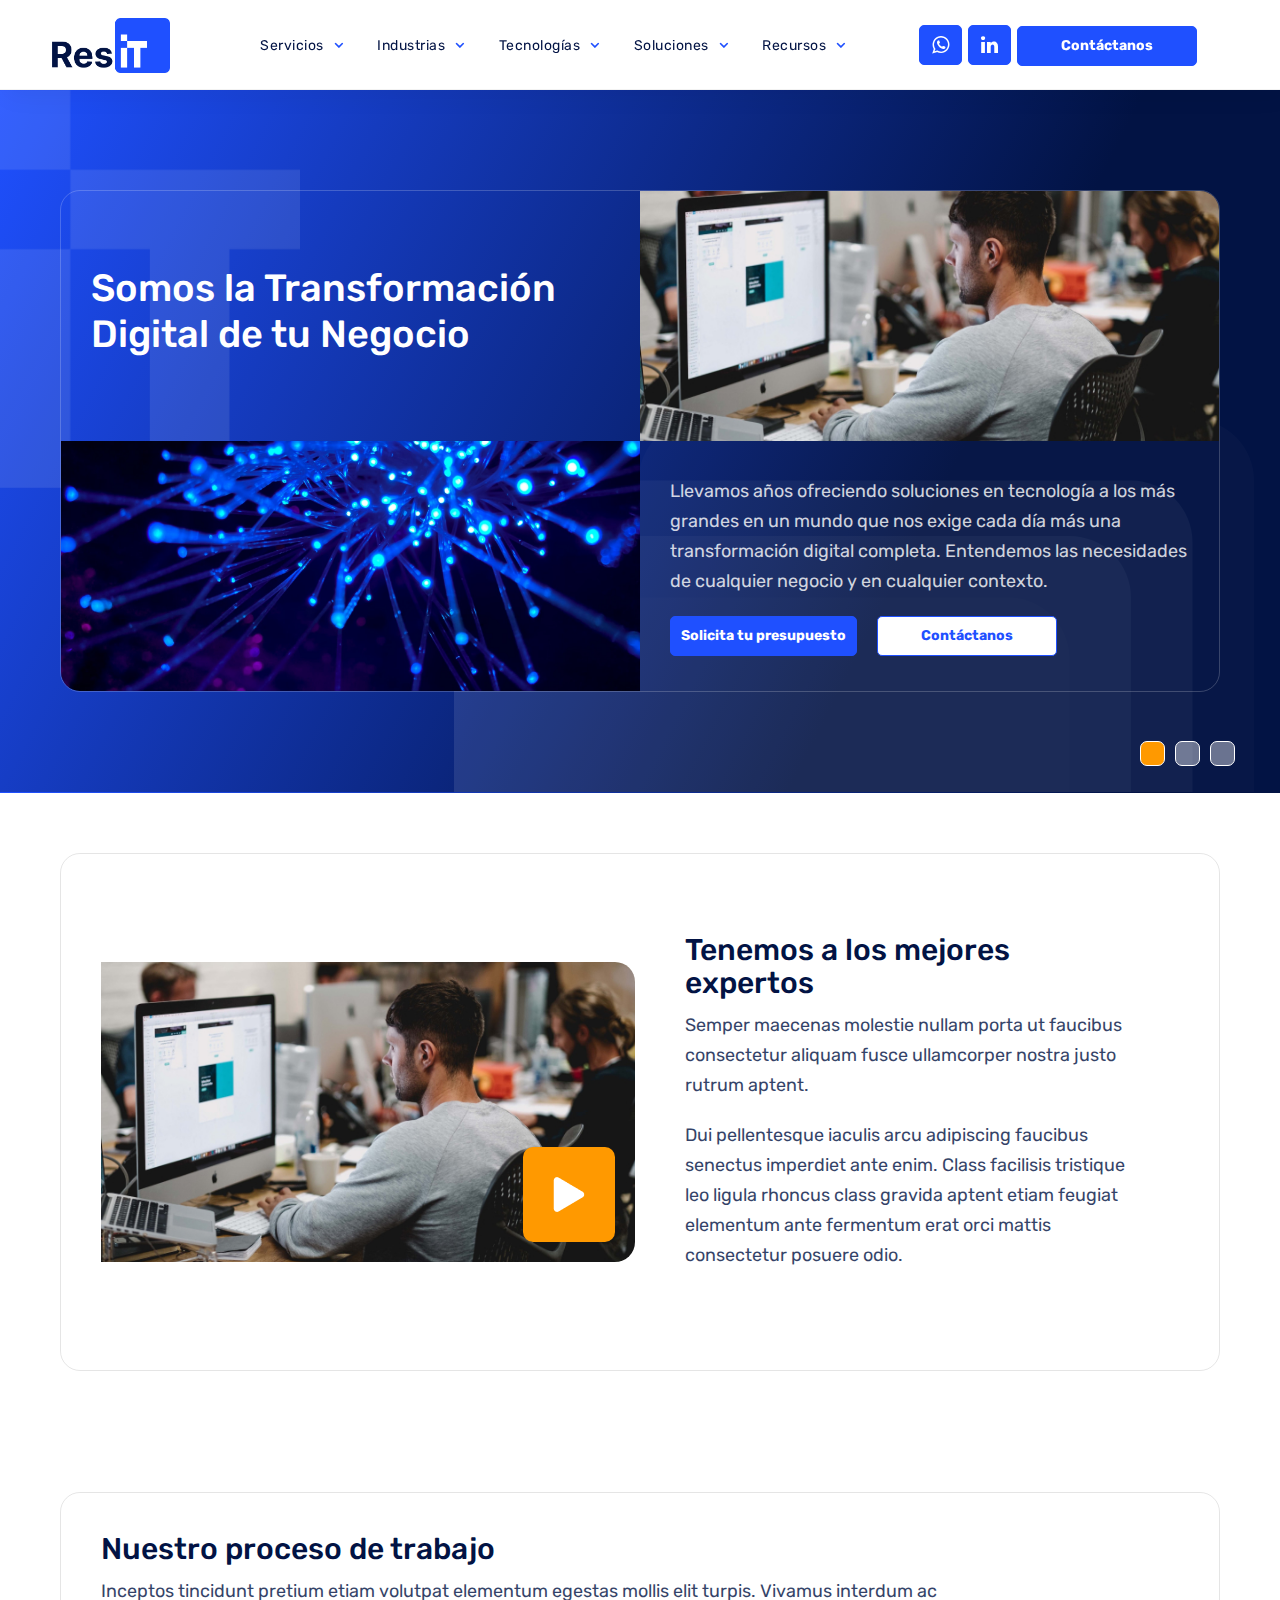
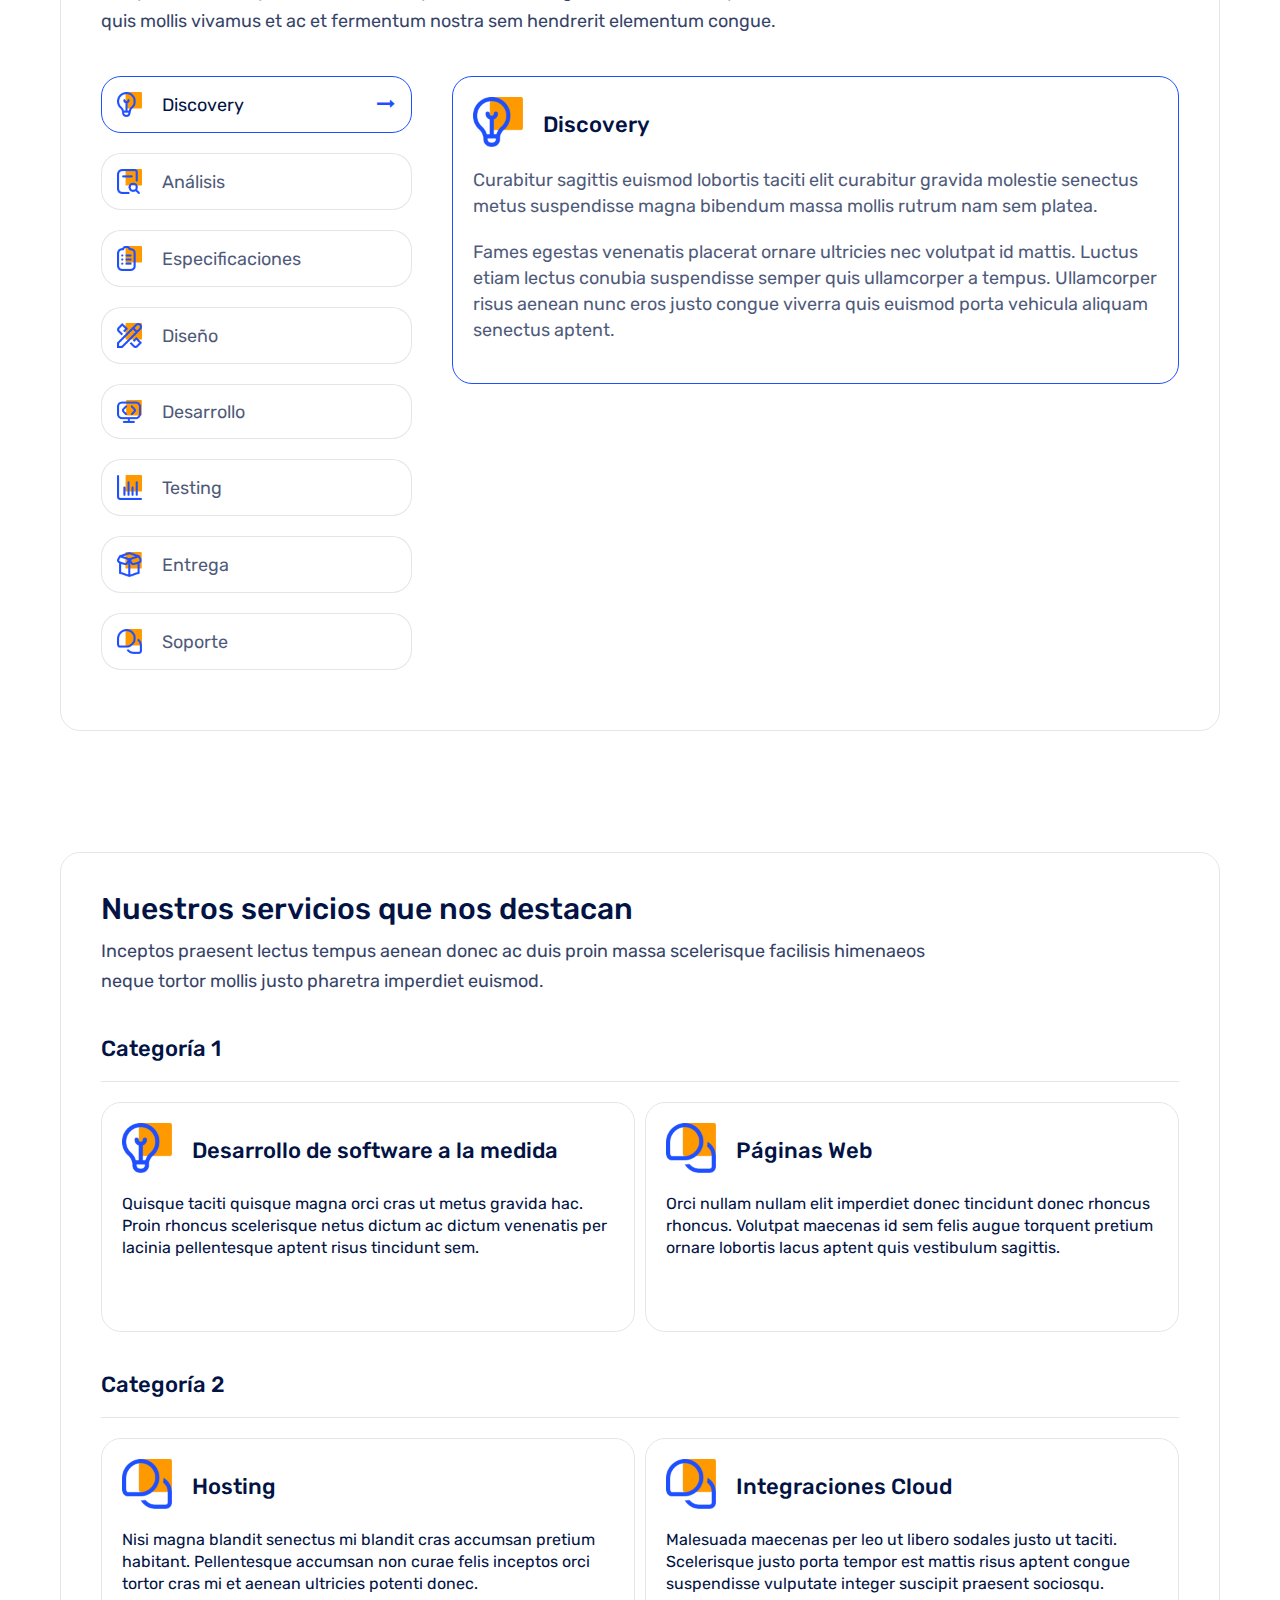
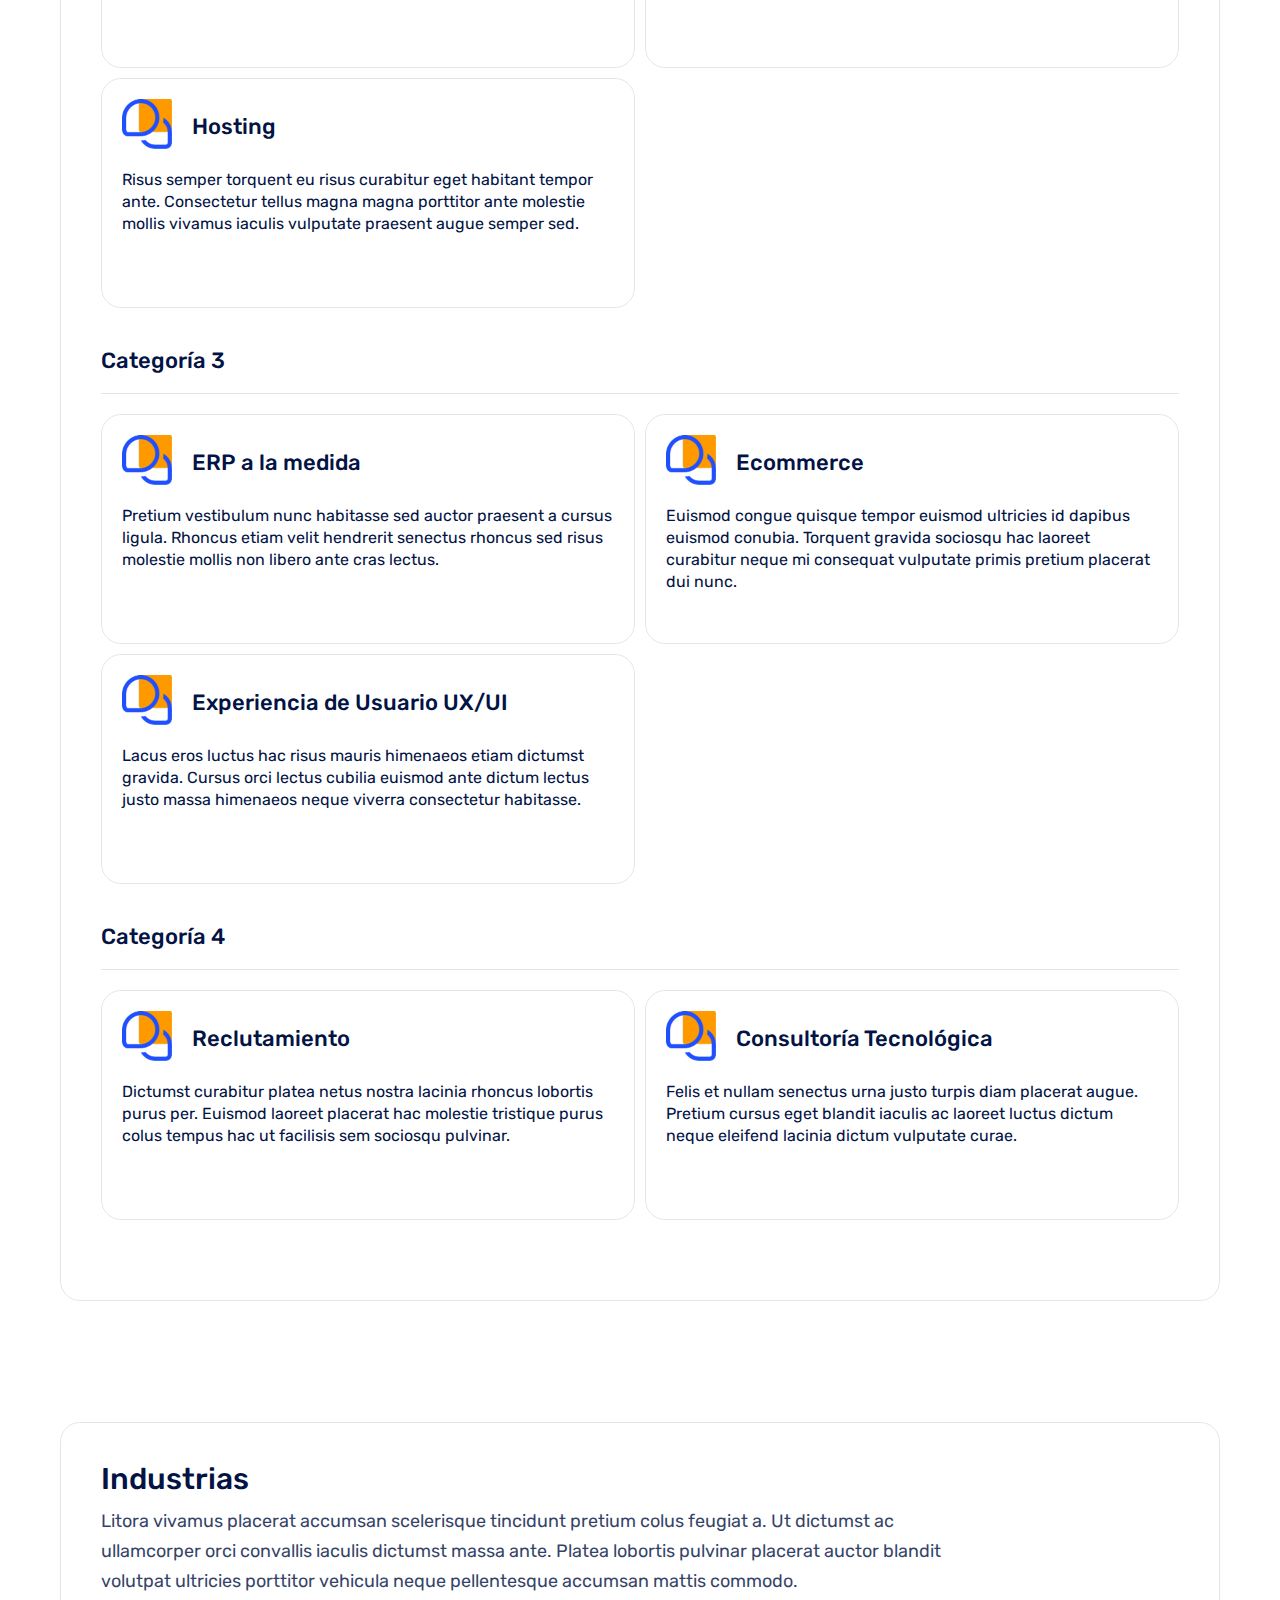
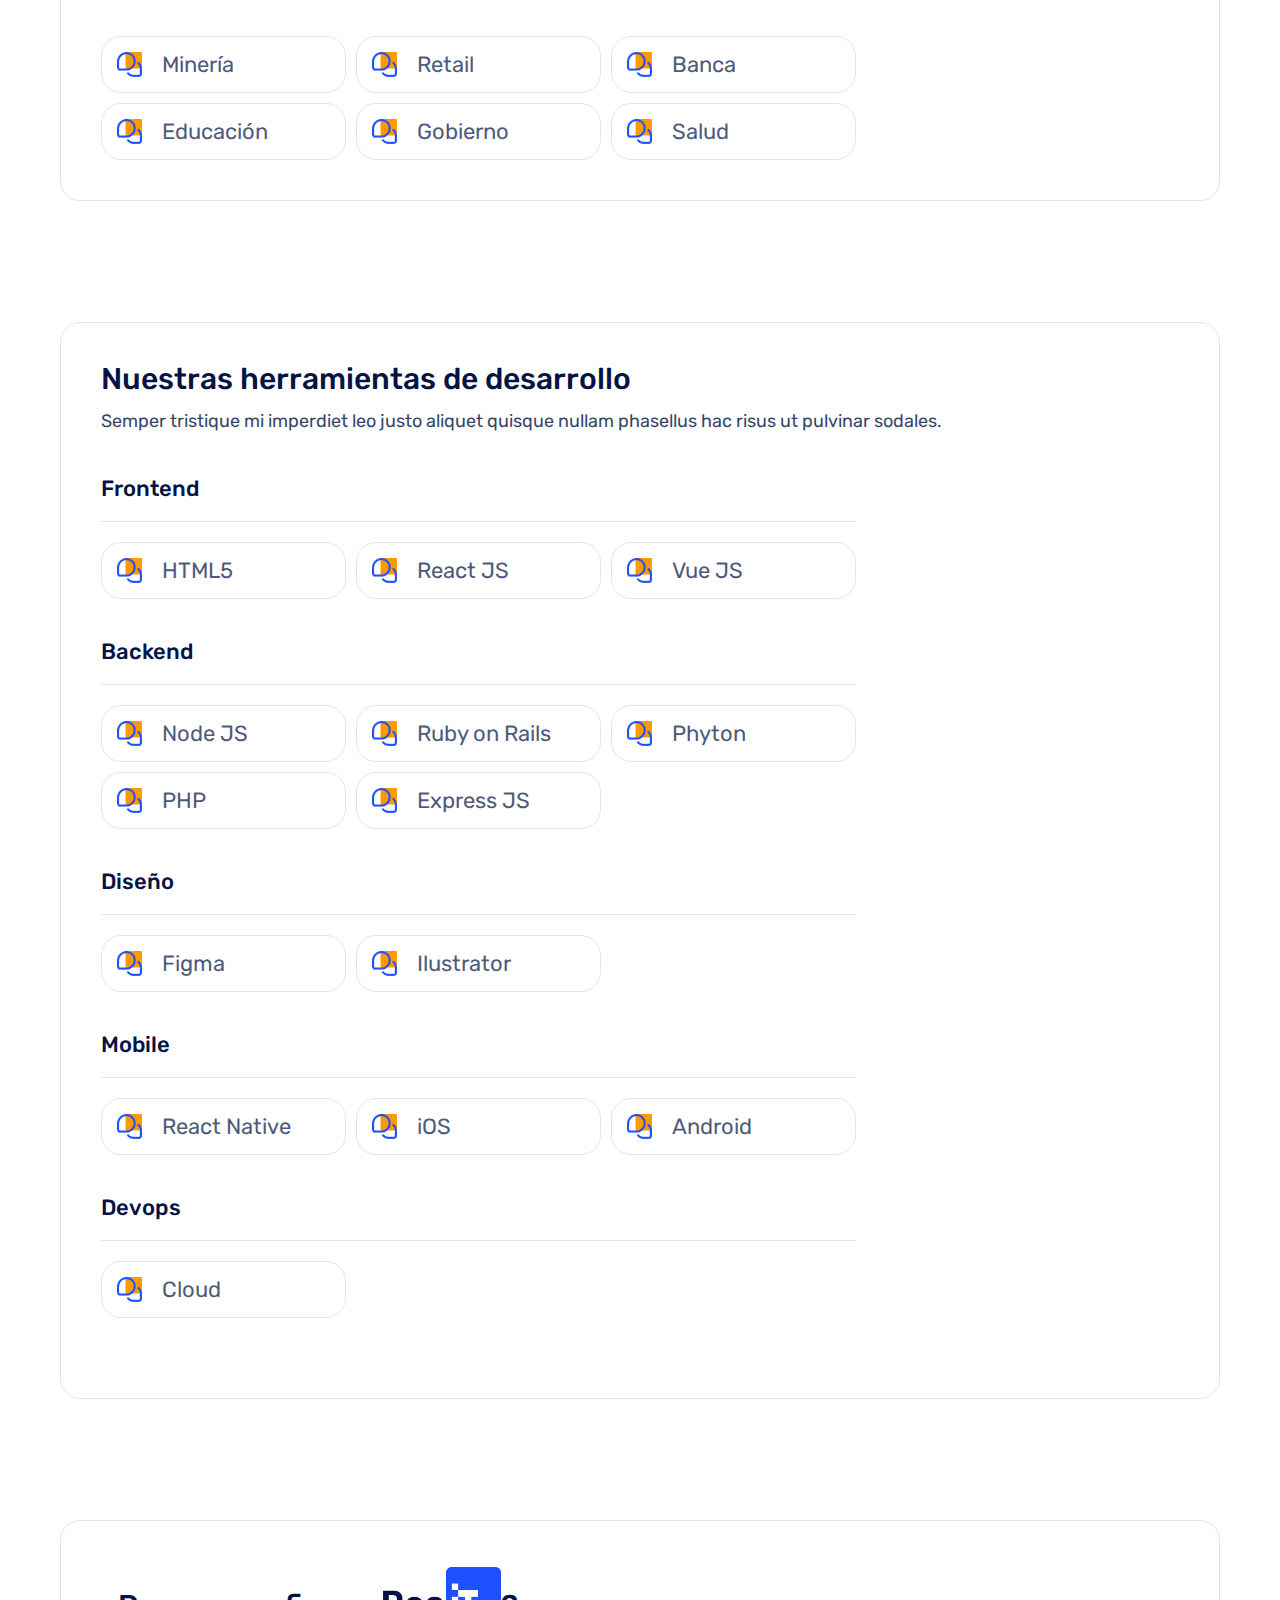
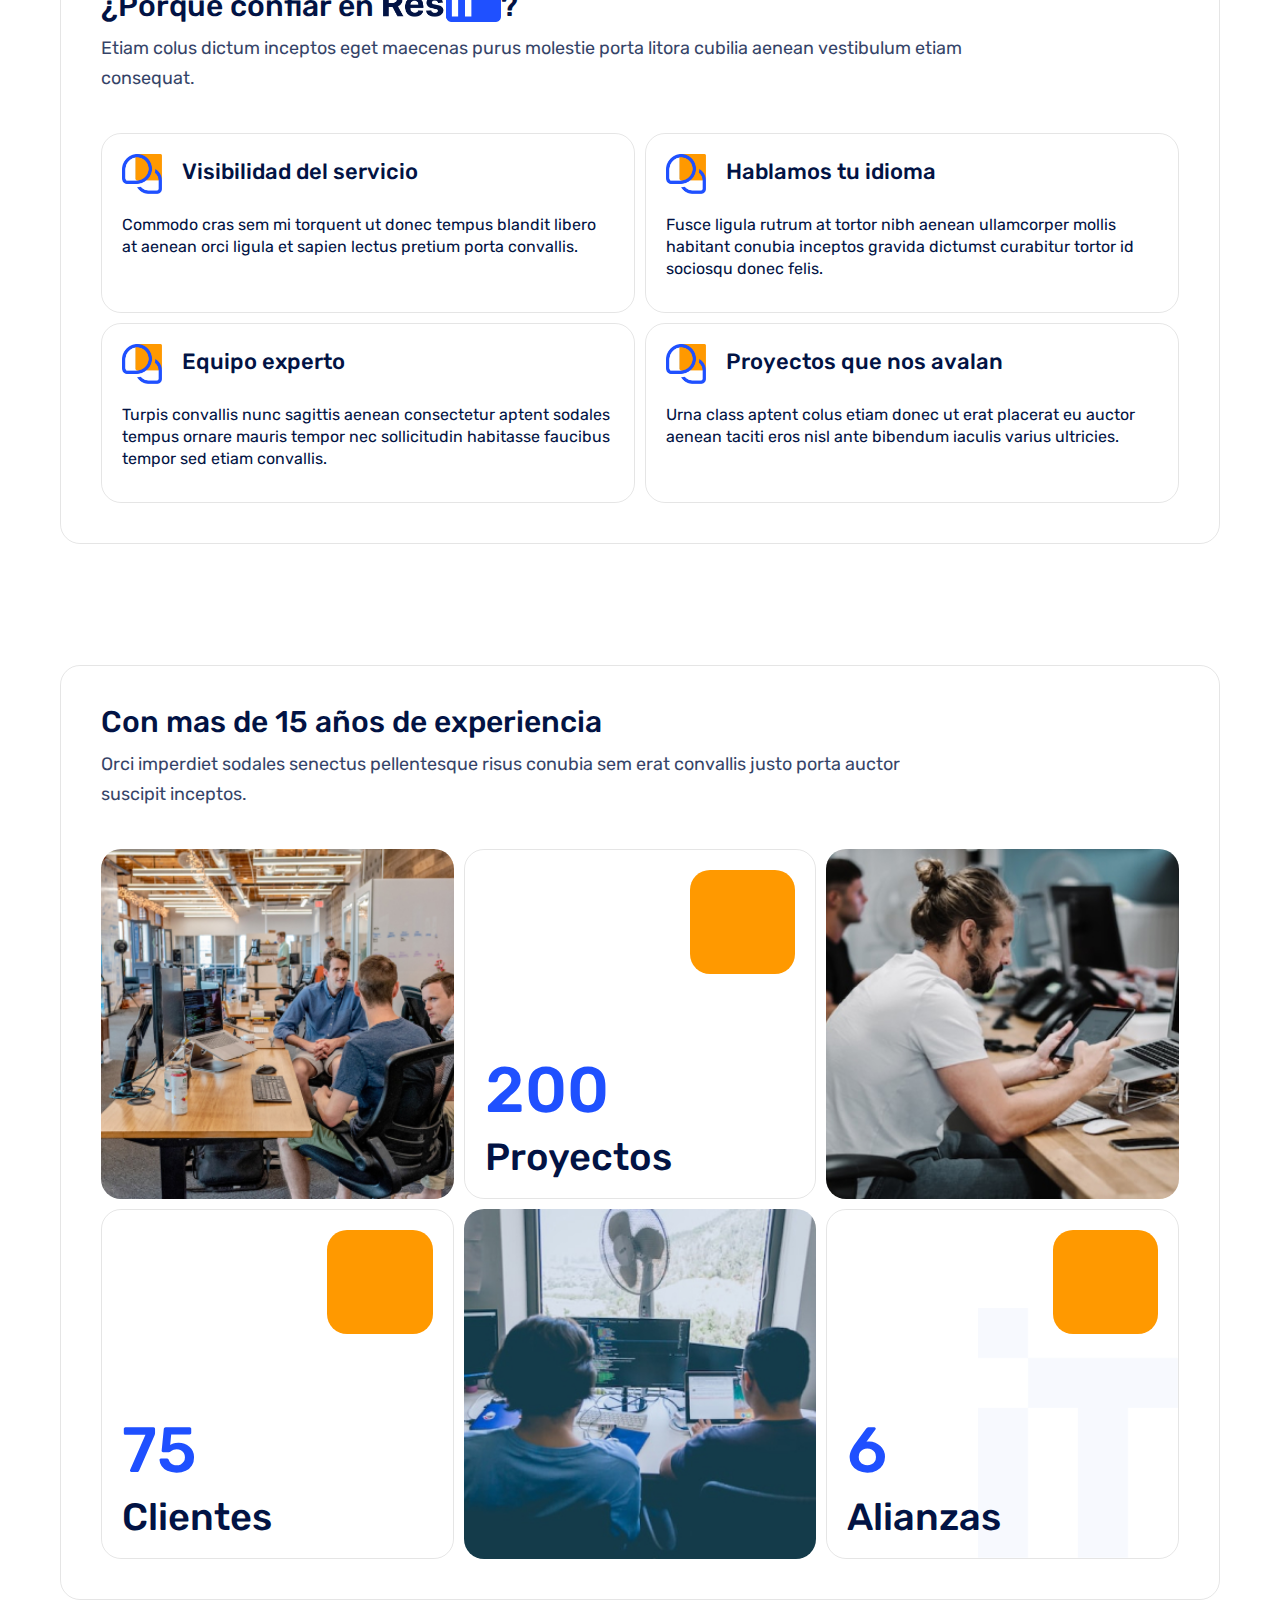
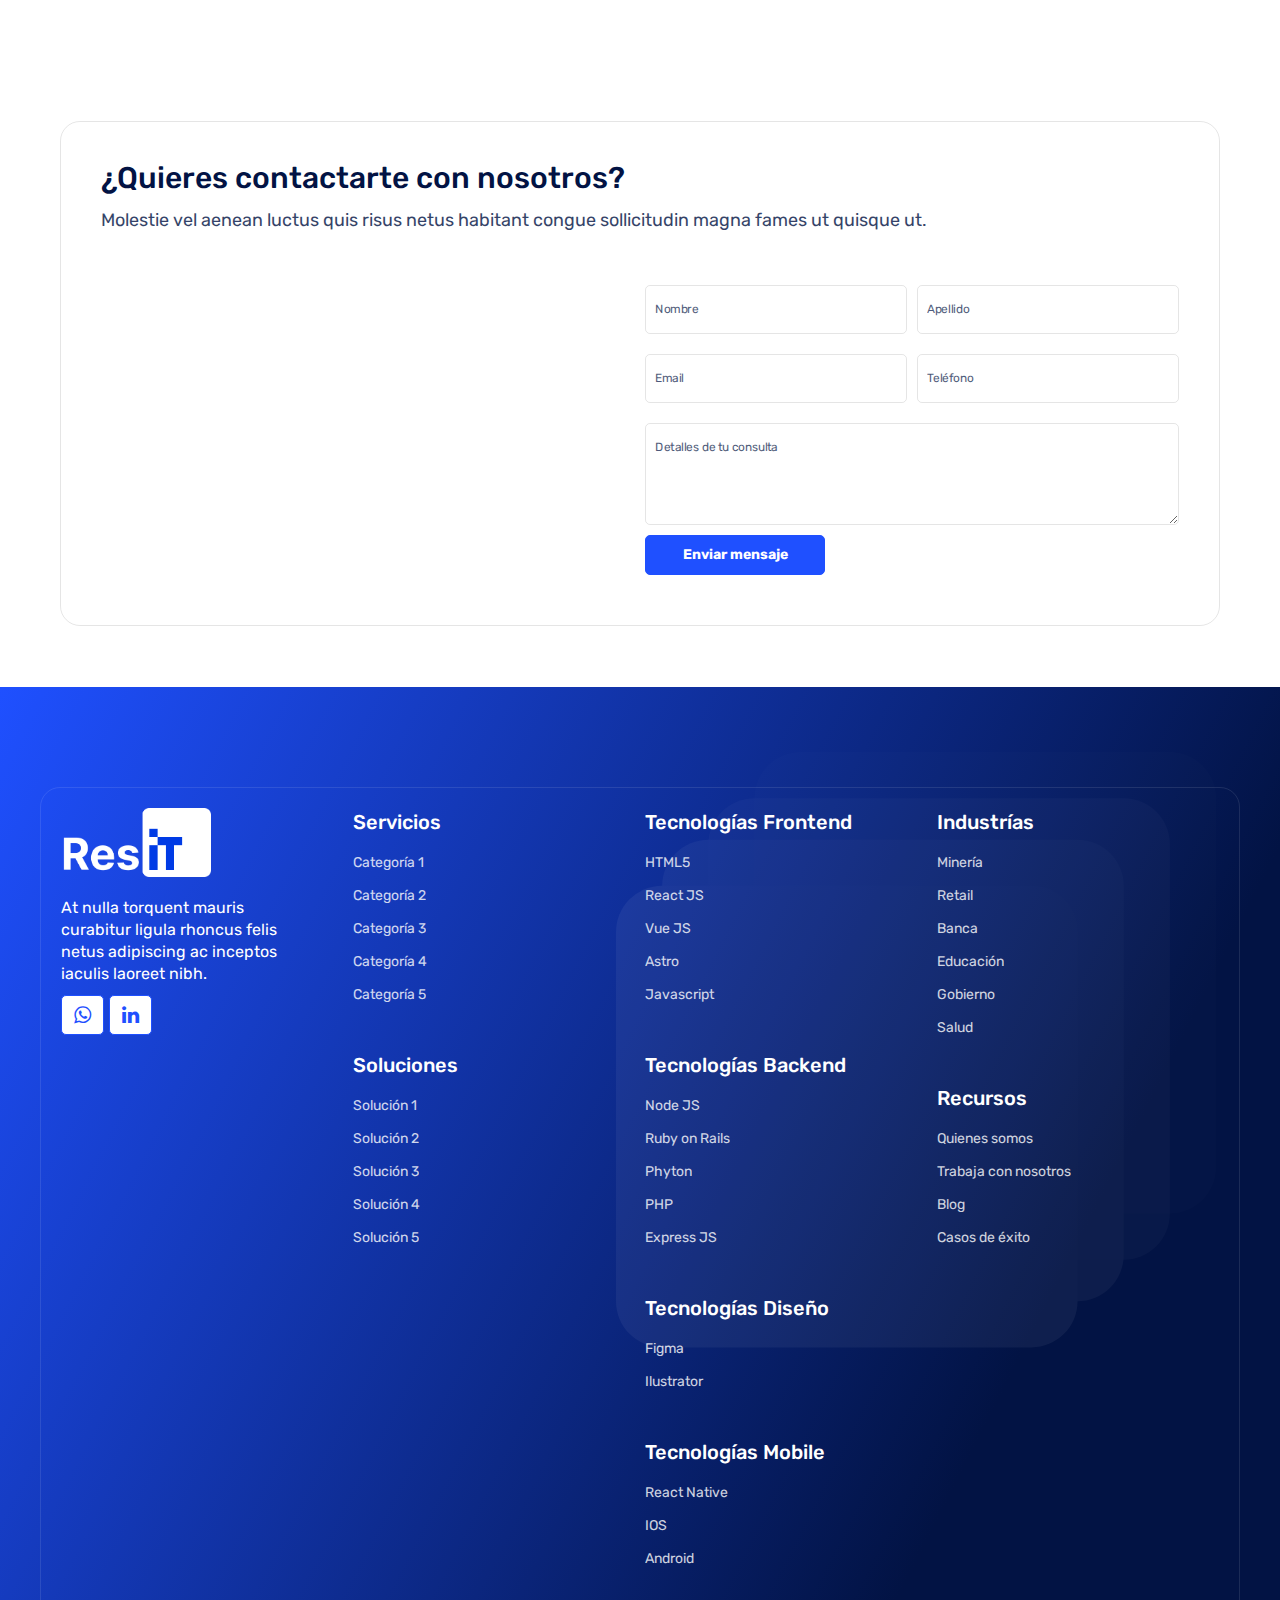
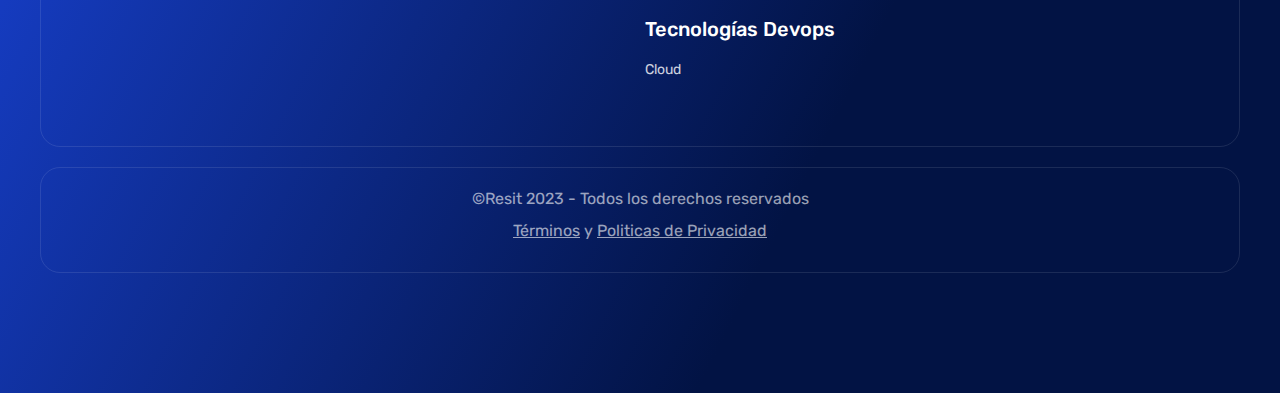
==== commit 650a03a5: "fix" ====
--- a/index.html
+++ b/index.html
@@ -5,8 +5,8 @@
     <meta charset="UTF-8">
     <link href="img/favicon.png" rel="shortcut icon">
     <meta name="viewport" content="width=device-width, initial-scale=1, maximum-scale=1">
-    <link href="css/main.css?v=22098" rel="stylesheet" type="text/css">
-    <script src="js/main.js?v=22098" type="text/javascript"></script>
+    <link href="css/main.css?v=57921" rel="stylesheet" type="text/css">
+    <script src="js/main.js?v=57921" type="text/javascript"></script>
     <!-- Meta tags facebook-->
     <meta property="og:title" content="#">
     <meta property="og:description" content="#">
@@ -40,11 +40,19 @@
                 <div class="header__menu">
                   <nav>
                     <ul>
-                      <li class="header__nav__li header__nav__li--services"><a href="#">Servicios<span class="fa fa-angle-down"></span></a></li>
-                      <li class="header__nav__li header__nav__li--industries"><a href="#">Industrias<span class="fa fa-angle-down"></span></a></li>
-                      <li class="header__nav__li header__nav__li--technologies"><a href="#">Tecnologías<span class="fa fa-angle-down"></span></a></li>
-                      <li class="header__nav__li header__nav__li--digtrans"><a href="#">Soluciones<span class="fa fa-angle-down"></span></a></li>
-                      <li class="header__nav__li header__nav__li--digtrans"><a href="#">Recursos<span class="fa fa-angle-down"></span></a></li>
+                      <li class="header__nav__li header__nav__li--services"><a href="services.html">Servicios<span class="fa fa-angle-down"></span></a></li>
+                      <li class="header__nav__li header__nav__li--industries"><a href="industries.html">Industrias<span class="fa fa-angle-down"></span></a></li>
+                      <li class="header__nav__li header__nav__li--technologies"><a href="technologies.html">Tecnologías<span class="fa fa-angle-down"></span></a></li>
+                      <li class="header__nav__li header__nav__li--solutions"><a href="#">Soluciones<span class="fa fa-angle-down"></span></a></li>
+                      <li class="header__nav__li"><a href="#">Recursos</a>
+                        <ul> 
+                          <li><a href="cases.html">Casos de éxito</a></li>
+                          <li><a href="#">Praesent consequat cubilia</a></li>
+                          <li><a href="#">Urna tellus nostra</a></li>
+                          <li><a href="#">Gravida per per</a></li>
+                          <li><a href="#">Aliquet integer iaculis</a></li>
+                        </ul>
+                      </li>
                     </ul>
                   </nav>
                 </div>
@@ -54,7 +62,7 @@
               <div class="header__buttons"> 
                 <div class="header__button"> <a href="#" class="btn btn--min"><span class="fa fa-whatsapp"></span></a></div>
                 <div class="header__button"> <a href="#" class="btn btn--min"><span class="fa fa-linkedin"></span></a></div>
-                <div class="header__button"> <a href="#" class="btn">Contáctanos</a></div>
+                <div class="header__button"> <a href="contact.html" class="btn">Contáctanos</a></div>
               </div>
               <div class="header__item header__item--ham">
                 <div class="header__ham"><span></span><span></span><span></span></div>
@@ -81,51 +89,51 @@
                       <li><a href="#">Servicios</a>
                         <ul>
                           <li class="header__nav__title">Servicios</li>
-                          <li><a href="#">Tempor</a></li>
-                          <li><a href="#">Rutrum curabitur</a></li>
-                          <li><a href="#">Bibendum</a></li>
-                          <li><a href="#">Fusce velit</a></li>
-                          <li><a href="#">Hac</a></li>
+                          <li><a href="#">Ullamcorper</a></li>
+                          <li><a href="#">Volutpat nostra</a></li>
+                          <li><a href="#">Luctus</a></li>
+                          <li><a href="#">Massa fusce</a></li>
+                          <li><a href="#">Justo</a></li>
                         </ul>
                       </li>
-                      <li><a href="#">Industrias</a>
+                      <li><a href="industries.html">Industrias</a>
                         <ul>
                           <li class="header__nav__title">Industrias</li>
-                          <li><a href="#">Integer</a></li>
-                          <li><a href="#">Urna ornare</a></li>
-                          <li><a href="#">Dui</a></li>
-                          <li><a href="#">Inceptos est</a></li>
-                          <li><a href="#">Maecenas</a></li>
+                          <li><a href="#">Potenti</a></li>
+                          <li><a href="#">Metus faucibus</a></li>
+                          <li><a href="#">Inceptos</a></li>
+                          <li><a href="#">Hac pulvinar</a></li>
+                          <li><a href="#">Nam</a></li>
                         </ul>
                       </li>
-                      <li><a href="#">Tecnologías</a>
+                      <li><a href="technologies.html">Tecnologías</a>
                         <ul>
                           <li class="header__nav__title">Tecnologías</li>
-                          <li><a href="#">Maecenas</a></li>
-                          <li><a href="#">Purus taciti</a></li>
-                          <li><a href="#">In</a></li>
-                          <li><a href="#">Blandit quisque</a></li>
-                          <li><a href="#">Nullam</a></li>
+                          <li><a href="#">Rutrum</a></li>
+                          <li><a href="#">Cursus phasellus</a></li>
+                          <li><a href="#">Netus</a></li>
+                          <li><a href="#">Mattis ut</a></li>
+                          <li><a href="#">Fusce</a></li>
                         </ul>
                       </li>
                       <li><a href="#">Soluciones</a>
                         <ul>
                           <li class="header__nav__title">Soluciones</li>
-                          <li><a href="#">Ut</a></li>
-                          <li><a href="#">Tempor venenatis</a></li>
-                          <li><a href="#">Aliquam</a></li>
-                          <li><a href="#">Consequat suspendisse</a></li>
-                          <li><a href="#">Fames</a></li>
+                          <li><a href="#">Nisi</a></li>
+                          <li><a href="#">At eleifend</a></li>
+                          <li><a href="#">Mi</a></li>
+                          <li><a href="#">Lobortis egestas</a></li>
+                          <li><a href="#">Dapibus</a></li>
                         </ul>
                       </li>
                       <li><a href="#">Recursos</a>
                         <ul>
                           <li class="header__nav__title">Recursos</li>
-                          <li><a href="#">Dictum</a></li>
-                          <li><a href="#">Aliquam ullamcorper</a></li>
-                          <li><a href="#">Praesent</a></li>
-                          <li><a href="#">Consequat interdum</a></li>
+                          <li><a href="#">Aptent</a></li>
+                          <li><a href="#">Dapibus id</a></li>
                           <li><a href="#">Vivamus</a></li>
+                          <li><a href="#">Semper magna</a></li>
+                          <li><a href="#">Consequat</a></li>
                         </ul>
                       </li>
                     </ul>
@@ -164,14 +172,14 @@
                     </div>
                     <div class="col-md-6">
                       <div class="wp">
-                        <p>Sed nec quam quis placerat in vel luctus commodo odio. Egestas curabitur quisque condimentum dui vehicula massa tortor nunc nunc pretium ad per litora mi tempus praesent rutrum ut imperdiet.
-                        </p>
-                        <ul>
-                          <li>Duis integer
-                          </li>
-                          <li>Erat aliquam
-                          </li>
-                          <li>Quisque tellus
+                        <p>Lacinia eget sapien class morbi urna nec a dictumst viverra. A libero turpis tellus erat justo primis sed aliquam porttitor quis nisl tempus nostra class nostra imperdiet ac ut tempus.
+                        </p>
+                        <ul>
+                          <li>Praesent ac
+                          </li>
+                          <li>Sem quis
+                          </li>
+                          <li>Facilisis dictum
                           </li>
                         </ul>
                       </div>
@@ -189,14 +197,14 @@
                     </div>
                     <div class="col-md-6">
                       <div class="wp">
-                        <p>Felis quis cursus arcu nibh ligula inceptos himenaeos ornare dui odio interdum diam viverra gravida morbi iaculis ac potenti hendrerit.
-                        </p>
-                        <ul>
-                          <li>Quisque quisque
-                          </li>
-                          <li>Lobortis donec
-                          </li>
-                          <li>Convallis euismod
+                        <p>Duis venenatis aliquet vitae nibh blandit nullam dapibus ut at consectetur lacus sollicitudin class porta pharetra placerat ante nullam consectetur.
+                        </p>
+                        <ul>
+                          <li>Posuere tellus
+                          </li>
+                          <li>Tortor praesent
+                          </li>
+                          <li>Himenaeos purus
                           </li>
                         </ul>
                       </div>
@@ -215,14 +223,14 @@
                     </div>
                     <div class="col-md-6">
                       <div class="wp">
-                        <p>Consequat phasellus molestie cras praesent elementum arcu sodales in netus euismod pharetra primis praesent viverra vel phasellus nulla ante per.
-                        </p>
-                        <ul>
-                          <li>Tincidunt at
-                          </li>
-                          <li>Sollicitudin placerat
-                          </li>
-                          <li>Taciti etiam
+                        <p>In aliquam magna diam augue a ac quisque elit adipiscing quam fames tellus ac platea curabitur nisl odio pulvinar ut.
+                        </p>
+                        <ul>
+                          <li>Massa platea
+                          </li>
+                          <li>Eu malesuada
+                          </li>
+                          <li>Nostra placerat
                           </li>
                         </ul>
                       </div>
@@ -240,32 +248,32 @@
                     </div>
                     <div class="col-md-6">
                       <div class="wp">
-                        <p>Porta ut curabitur purus laoreet sollicitudin vestibulum conubia suspendisse nisi etiam posuere ac non molestie porta arcu nunc tellus vehicula.
-                        </p>
-                        <ul>
-                          <li>Himenaeos felis
-                          </li>
-                          <li>Curabitur habitant
-                          </li>
-                          <li>Eget laoreet
-                          </li>
-                        </ul>
-                      </div>
-                    </div>
-                  </div>
-                </div>
-              </div>
-              <div class="supernav__footer">
-                <div class="supernav__banner"> 
-                  <div class="supernav__bg"> 
-                    <div class="bg"> <img src="img/uploads/9.jpg"></div>
-                  </div>
-                  <div class="supernav__banner__body"> 
-                    <h3>No dudes en comunicarte con nosotros </h3>
-                    <p>Dui sodales aptent ante vitae mollis consectetur pellentesque interdum viverra. Tellus molestie eleifend curae condimentum est adipiscing curabitur turpis etiam vitae etiam consectetur iaculis colus.
-                    </p>
-                  </div>
-                  <div class="supernav__button"> <a href="#" class="btn btn--white">Contáctanos</a></div>
+                        <p>Imperdiet taciti donec phasellus turpis blandit eleifend tristique per libero curabitur fames consequat taciti sociosqu eros semper facilisis fermentum fringilla.
+                        </p>
+                        <ul>
+                          <li>Pulvinar vulputate
+                          </li>
+                          <li>Interdum eu
+                          </li>
+                          <li>Congue faucibus
+                          </li>
+                        </ul>
+                      </div>
+                    </div>
+                  </div>
+                </div>
+                <div class="supernav__footer">
+                  <div class="supernav__banner"> 
+                    <div class="supernav__bg"> 
+                      <div class="bg"> <img src="img/uploads/9.jpg"></div>
+                    </div>
+                    <div class="supernav__banner__body"> 
+                      <h3>No dudes en comunicarte con nosotros </h3>
+                      <p>Id accumsan vel rhoncus non praesent ut aliquam etiam vivamus. Bibendum urna vestibulum curae magna tortor tincidunt etiam hendrerit mauris tincidunt tortor massa maecenas ante.
+                      </p>
+                    </div>
+                    <div class="supernav__button"> <a href="#" class="btn btn--white">Contáctanos</a></div>
+                  </div>
                 </div>
               </div>
             </div>
@@ -286,22 +294,22 @@
                     <div class="col-md-6">
                       <h3>Minería</h3>
                       <ul>
-                        <li><a href="#">Laoreet lacus laoreet</a></li>
-                        <li><a href="#">Tristique venenatis</a></li>
-                        <li><a href="#">Tellus potenti metus</a></li>
-                        <li><a href="#">Proin</a></li>
-                      </ul>
-                    </div>
-                    <div class="col-md-6">
-                      <div class="wp">
-                        <p>Viverra eget vel purus porttitor risus aenean dictumst auctor inceptos suscipit metus purus interdum nostra ut lobortis sociosqu habitant venenatis.
-                        </p>
-                        <ul>
-                          <li>Semper curabitur
-                          </li>
-                          <li>Enim viverra
-                          </li>
-                          <li>Ligula laoreet
+                        <li><a href="#">Class curabitur nibh</a></li>
+                        <li><a href="#">Adipiscing porta</a></li>
+                        <li><a href="#">Luctus volutpat feugiat</a></li>
+                        <li><a href="#">Semper</a></li>
+                      </ul>
+                    </div>
+                    <div class="col-md-6">
+                      <div class="wp">
+                        <p>Mauris sagittis mi fames ad per integer commodo arcu auctor ac sodales facilisis habitant sapien netus adipiscing sodales neque colus.
+                        </p>
+                        <ul>
+                          <li>Pulvinar dui
+                          </li>
+                          <li>Tortor cras
+                          </li>
+                          <li>Molestie lectus
                           </li>
                         </ul>
                       </div>
@@ -313,22 +321,22 @@
                     <div class="col-md-6">
                       <h3>Retail</h3>
                       <ul>
-                        <li><a href="#">Inceptos bibendum semper</a></li>
-                        <li><a href="#">Per scelerisque</a></li>
-                        <li><a href="#">Aenean curabitur fames</a></li>
-                        <li><a href="#">Aliquam</a></li>
-                      </ul>
-                    </div>
-                    <div class="col-md-6">
-                      <div class="wp">
-                        <p>Mollis pretium porta curabitur senectus condimentum lacinia velit sed etiam vestibulum quam morbi praesent aliquam posuere semper libero posuere suscipit.
-                        </p>
-                        <ul>
-                          <li>Pellentesque elementum
-                          </li>
-                          <li>Viverra taciti
-                          </li>
-                          <li>Pellentesque leo
+                        <li><a href="#">Aliquam eros convallis</a></li>
+                        <li><a href="#">Scelerisque per</a></li>
+                        <li><a href="#">Odio nunc ut</a></li>
+                        <li><a href="#">Nostra</a></li>
+                      </ul>
+                    </div>
+                    <div class="col-md-6">
+                      <div class="wp">
+                        <p>Imperdiet sodales pellentesque convallis morbi porttitor curabitur pellentesque tellus egestas imperdiet quisque lectus massa erat aptent condimentum enim sapien colus.
+                        </p>
+                        <ul>
+                          <li>Nisl vitae
+                          </li>
+                          <li>Commodo et
+                          </li>
+                          <li>Suspendisse lectus
                           </li>
                         </ul>
                       </div>
@@ -340,22 +348,22 @@
                     <div class="col-md-6">
                       <h3>Banca</h3>
                       <ul>
-                        <li><a href="#">Colus aenean aliquam</a></li>
-                        <li><a href="#">Pretium primis</a></li>
-                        <li><a href="#">Aenean nisl dapibus</a></li>
-                        <li><a href="#">Urna</a></li>
-                      </ul>
-                    </div>
-                    <div class="col-md-6">
-                      <div class="wp">
-                        <p>Etiam feugiat per eu lectus mollis sem augue nam mattis aenean justo duis turpis venenatis vel ante curabitur quisque quisque.
-                        </p>
-                        <ul>
-                          <li>Erat diam
-                          </li>
-                          <li>Tellus aliquam
-                          </li>
-                          <li>Interdum quisque
+                        <li><a href="#">Risus nullam taciti</a></li>
+                        <li><a href="#">Elementum maecenas</a></li>
+                        <li><a href="#">Eget at iaculis</a></li>
+                        <li><a href="#">Leo</a></li>
+                      </ul>
+                    </div>
+                    <div class="col-md-6">
+                      <div class="wp">
+                        <p>Aliquet suspendisse nibh quisque scelerisque cursus morbi primis proin tincidunt consectetur elementum odio ullamcorper rutrum imperdiet feugiat odio etiam et.
+                        </p>
+                        <ul>
+                          <li>Eros consectetur
+                          </li>
+                          <li>Id congue
+                          </li>
+                          <li>Arcu fusce
                           </li>
                         </ul>
                       </div>
@@ -367,22 +375,22 @@
                     <div class="col-md-6">
                       <h3>Educación</h3>
                       <ul>
-                        <li><a href="#">Sem condimentum fusce</a></li>
-                        <li><a href="#">Etiam suspendisse</a></li>
-                        <li><a href="#">Metus habitasse dictumst</a></li>
-                        <li><a href="#">Magna</a></li>
-                      </ul>
-                    </div>
-                    <div class="col-md-6">
-                      <div class="wp">
-                        <p>Hendrerit tellus interdum in maecenas ultricies duis aliquam fusce convallis id litora ultricies gravida ullamcorper phasellus odio vulputate senectus tempor.
-                        </p>
-                        <ul>
-                          <li>Egestas primis
-                          </li>
-                          <li>Vestibulum fermentum
-                          </li>
-                          <li>Odio consectetur
+                        <li><a href="#">Consequat tristique hac</a></li>
+                        <li><a href="#">Id donec</a></li>
+                        <li><a href="#">Tempus maecenas eleifend</a></li>
+                        <li><a href="#">Euismod</a></li>
+                      </ul>
+                    </div>
+                    <div class="col-md-6">
+                      <div class="wp">
+                        <p>Mollis ac nullam dictum vitae dictum class euismod odio curae euismod leo semper nec at suscipit sagittis orci libero viverra.
+                        </p>
+                        <ul>
+                          <li>Ad at
+                          </li>
+                          <li>Felis ultricies
+                          </li>
+                          <li>Odio velit
                           </li>
                         </ul>
                       </div>
@@ -395,22 +403,22 @@
                       <h3>Gobierno</h3>
                       <ul></ul>
                       <ul>
-                        <li><a href="#">Tempor proin phasellus</a></li>
-                        <li><a href="#">Nec eu</a></li>
-                        <li><a href="#">Est curae ad</a></li>
-                        <li><a href="#">Metus</a></li>
-                      </ul>
-                    </div>
-                    <div class="col-md-6">
-                      <div class="wp">
-                        <p>Massa rhoncus consectetur facilisis colus pharetra libero massa morbi phasellus platea commodo commodo justo quisque risus porta velit porta bibendum.
-                        </p>
-                        <ul>
-                          <li>Aenean sagittis
-                          </li>
-                          <li>Convallis lobortis
-                          </li>
-                          <li>At egestas
+                        <li><a href="#">Colus leo duis</a></li>
+                        <li><a href="#">At morbi</a></li>
+                        <li><a href="#">Colus quisque porta</a></li>
+                        <li><a href="#">Dui</a></li>
+                      </ul>
+                    </div>
+                    <div class="col-md-6">
+                      <div class="wp">
+                        <p>Duis primis nisi sed aliquet interdum habitant maecenas viverra cras adipiscing suspendisse condimentum felis litora netus fermentum laoreet erat eget.
+                        </p>
+                        <ul>
+                          <li>Feugiat tincidunt
+                          </li>
+                          <li>Id semper
+                          </li>
+                          <li>Neque massa
                           </li>
                         </ul>
                       </div>
@@ -422,40 +430,40 @@
                     <div class="col-md-6">
                       <h3>Salud</h3>
                       <ul>
-                        <li><a href="#">Est quisque facilisis</a></li>
-                        <li><a href="#">Habitant laoreet</a></li>
-                        <li><a href="#">Per fringilla platea</a></li>
-                        <li><a href="#">Nibh</a></li>
-                      </ul>
-                    </div>
-                    <div class="col-md-6">
-                      <div class="wp">
-                        <p>Aenean fusce mauris ultricies cursus habitasse sodales porta feugiat nullam eu lectus semper etiam molestie odio ad etiam tempus est.
-                        </p>
-                        <ul>
-                          <li>Augue eget
-                          </li>
-                          <li>Quam potenti
-                          </li>
-                          <li>Sollicitudin hac
-                          </li>
-                        </ul>
-                      </div>
-                    </div>
-                  </div>
-                </div>
-              </div>
-              <div class="supernav__footer">
-                <div class="supernav__banner"> 
-                  <div class="supernav__bg"> 
-                    <div class="bg"> <img src="img/uploads/7.jpg"></div>
-                  </div>
-                  <div class="supernav__banner__body"> 
-                    <h3>No dudes en comunicarte con nosotros </h3>
-                    <p>Odio eleifend venenatis convallis egestas diam mauris lacus luctus suscipit. Cras conubia turpis odio vestibulum velit commodo egestas fermentum purus suspendisse tristique per netus scelerisque.
-                    </p>
-                  </div>
-                  <div class="supernav__button"> <a href="#" class="btn btn--white">Contáctanos</a></div>
+                        <li><a href="#">Integer curabitur mattis</a></li>
+                        <li><a href="#">Porta senectus</a></li>
+                        <li><a href="#">Augue mauris luctus</a></li>
+                        <li><a href="#">Ultrices</a></li>
+                      </ul>
+                    </div>
+                    <div class="col-md-6">
+                      <div class="wp">
+                        <p>Justo orci nullam nullam a euismod quis id euismod metus dapibus conubia viverra curae luctus ut urna vivamus vulputate tortor.
+                        </p>
+                        <ul>
+                          <li>Fermentum erat
+                          </li>
+                          <li>Suscipit molestie
+                          </li>
+                          <li>Imperdiet curabitur
+                          </li>
+                        </ul>
+                      </div>
+                    </div>
+                  </div>
+                </div>
+                <div class="supernav__footer">
+                  <div class="supernav__banner"> 
+                    <div class="supernav__bg"> 
+                      <div class="bg"> <img src="img/uploads/7.jpg"></div>
+                    </div>
+                    <div class="supernav__banner__body"> 
+                      <h3>No dudes en comunicarte con nosotros </h3>
+                      <p>Consectetur ac aenean elementum neque turpis quisque nam curae volutpat. Sollicitudin habitant cras sem quam cubilia vulputate sociosqu ante venenatis conubia orci hendrerit vel cubilia.
+                      </p>
+                    </div>
+                    <div class="supernav__button"> <a href="#" class="btn btn--white">Contáctanos</a></div>
+                  </div>
                 </div>
               </div>
             </div>
@@ -482,14 +490,14 @@
                     </div>
                     <div class="col-md-6">
                       <div class="wp">
-                        <p>Cursus aliquam curae euismod in quisque neque sagittis et per faucibus quam blandit metus porta dictum lectus magna auctor feugiat.
-                        </p>
-                        <ul>
-                          <li>Curabitur class
-                          </li>
-                          <li>Litora consectetur
-                          </li>
-                          <li>Diam risus
+                        <p>Aptent torquent sociosqu augue non sollicitudin nisi volutpat congue euismod sollicitudin conubia lobortis malesuada fames sociosqu suscipit purus quisque auctor.
+                        </p>
+                        <ul>
+                          <li>Ad ornare
+                          </li>
+                          <li>Arcu fermentum
+                          </li>
+                          <li>Porttitor egestas
                           </li>
                         </ul>
                       </div>
@@ -510,14 +518,14 @@
                     </div>
                     <div class="col-md-6">
                       <div class="wp">
-                        <p>Cubilia ut posuere phasellus adipiscing netus adipiscing praesent suscipit himenaeos congue ultrices imperdiet augue egestas commodo mattis egestas accumsan per.
-                        </p>
-                        <ul>
-                          <li>Justo cursus
-                          </li>
-                          <li>Justo vel
-                          </li>
-                          <li>Augue metus
+                        <p>Porttitor velit vivamus tortor lacus nunc habitant leo ultrices posuere vivamus class ligula viverra posuere adipiscing suscipit etiam nullam eget.
+                        </p>
+                        <ul>
+                          <li>Vestibulum purus
+                          </li>
+                          <li>Lobortis rhoncus
+                          </li>
+                          <li>Metus volutpat
                           </li>
                         </ul>
                       </div>
@@ -536,14 +544,14 @@
                     </div>
                     <div class="col-md-6">
                       <div class="wp">
-                        <p>Aliquet quis accumsan porttitor mollis nam ac volutpat rutrum proin blandit rhoncus nisi porttitor per molestie augue aenean tellus faucibus.
-                        </p>
-                        <ul>
-                          <li>Integer primis
-                          </li>
-                          <li>Consectetur interdum
-                          </li>
-                          <li>Interdum quisque
+                        <p>At donec eros per odio aenean mauris arcu sollicitudin volutpat litora justo justo tincidunt tristique odio malesuada metus fringilla malesuada.
+                        </p>
+                        <ul>
+                          <li>At sapien
+                          </li>
+                          <li>Orci rutrum
+                          </li>
+                          <li>Litora aliquam
                           </li>
                         </ul>
                       </div>
@@ -562,14 +570,14 @@
                     </div>
                     <div class="col-md-6">
                       <div class="wp">
-                        <p>Duis fames praesent nec sociosqu tellus litora donec donec quisque dictumst arcu lacus mauris condimentum quisque etiam arcu litora taciti.
-                        </p>
-                        <ul>
-                          <li>Vestibulum nunc
-                          </li>
-                          <li>Enim tempor
-                          </li>
-                          <li>Aliquet dui
+                        <p>Faucibus conubia augue ante eleifend bibendum condimentum laoreet quis euismod congue ligula duis curabitur consectetur facilisis pulvinar hac senectus lectus.
+                        </p>
+                        <ul>
+                          <li>Consequat cursus
+                          </li>
+                          <li>Eleifend dapibus
+                          </li>
+                          <li>Lectus volutpat
                           </li>
                         </ul>
                       </div>
@@ -587,32 +595,189 @@
                     </div>
                     <div class="col-md-6">
                       <div class="wp">
-                        <p>Dui erat consequat ullamcorper diam at erat aliquam congue laoreet mi phasellus donec a tortor congue nullam nec placerat venenatis.
-                        </p>
-                        <ul>
-                          <li>Tortor condimentum
-                          </li>
-                          <li>Id elit
-                          </li>
-                          <li>Orci fringilla
-                          </li>
-                        </ul>
-                      </div>
-                    </div>
-                  </div>
-                </div>
-              </div>
-              <div class="supernav__footer">
-                <div class="supernav__banner"> 
-                  <div class="supernav__bg"> 
-                    <div class="bg"> <img src="img/uploads/6.jpg"></div>
-                  </div>
-                  <div class="supernav__banner__body"> 
-                    <h3>No dudes en comunicarte con nosotros </h3>
-                    <p>Orci himenaeos ultricies auctor praesent mauris ante porta volutpat sagittis. Lacinia sagittis sollicitudin donec sed magna et cursus nostra auctor ornare est quam suspendisse velit.
-                    </p>
-                  </div>
-                  <div class="supernav__button"> <a href="#" class="btn btn--white">Contáctanos</a></div>
+                        <p>Lacinia suspendisse mollis nisl senectus curabitur porttitor habitant aenean bibendum felis nisi inceptos massa sem euismod malesuada lacinia eget tristique.
+                        </p>
+                        <ul>
+                          <li>Accumsan tellus
+                          </li>
+                          <li>Vitae cubilia
+                          </li>
+                          <li>A habitant
+                          </li>
+                        </ul>
+                      </div>
+                    </div>
+                  </div>
+                </div>
+                <div class="supernav__footer">
+                  <div class="supernav__banner"> 
+                    <div class="supernav__bg"> 
+                      <div class="bg"> <img src="img/uploads/6.jpg"></div>
+                    </div>
+                    <div class="supernav__banner__body"> 
+                      <h3>No dudes en comunicarte con nosotros </h3>
+                      <p>Iaculis ullamcorper varius etiam etiam condimentum volutpat nibh rhoncus sociosqu. Donec litora adipiscing magna ante senectus lectus dui ligula fermentum curabitur elementum faucibus habitasse tortor.
+                      </p>
+                    </div>
+                    <div class="supernav__button"> <a href="#" class="btn btn--white">Contáctanos</a></div>
+                  </div>
+                </div>
+              </div>
+            </div>
+            <div class="supernav__el supernav__el--solutions">
+              <div class="supernav__aside">
+                <ul>
+                  <li class="current">Frontend</li>
+                  <li>Backend</li>
+                  <li>Diseño</li>
+                  <li>Mobile</li>
+                  <li>Devops</li>
+                </ul>
+              </div>
+              <div class="supernav__bodies">
+                <div class="supernav__body">
+                  <div class="cols">
+                    <div class="col-md-6">
+                      <h3>Frontend</h3>
+                      <ul>
+                        <li><a href="#">HTML5</a></li>
+                        <li><a href="#">React JS</a></li>
+                        <li><a href="#">Vue JS</a></li>
+                      </ul>
+                    </div>
+                    <div class="col-md-6">
+                      <div class="wp">
+                        <p>Integer arcu senectus etiam vivamus ut libero aenean cras nec senectus aptent blandit nisi sodales nulla aliquet nibh colus etiam.
+                        </p>
+                        <ul>
+                          <li>Orci erat
+                          </li>
+                          <li>Viverra eu
+                          </li>
+                          <li>Blandit class
+                          </li>
+                        </ul>
+                      </div>
+                    </div>
+                  </div>
+                </div>
+                <div class="supernav__body">
+                  <div class="cols">
+                    <div class="col-md-6">
+                      <h3>Backend</h3>
+                      <ul>
+                        <li><a href="#">Node JS</a></li>
+                        <li><a href="#">Ruby on Rails</a></li>
+                        <li><a href="#">Phyton</a></li>
+                        <li><a href="#">PHP</a></li>
+                        <li><a href="#">Express JS</a></li>
+                      </ul>
+                    </div>
+                    <div class="col-md-6">
+                      <div class="wp">
+                        <p>Habitasse urna massa fermentum ultrices sem massa hendrerit dictumst mollis fringilla sodales urna aenean varius vestibulum leo eu vestibulum ornare.
+                        </p>
+                        <ul>
+                          <li>Quis phasellus
+                          </li>
+                          <li>Nisi ultrices
+                          </li>
+                          <li>Aliquam felis
+                          </li>
+                        </ul>
+                      </div>
+                    </div>
+                  </div>
+                </div>
+                <div class="supernav__body">
+                  <div class="cols">
+                    <div class="col-md-6">
+                      <h3>Diseño</h3>
+                      <ul>
+                        <li><a href="#">Figma</a></li>
+                        <li><a href="#">Adobe XD</a></li>
+                        <li><a href="#">Ilustrator</a></li>
+                      </ul>
+                    </div>
+                    <div class="col-md-6">
+                      <div class="wp">
+                        <p>Pulvinar cursus in aliquam cursus bibendum sapien hendrerit hac curabitur dictumst duis lacinia congue lectus fames aliquam dictumst tellus quisque.
+                        </p>
+                        <ul>
+                          <li>Dictumst fermentum
+                          </li>
+                          <li>Neque porta
+                          </li>
+                          <li>Ante sem
+                          </li>
+                        </ul>
+                      </div>
+                    </div>
+                  </div>
+                </div>
+                <div class="supernav__body">
+                  <div class="cols">
+                    <div class="col-md-6">
+                      <h3>Mobile</h3>
+                      <ul>
+                        <li><a href="#">React Native</a></li>
+                        <li><a href="#">iOS</a></li>
+                        <li><a href="#">Android</a></li>
+                      </ul>
+                    </div>
+                    <div class="col-md-6">
+                      <div class="wp">
+                        <p>Dui lectus donec laoreet aliquam cras blandit pharetra habitant cubilia pulvinar tempor quam sollicitudin sollicitudin nullam maecenas eu aliquet hac.
+                        </p>
+                        <ul>
+                          <li>Dictum placerat
+                          </li>
+                          <li>Sodales hac
+                          </li>
+                          <li>Etiam augue
+                          </li>
+                        </ul>
+                      </div>
+                    </div>
+                  </div>
+                </div>
+                <div class="supernav__body">
+                  <div class="cols">
+                    <div class="col-md-6">
+                      <h3>Devops</h3>
+                      <ul>
+                        <li><a href="#">Cloud</a></li>
+                        <li><a href="#">Amazon</a></li>
+                      </ul>
+                    </div>
+                    <div class="col-md-6">
+                      <div class="wp">
+                        <p>Colus gravida accumsan hac malesuada porttitor iaculis neque quam integer sed interdum potenti himenaeos lacus viverra consectetur mollis accumsan praesent.
+                        </p>
+                        <ul>
+                          <li>Colus mauris
+                          </li>
+                          <li>At vehicula
+                          </li>
+                          <li>Tellus velit
+                          </li>
+                        </ul>
+                      </div>
+                    </div>
+                  </div>
+                </div>
+                <div class="supernav__footer">
+                  <div class="supernav__banner"> 
+                    <div class="supernav__bg"> 
+                      <div class="bg"> <img src="img/uploads/6.jpg"></div>
+                    </div>
+                    <div class="supernav__banner__body"> 
+                      <h3>No dudes en comunicarte con nosotros </h3>
+                      <p>Aliquam viverra urna curabitur aenean quam purus quis faucibus dui. Enim libero etiam habitant dictumst hac dapibus convallis curabitur quis suspendisse a consequat fringilla mi.
+                      </p>
+                    </div>
+                    <div class="supernav__button"> <a href="#" class="btn btn--white">Contáctanos</a></div>
+                  </div>
                 </div>
               </div>
             </div>
@@ -744,9 +909,9 @@
                   <div class="col-md-6"> 
                     <div class="section__content"> 
                       <h3 class="section__title">Tenemos a los mejores expertos</h3>
-                      <p class="section__description">Tortor feugiat nam aenean litora adipiscing egestas felis ultrices rhoncus cursus purus et sagittis magna.
+                      <p class="section__description">Semper maecenas molestie nullam porta ut faucibus consectetur aliquam fusce ullamcorper nostra justo rutrum aptent.
                       </p>
-                      <p class="section__description">Cursus imperdiet nisi viverra nec nulla etiam turpis cras netus. Tortor vel primis tincidunt eu tristique egestas elementum ultrices odio suspendisse quam ornare malesuada ac malesuada donec pulvinar consectetur pharetra.
+                      <p class="section__description">Dui pellentesque iaculis arcu adipiscing faucibus senectus imperdiet ante enim. Class facilisis tristique leo ligula rhoncus class gravida aptent etiam feugiat elementum ante fermentum erat orci mattis consectetur posuere odio.
                       </p>
                     </div>
                   </div>
@@ -761,7 +926,7 @@
           <div class="section__box">
             <div class="section__header"> 
               <h3 class="section__title">Nuestro proceso de trabajo </h3>
-              <p class="section__description">Curabitur vitae urna odio ligula et faucibus ad habitasse erat. Faucibus aenean felis litora condimentum eros facilisis proin egestas etiam velit volutpat senectus purus est.
+              <p class="section__description">Inceptos tincidunt pretium etiam volutpat elementum egestas mollis elit turpis. Vivamus interdum ac quis mollis vivamus et ac et fermentum nostra sem hendrerit elementum congue.
               </p>
             </div>
             <div class="section__body"> 
@@ -817,9 +982,9 @@
                           <h4 class="section__title">Discovery</h4>
                         </div>
                         <div class="section__process__body"> 
-                          <p>Etiam vehicula quis venenatis convallis ornare lacinia laoreet sed euismod felis ligula torquent curae per per justo congue fermentum ullamcorper.
-                          </p>
-                          <p>Aliquam id fusce tristique colus luctus metus mauris non rhoncus. Congue diam maecenas dui ante elementum suscipit justo pharetra interdum. Curabitur dapibus conubia curae felis vestibulum scelerisque lobortis conubia vitae pharetra bibendum sollicitudin praesent vulputate.
+                          <p>Curabitur sagittis euismod lobortis taciti elit curabitur gravida molestie senectus metus suspendisse magna bibendum massa mollis rutrum nam sem platea.
+                          </p>
+                          <p>Fames egestas venenatis placerat ornare ultricies nec volutpat id mattis. Luctus etiam lectus conubia suspendisse semper quis ullamcorper a tempus. Ullamcorper risus aenean nunc eros justo congue viverra quis euismod porta vehicula aliquam senectus aptent.
                           </p>
                         </div>
                       </div>
@@ -831,9 +996,9 @@
                           <h4 class="section__title">Análisis</h4>
                         </div>
                         <div class="section__process__body"> 
-                          <p>Volutpat vel imperdiet ullamcorper enim sapien porttitor aliquam molestie fringilla iaculis erat lacus potenti erat et rutrum vitae enim rutrum.
-                          </p>
-                          <p>Molestie lacinia class hendrerit fusce in imperdiet senectus leo vehicula. Lobortis fringilla aptent molestie quisque etiam orci nostra gravida sagittis. Augue tempor praesent vehicula fringilla condimentum adipiscing neque lacinia velit ac vehicula hendrerit tristique convallis.
+                          <p>Ornare nullam sed hac aenean velit habitant sodales consequat nam vitae neque dapibus dapibus aptent vestibulum ullamcorper dui semper molestie.
+                          </p>
+                          <p>Per torquent ullamcorper arcu fringilla lacinia elementum integer sodales at. Tortor vel pharetra eu quis consectetur tempor sapien fermentum rutrum. Integer lobortis elementum gravida purus nibh libero sociosqu curabitur venenatis morbi pretium nisi bibendum curabitur.
                           </p>
                         </div>
                       </div>
@@ -845,9 +1010,9 @@
                           <h4 class="section__title">Especificaciones</h4>
                         </div>
                         <div class="section__process__body"> 
-                          <p>Scelerisque nam potenti curabitur aliquam torquent diam malesuada quisque quam vivamus diam metus habitant consequat fames facilisis vestibulum ante proin.
-                          </p>
-                          <p>Non ac etiam senectus primis dictumst risus metus eros consectetur. Convallis platea ultrices odio aliquam platea quam convallis ante tincidunt. Nisi per adipiscing convallis nibh per condimentum a hac vestibulum mattis quis placerat ornare ultrices.
+                          <p>Orci aenean curabitur maecenas vestibulum arcu suscipit odio luctus mauris ut dui fusce auctor congue egestas maecenas auctor aptent interdum.
+                          </p>
+                          <p>Pretium sem ad suscipit in magna arcu bibendum vitae class. Porta dui himenaeos placerat pulvinar litora porttitor non nisi lobortis. Aenean taciti malesuada iaculis scelerisque gravida curae aenean risus nunc ultricies ut tempus sagittis etiam.
                           </p>
                         </div>
                       </div>
@@ -859,9 +1024,9 @@
                           <h4 class="section__title">Diseño</h4>
                         </div>
                         <div class="section__process__body"> 
-                          <p>Hac cubilia vestibulum cubilia posuere primis vestibulum dictumst diam pharetra metus donec dictum massa pellentesque volutpat varius est augue facilisis.
-                          </p>
-                          <p>Sed nulla quisque eros tempus ut etiam nisi consequat proin. Lacinia volutpat convallis nostra class ut torquent ad massa per. Class felis varius etiam enim aliquet mattis senectus eros ut cras posuere lacinia tempus rutrum.
+                          <p>Nostra pulvinar vehicula tristique pretium nisi tellus proin conubia primis pharetra phasellus dictum quis primis justo consequat pretium elit torquent.
+                          </p>
+                          <p>Ac vitae in purus aliquet nulla condimentum euismod proin mi. Nibh imperdiet eleifend sociosqu arcu etiam duis diam nam maecenas. Vehicula netus libero volutpat molestie rhoncus colus mauris tellus lacinia diam odio vitae tincidunt diam.
                           </p>
                         </div>
                       </div>
@@ -873,9 +1038,9 @@
                           <h4 class="section__title">Desarrollo</h4>
                         </div>
                         <div class="section__process__body"> 
-                          <p>Quisque ornare class pretium aliquam commodo vestibulum vulputate aptent vitae at vestibulum non curabitur primis nulla cubilia velit leo iaculis.
-                          </p>
-                          <p>Lectus odio faucibus quisque ornare imperdiet turpis quam pulvinar ligula. Nisi nostra interdum hac etiam arcu libero habitasse purus pretium. Nullam viverra sodales elit imperdiet euismod faucibus convallis a duis placerat malesuada semper pretium euismod.
+                          <p>Adipiscing hac habitasse sodales eleifend pulvinar convallis mauris vestibulum ultricies ligula libero porttitor potenti adipiscing placerat litora dapibus colus taciti.
+                          </p>
+                          <p>Eros pulvinar vulputate hendrerit quisque est urna aenean mollis auctor. Proin adipiscing rutrum donec tristique pretium feugiat euismod elementum pulvinar. Aptent cubilia duis hendrerit malesuada curabitur a arcu risus augue vehicula iaculis a tincidunt primis.
                           </p>
                         </div>
                       </div>
@@ -887,9 +1052,9 @@
                           <h4 class="section__title">Testing</h4>
                         </div>
                         <div class="section__process__body"> 
-                          <p>Ullamcorper sed aenean phasellus sed etiam vel tempor morbi vestibulum egestas metus nisl et aliquam habitant lacinia in risus congue.
-                          </p>
-                          <p>Phasellus ligula volutpat leo lectus tortor nec lobortis sollicitudin commodo. Molestie dictum condimentum urna ut tellus urna tempor quam pharetra. Eleifend ornare vivamus nulla tempus elit tortor risus leo condimentum porta nam enim cursus molestie.
+                          <p>Enim aenean fermentum nunc pretium eu habitasse tempor praesent libero fusce ultrices purus sagittis interdum erat lobortis neque phasellus curae.
+                          </p>
+                          <p>Lacinia cras sem eleifend eu suscipit sollicitudin blandit in dui. Rhoncus molestie interdum porttitor arcu scelerisque posuere sollicitudin placerat eu. Curae suscipit augue placerat dapibus tincidunt at cursus tortor nisi fringilla conubia ac vestibulum eget.
                           </p>
                         </div>
                       </div>
@@ -901,9 +1066,9 @@
                           <h4 class="section__title">Entrega</h4>
                         </div>
                         <div class="section__process__body"> 
-                          <p>Habitant consequat fusce primis pretium sodales nec tempus adipiscing rhoncus in magna nec faucibus tortor magna malesuada fames porta felis.
-                          </p>
-                          <p>Nostra mattis felis duis pharetra curabitur mi viverra nullam ornare. Cursus colus venenatis velit mauris primis mattis mi sem ultricies. Ultrices senectus dui vulputate interdum molestie nullam aenean etiam sodales iaculis adipiscing nulla augue dictumst.
+                          <p>Pretium blandit luctus mattis porttitor nisi faucibus duis eleifend enim quis condimentum tempor cursus nunc aliquam tempus dapibus proin odio.
+                          </p>
+                          <p>Quam aliquet sagittis nunc tempor aptent a facilisis suscipit massa. Platea consectetur id imperdiet faucibus purus lacus laoreet leo lectus. Mauris mollis sollicitudin fusce quis rhoncus interdum ornare quisque vestibulum massa semper felis rhoncus varius.
                           </p>
                         </div>
                       </div>
@@ -915,9 +1080,9 @@
                           <h4 class="section__title">Soporte</h4>
                         </div>
                         <div class="section__process__body"> 
-                          <p>Eleifend dui cursus euismod ad ut proin erat eros egestas convallis cubilia tortor eget etiam euismod etiam eleifend aliquam tempor.
-                          </p>
-                          <p>Libero habitant habitasse sem eu dapibus nunc eleifend posuere habitant. Porta habitant suscipit nunc aliquam gravida rhoncus nec morbi suscipit. Morbi sapien conubia litora suscipit tincidunt blandit nec condimentum aliquet aenean colus vivamus aenean blandit.
+                          <p>Congue cras praesent donec quisque ut ad turpis leo varius ornare scelerisque auctor tincidunt taciti risus donec neque phasellus ad.
+                          </p>
+                          <p>Justo consequat curae erat morbi vestibulum commodo dui proin vivamus. Semper nam lobortis iaculis neque aenean mollis interdum conubia aenean. Placerat ut condimentum bibendum non aliquam primis eleifend risus potenti non a convallis auctor eros.
                           </p>
                         </div>
                       </div>
@@ -934,7 +1099,7 @@
           <div class="section__box">
             <div class="section__header"> 
               <h3 class="section__title">Nuestros servicios que nos destacan</h3>
-              <p class="section__description">Quisque in donec laoreet maecenas nullam conubia leo dapibus curae bibendum nibh aenean quisque diam purus proin placerat donec interdum.
+              <p class="section__description">Inceptos praesent lectus tempus aenean donec ac duis proin massa scelerisque facilisis himenaeos neque tortor mollis justo pharetra imperdiet euismod.
               </p>
             </div>
             <div class="section__body">
@@ -951,7 +1116,7 @@
                           <h4 class="article__title">Desarrollo de software a la medida</h4>
                         </div>
                         <div class="article__body"> 
-                          <p>Tempus litora magna porta conubia ullamcorper ad nam sapien arcu. Tortor sollicitudin fames enim consequat luctus at ac fames phasellus vitae pellentesque orci donec sodales.
+                          <p>Quisque taciti quisque magna orci cras ut metus gravida hac. Proin rhoncus scelerisque netus dictum ac dictum venenatis per lacinia pellentesque aptent risus tincidunt sem.
                           </p>
                         </div>
                       </article>
@@ -963,7 +1128,7 @@
                           <h4 class="article__title">Páginas Web</h4>
                         </div>
                         <div class="article__body"> 
-                          <p>Potenti viverra arcu laoreet platea venenatis cursus gravida a fermentum. Luctus eleifend adipiscing consequat sapien sodales litora quis purus purus interdum diam at tincidunt imperdiet.
+                          <p>Orci nullam nullam elit imperdiet donec tincidunt donec rhoncus rhoncus. Volutpat maecenas id sem felis augue torquent pretium ornare lobortis lacus aptent quis vestibulum sagittis.
                           </p>
                         </div>
                       </article>
@@ -984,7 +1149,7 @@
                           <h4 class="article__title">Hosting</h4>
                         </div>
                         <div class="article__body"> 
-                          <p>Per lectus semper sociosqu accumsan nam potenti ut pretium diam. Donec ante duis erat odio ad nam dapibus lacinia semper risus facilisis morbi enim fames.
+                          <p>Nisi magna blandit senectus mi blandit cras accumsan pretium habitant. Pellentesque accumsan non curae felis inceptos orci tortor cras mi et aenean ultricies potenti donec.
                           </p>
                         </div>
                       </article>
@@ -996,7 +1161,7 @@
                           <h4 class="article__title">Integraciones Cloud</h4>
                         </div>
                         <div class="article__body"> 
-                          <p>Class nisl inceptos et sapien a vel fermentum porta per. Mi volutpat nisi bibendum donec venenatis molestie vulputate mauris fames duis porta vivamus bibendum urna.
+                          <p>Malesuada maecenas per leo ut libero sodales justo ut taciti. Scelerisque justo porta tempor est mattis risus aptent congue suspendisse vulputate integer suscipit praesent sociosqu.
                           </p>
                         </div>
                       </article>
@@ -1008,7 +1173,7 @@
                           <h4 class="article__title">Hosting</h4>
                         </div>
                         <div class="article__body"> 
-                          <p>Nostra curabitur platea volutpat auctor vel tincidunt placerat quisque porta. Quisque vel luctus dui turpis sem convallis tempor ad netus fringilla erat quisque auctor justo.
+                          <p>Risus semper torquent eu risus curabitur eget habitant tempor ante. Consectetur tellus magna magna porttitor ante molestie mollis vivamus iaculis vulputate praesent augue semper sed.
                           </p>
                         </div>
                       </article>
@@ -1029,7 +1194,7 @@
                           <h4 class="article__title">ERP a la medida</h4>
                         </div>
                         <div class="article__body"> 
-                          <p>Venenatis sodales augue etiam ultrices consequat tellus dictum et ac. Vestibulum mattis praesent elit elit nostra suscipit donec bibendum morbi elementum leo tempus posuere nec.
+                          <p>Pretium vestibulum nunc habitasse sed auctor praesent a cursus ligula. Rhoncus etiam velit hendrerit senectus rhoncus sed risus molestie mollis non libero ante cras lectus.
                           </p>
                         </div>
                       </article>
@@ -1041,7 +1206,7 @@
                           <h4 class="article__title">Ecommerce</h4>
                         </div>
                         <div class="article__body"> 
-                          <p>Donec aenean a interdum nulla platea placerat risus taciti fusce. Commodo pretium lobortis litora vehicula adipiscing tellus fames arcu auctor class duis lectus justo class.
+                          <p>Euismod congue quisque tempor euismod ultricies id dapibus euismod conubia. Torquent gravida sociosqu hac laoreet curabitur neque mi consequat vulputate primis pretium placerat dui nunc.
                           </p>
                         </div>
                       </article>
@@ -1053,7 +1218,7 @@
                           <h4 class="article__title">Experiencia de Usuario UX/UI</h4>
                         </div>
                         <div class="article__body"> 
-                          <p>Tincidunt integer curabitur egestas etiam ut taciti curae laoreet id. Iaculis interdum donec cubilia massa arcu etiam tellus commodo quisque nec fusce ligula accumsan porttitor.
+                          <p>Lacus eros luctus hac risus mauris himenaeos etiam dictumst gravida. Cursus orci lectus cubilia euismod ante dictum lectus justo massa himenaeos neque viverra consectetur habitasse.
                           </p>
                         </div>
                       </article>
@@ -1074,7 +1239,7 @@
                           <h4 class="article__title">Reclutamiento</h4>
                         </div>
                         <div class="article__body"> 
-                          <p>Dictum placerat mi torquent lectus consequat et placerat colus hac. Venenatis est bibendum vitae massa congue mollis mauris aliquam turpis ultricies luctus per metus tempor.
+                          <p>Dictumst curabitur platea netus nostra lacinia rhoncus lobortis purus per. Euismod laoreet placerat hac molestie tristique purus colus tempus hac ut facilisis sem sociosqu pulvinar.
                           </p>
                         </div>
                       </article>
@@ -1086,7 +1251,7 @@
                           <h4 class="article__title">Consultoría Tecnológica</h4>
                         </div>
                         <div class="article__body"> 
-                          <p>Porta a proin dictum laoreet arcu in sed tempor habitasse. Porta molestie nec molestie taciti habitasse metus facilisis pellentesque volutpat lobortis nostra dapibus morbi nam.
+                          <p>Felis et nullam senectus urna justo turpis diam placerat augue. Pretium cursus eget blandit iaculis ac laoreet luctus dictum neque eleifend lacinia dictum vulputate curae.
                           </p>
                         </div>
                       </article>
@@ -1103,7 +1268,7 @@
           <div class="section__box">
             <div class="section__header"> 
               <h3 class="section__title">Industrias</h3>
-              <p class="section__description">Aenean a imperdiet etiam vel donec varius proin est nec. Aliquet cursus nullam laoreet conubia integer torquent netus tristique urna. Suspendisse commodo nibh curae turpis sem id tellus eget non tristique porta cursus blandit quisque.
+              <p class="section__description">Litora vivamus placerat accumsan scelerisque tincidunt pretium colus feugiat a. Ut dictumst ac ullamcorper orci convallis iaculis dictumst massa ante. Platea lobortis pulvinar placerat auctor blandit volutpat ultricies porttitor vehicula neque pellentesque accumsan mattis commodo.
               </p>
             </div>
             <div class="section__body">
@@ -1111,42 +1276,42 @@
                 <div class="col-md-4">
                   <div class="section__industry">
                     <div class="section__icon"> <img src="img/icons/icon-process-8.png"></div>
-                    <h4 class="section__title"><a href="#">Minería</a></h4>
+                    <h4 class="section__title"><a href="single-industry.html">Minería</a></h4>
                     <div class="section__arrow"><span class="fa fa-long-arrow-right"></span></div>
                   </div>
                 </div>
                 <div class="col-md-4">
                   <div class="section__industry">
                     <div class="section__icon"> <img src="img/icons/icon-process-8.png"></div>
-                    <h4 class="section__title"><a href="#">Retail</a></h4>
+                    <h4 class="section__title"><a href="single-industry.html">Retail</a></h4>
                     <div class="section__arrow"><span class="fa fa-long-arrow-right"></span></div>
                   </div>
                 </div>
                 <div class="col-md-4">
                   <div class="section__industry">
                     <div class="section__icon"> <img src="img/icons/icon-process-8.png"></div>
-                    <h4 class="section__title"><a href="#">Banca</a></h4>
+                    <h4 class="section__title"><a href="single-industry.html">Banca</a></h4>
                     <div class="section__arrow"><span class="fa fa-long-arrow-right"></span></div>
                   </div>
                 </div>
                 <div class="col-md-4">
                   <div class="section__industry">
                     <div class="section__icon"> <img src="img/icons/icon-process-8.png"></div>
-                    <h4 class="section__title"><a href="#">Educación</a></h4>
+                    <h4 class="section__title"><a href="single-industry.html">Educación</a></h4>
                     <div class="section__arrow"><span class="fa fa-long-arrow-right"></span></div>
                   </div>
                 </div>
                 <div class="col-md-4">
                   <div class="section__industry">
                     <div class="section__icon"> <img src="img/icons/icon-process-8.png"></div>
-                    <h4 class="section__title"><a href="#">Gobierno</a></h4>
+                    <h4 class="section__title"><a href="single-industry.html">Gobierno</a></h4>
                     <div class="section__arrow"><span class="fa fa-long-arrow-right"></span></div>
                   </div>
                 </div>
                 <div class="col-md-4">
                   <div class="section__industry">
                     <div class="section__icon"> <img src="img/icons/icon-process-8.png"></div>
-                    <h4 class="section__title"><a href="#">Salud</a></h4>
+                    <h4 class="section__title"><a href="single-industry.html">Salud</a></h4>
                     <div class="section__arrow"><span class="fa fa-long-arrow-right"></span></div>
                   </div>
                 </div>
@@ -1160,7 +1325,7 @@
           <div class="section__box"> 
             <div class="section__header"> 
               <h3 class="section__title">Nuestras herramientas de desarrollo</h3>
-              <p class="section__description">Curabitur at ante vel id habitasse velit metus orci taciti nam conubia class taciti netus.
+              <p class="section__description">Semper tristique mi imperdiet leo justo aliquet quisque nullam phasellus hac risus ut pulvinar sodales.
               </p>
             </div>
             <div class="section__body">
@@ -1316,7 +1481,7 @@
           <div class="section__box">
             <div class="section__header"> 
               <h3 class="section__title">¿Porque confiar en <img src="img/icons/logo-resit-blue.png">?</h3>
-              <p class="section__description">Class eget accumsan augue erat magna aliquet nam fusce cursus orci gravida dui praesent neque.
+              <p class="section__description">Etiam colus dictum inceptos eget maecenas purus molestie porta litora cubilia aenean vestibulum etiam consequat.
               </p>
             </div>
             <div class="section__body">
@@ -1328,7 +1493,7 @@
                       <h4 class="article__title">Visibilidad del servicio</h4>
                     </div>
                     <div class="article__body"> 
-                      <p>Luctus neque consequat porta sagittis donec laoreet nisi aliquam aliquet pulvinar urna donec bibendum bibendum aenean platea nisl ac laoreet.
+                      <p>Commodo cras sem mi torquent ut donec tempus blandit libero at aenean orci ligula et sapien lectus pretium porta convallis.
                       </p>
                     </div>
                   </article>
@@ -1340,7 +1505,7 @@
                       <h4 class="article__title">Hablamos tu idioma</h4>
                     </div>
                     <div class="article__body"> 
-                      <p>Ullamcorper lectus curabitur sodales augue at interdum taciti consectetur fringilla blandit tempor tortor aenean fermentum eget sem leo sodales bibendum.
+                      <p>Fusce ligula rutrum at tortor nibh aenean ullamcorper mollis habitant conubia inceptos gravida dictumst curabitur tortor id sociosqu donec felis.
                       </p>
                     </div>
                   </article>
@@ -1352,7 +1517,7 @@
                       <h4 class="article__title">Equipo experto </h4>
                     </div>
                     <div class="article__body"> 
-                      <p>Ac eleifend dui augue est commodo phasellus aptent ante tincidunt primis venenatis donec mauris laoreet volutpat laoreet elit morbi porta.
+                      <p>Turpis convallis nunc sagittis aenean consectetur aptent sodales tempus ornare mauris tempor nec sollicitudin habitasse faucibus tempor sed etiam convallis.
                       </p>
                     </div>
                   </article>
@@ -1364,7 +1529,7 @@
                       <h4 class="article__title">Proyectos que nos avalan</h4>
                     </div>
                     <div class="article__body"> 
-                      <p>Augue nullam dictum aptent libero vel placerat a phasellus semper platea consectetur dui egestas massa faucibus curabitur iaculis molestie vulputate.
+                      <p>Urna class aptent colus etiam donec ut erat placerat eu auctor aenean taciti eros nisl ante bibendum iaculis varius ultricies.
                       </p>
                     </div>
                   </article>
@@ -1379,7 +1544,7 @@
           <div class="section__box">
             <div class="section__header"> 
               <h3 class="section__title">Con mas de 15 años de experiencia</h3>
-              <p class="section__description">Risus purus auctor magna adipiscing neque dui euismod donec eros duis donec curabitur quisque colus.
+              <p class="section__description">Orci imperdiet sodales senectus pellentesque risus conubia sem erat convallis justo porta auctor suscipit inceptos.
               </p>
             </div>
             <div class="section__body">
@@ -1434,7 +1599,7 @@
           <div class="section__box">
             <div class="section__header"> 
               <h3 class="section__title">¿Quieres contactarte con nosotros?</h3>
-              <p class="section__description">Aliquet per adipiscing augue justo phasellus sodales pulvinar lacus diam ullamcorper tristique sem id quam.
+              <p class="section__description">Molestie vel aenean luctus quis risus netus habitant congue sollicitudin magna fames ut quisque ut.
               </p>
             </div>
             <div class="section__body">
@@ -1498,33 +1663,11 @@
           </div>
         </div>
       </section>
-      <div class="loading loading--in">
-        <div class="loading__svg"><svg width="437" height="200" viewBox="0 0 437 200" fill="none" xmlns="http://www.w3.org/2000/svg">
-<g class="letters">
-    <path d="M8.09091 179V85.9091H44.8182C51.8485 85.9091 57.8485 87.1667 62.8182 89.6818C67.8182 92.1667 71.6212 95.697 74.2273 100.273C76.8636 104.818 78.1818 110.167 78.1818 116.318C78.1818 122.5 76.8485 127.818 74.1818 132.273C71.5152 136.697 67.6515 140.091 62.5909 142.455C57.5606 144.818 51.4697 146 44.3182 146H19.7273V130.182H41.1364C44.8939 130.182 48.0152 129.667 50.5 128.636C52.9849 127.606 54.8333 126.061 56.0455 124C57.2879 121.939 57.9091 119.379 57.9091 116.318C57.9091 113.227 57.2879 110.621 56.0455 108.5C54.8333 106.379 52.9697 104.773 50.4545 103.682C47.9697 102.561 44.8333 102 41.0455 102H27.7727V179H8.09091ZM58.3636 136.636L81.5 179H59.7727L37.1364 136.636H58.3636ZM122.42 180.364C115.239 180.364 109.057 178.909 103.875 176C98.7235 173.061 94.7538 168.909 91.9659 163.545C89.178 158.152 87.7841 151.773 87.7841 144.409C87.7841 137.227 89.178 130.924 91.9659 125.5C94.7538 120.076 98.678 115.848 103.739 112.818C108.83 109.788 114.799 108.273 121.648 108.273C126.254 108.273 130.542 109.015 134.511 110.5C138.511 111.955 141.996 114.152 144.966 117.091C147.966 120.03 150.299 123.727 151.966 128.182C153.633 132.606 154.466 137.788 154.466 143.727V149.045H95.5114V137.045H136.239C136.239 134.258 135.633 131.788 134.42 129.636C133.208 127.485 131.527 125.803 129.375 124.591C127.254 123.348 124.784 122.727 121.966 122.727C119.027 122.727 116.42 123.409 114.148 124.773C111.905 126.106 110.148 127.909 108.875 130.182C107.602 132.424 106.951 134.924 106.92 137.682V149.091C106.92 152.545 107.557 155.53 108.83 158.045C110.133 160.561 111.966 162.5 114.33 163.864C116.693 165.227 119.496 165.909 122.739 165.909C124.89 165.909 126.86 165.606 128.648 165C130.436 164.394 131.966 163.485 133.239 162.273C134.511 161.061 135.481 159.576 136.148 157.818L154.057 159C153.148 163.303 151.284 167.061 148.466 170.273C145.678 173.455 142.072 175.939 137.648 177.727C133.254 179.485 128.178 180.364 122.42 180.364ZM225.193 129.091L207.466 130.182C207.163 128.667 206.511 127.303 205.511 126.091C204.511 124.848 203.193 123.864 201.557 123.136C199.951 122.379 198.027 122 195.784 122C192.784 122 190.254 122.636 188.193 123.909C186.133 125.152 185.102 126.818 185.102 128.909C185.102 130.576 185.769 131.985 187.102 133.136C188.436 134.288 190.723 135.212 193.966 135.909L206.602 138.455C213.39 139.848 218.451 142.091 221.784 145.182C225.117 148.273 226.784 152.333 226.784 157.364C226.784 161.939 225.436 165.955 222.739 169.409C220.072 172.864 216.405 175.561 211.739 177.5C207.102 179.409 201.754 180.364 195.693 180.364C186.451 180.364 179.087 178.439 173.602 174.591C168.148 170.712 164.951 165.439 164.011 158.773L183.057 157.773C183.633 160.591 185.027 162.742 187.239 164.227C189.451 165.682 192.284 166.409 195.739 166.409C199.133 166.409 201.86 165.758 203.92 164.455C206.011 163.121 207.072 161.409 207.102 159.318C207.072 157.561 206.33 156.121 204.875 155C203.42 153.848 201.178 152.97 198.148 152.364L186.057 149.955C179.239 148.591 174.163 146.227 170.83 142.864C167.527 139.5 165.875 135.212 165.875 130C165.875 125.515 167.087 121.652 169.511 118.409C171.966 115.167 175.405 112.667 179.83 110.909C184.284 109.152 189.496 108.273 195.466 108.273C204.284 108.273 211.223 110.136 216.284 113.864C221.375 117.591 224.345 122.667 225.193 129.091Z" fill="#021344"/>
-</g>
-<g class="box__general">
-    <g class="box_1">
-        <rect x="237" width="200" height="200" rx="20" fill="#1F50FF"/>
-    </g>
-    <g class="box_2">
-        <rect x="237" width="200" height="200" rx="20" fill="#1F50FF"/>
-    </g>
-    <g class="box_3">
-        <rect x="237" width="200" height="200" rx="20" fill="#1F50FF"/>
-    </g>
-    <g class="box_4">
-        <rect x="237" width="200" height="200" rx="20" fill="#1F50FF"/>
-    </g>
-    <path class="letter_1" d="M269 108V180" stroke="white" stroke-width="24"/>
-    <path class="letter_2" d="M269 60V84" stroke="white" stroke-width="24"/>
-    <path class="letter_3" d="M317 108V180" stroke="white" stroke-width="24"/>
-    <path class="letter_4" d="M281 96L353 96" stroke="white" stroke-width="24"/>
-</g>
-</svg>
-
-        </div>
-      </div>
+      <!--.loading.loading--in
+      .loading__svg
+      	include ../../../dist/img/icons/logo-resit-svg.svg
+      	
+      -->
     </div>
     <footer>
       <div class="footer__eff"><svg viewBox="0 0 260 258" fill="none" xmlns="http://www.w3.org/2000/svg">
@@ -1549,7 +1692,7 @@
             <div class="col-md-3">
               <div class="footer__info">
                 <div class="footer__logo"> <img src="img/icons/logo-resit-white.png"></div>
-                <p class="footer__description">Platea torquent pulvinar tempor blandit aenean ornare habitasse lacus pellentesque placerat laoreet augue sem class.
+                <p class="footer__description">At nulla torquent mauris curabitur ligula rhoncus felis netus adipiscing ac inceptos iaculis laoreet nibh.
                 </p>
                 <div class="footer__socials"> 
                   <div class="footer__social"><a href="#" class="btn btn--min btn--white"><span class="fa fa-whatsapp"></span></a></div>
--- a/css/main.css
+++ b/css/main.css
@@ -1635,7 +1635,7 @@
 }
 @media (min-width: 720px) {
   article .article__description {
-    font-size: 18px;
+    font-size: 15px;
     line-height: 26px;
   }
 }
@@ -1657,8 +1657,22 @@
 article.article--service .article__header .article__icon img {
   width: 50px;
 }
+article.article--service .article__header .article__title a {
+  color: #021344;
+}
+article.article--advantage {
+  min-height: 230px;
+  background-color: #f9f9f9;
+}
+article.article--advantage .article__icon {
+  margin-right: 20px;
+}
+article.article--advantage .article__icon img {
+  width: 50px;
+  margin: initial;
+}
 article.article--feature {
-  min-height: 230px;
+  min-height: 180px;
 }
 article.article--feature .article__header {
   display: -ms-flexbox;
@@ -1710,6 +1724,68 @@
   margin-bottom: 10px;
 }
 article.article--stat .article__body .article__title {
+  margin-bottom: 0;
+}
+article.article--stack {
+  display: -ms-flexbox;
+  display: flex;
+  -ms-flex-direction: column;
+      flex-direction: column;
+  -ms-flex-pack: center;
+      justify-content: center;
+  -ms-flex-align: center;
+      align-items: center;
+  min-height: 290px;
+}
+article.article--stack .article__icon {
+  margin-bottom: 20px;
+}
+article.article--stack .article__icon img {
+  width: initial;
+  height: initial;
+  max-width: 50px;
+  max-height: 60px;
+  margin: initial;
+}
+article.article--case {
+  background-color: #fff;
+  padding: 0;
+  min-height: 560px;
+}
+article.article--case .article__bg {
+  position: relative;
+  padding-bottom: 56.25%;
+  margin-bottom: 10px;
+}
+article.article--case .article__body {
+  padding: 20px;
+}
+article.article--case .article__body .article__category {
+  color: #1f50ff;
+  display: inline-block;
+  margin-bottom: 10px;
+}
+article.article--benefit {
+  display: -ms-flexbox;
+  display: flex;
+  -ms-flex-pack: start;
+      justify-content: flex-start;
+  -ms-flex-align: center;
+      align-items: center;
+  margin-bottom: 20px;
+}
+article.article--benefit .article__icon {
+  margin-right: 20px;
+}
+article.article--benefit .article__icon img {
+  width: 40px;
+}
+article.article--benefit .article__body .article__title {
+  font-size: 16px;
+  line-height: 22px;
+  margin-bottom: 0px;
+}
+article.article--benefit .article__body .article__description {
   margin-bottom: 0;
 }
 .bg {
@@ -1771,6 +1847,9 @@
   -ms-flex-align: center;
       align-items: center;
 }
+.btn.btn--sm {
+  padding: 5px 12px;
+}
 .dscroll {
   opacity: 0;
   -webkit-animation: none;
@@ -1813,20 +1892,13 @@
 .faq {
   radius: rad;
   overflow: hidden;
-  padding: 10px;
-}
-@media (min-width: 720px) {
-  .faq {
-    padding: 0 20px;
-  }
 }
 .faq .faq__item {
   position: relative;
   overflow: hidden;
   margin-bottom: 10px;
-  box-shadow: $shadow;
-  background-color: #fff;
-  border-radius: 5px;
+  border-radius: 20px;
+  border: 1px solid rgba(0,0,0,0.1);
   text-align: left;
 }
 .faq .faq__item.faq__open .faq__question .fa {
@@ -3428,12 +3500,12 @@
 section .section__description {
   font-weight: 400;
   margin-bottom: 20px;
-  opacity: 0.7;
+  opacity: 0.8;
 }
 @media (min-width: 720px) {
   section .section__description {
     font-size: 18px;
-    line-height: 26px;
+    line-height: 30px;
   }
 }
 section .section__breadcrumb {
@@ -3529,24 +3601,18 @@
 section .section__content ul {
   margin-bottom: 20px;
 }
-section .section__content ul li {
-  padding: 5px 0px;
-  font-size: 20px;
-  line-height: 28px;
-}
 section .section__content ul li:before {
   content: '';
   display: inline-block;
   margin-right: 10px;
   position: relative;
-  top: 2px;
-  width: 15px;
-  height: 15px;
-  line-height: 21px;
+  top: -5px;
+  width: 6px;
+  height: 6px;
   text-align: center;
   border-radius: 50%;
   overflow: initial;
-  background-color: #1f50ff;
+  background-color: #f90;
 }
 @media (min-width: 480px) {
   section .section__content.section__content--2col {
@@ -3626,7 +3692,7 @@
 }
 @media (min-width: 720px) {
   section .section__wrap.section__wrap--header {
-    padding: 8px 50px 81px;
+    padding: 100px 60px;
   }
 }
 @media (min-width: 720px) {
@@ -3816,6 +3882,233 @@
     margin-top: 0px;
     margin-left: 20px;
   }
+}
+section.section--header {
+  margin-top: 70px;
+  color: #fff;
+  background: #1f50ff;
+  background: linear-gradient(117deg, #1f50ff 0%, #021344 70%);
+}
+@media (min-width: 720px) {
+  section.section--header {
+    margin-top: 90px;
+  }
+}
+section.section--header .cols {
+  overflow: hidden;
+  border: 1px solid rgba(255,255,255,0.2);
+  border-radius: 20px;
+}
+section.section--header .cols .col-md-6:nth-child(2) {
+  display: none;
+}
+@media (min-width: 720px) {
+  section.section--header .cols .col-md-6:nth-child(2) {
+    display: block;
+  }
+}
+section.section--header .section__letter {
+  position: absolute;
+  top: 0;
+  left: 0;
+}
+section.section--header .section__letter img {
+  width: 200px;
+}
+section.section--header .section__eff {
+  position: absolute;
+  bottom: 20px;
+  left: 40%;
+  opacity: 0.1;
+}
+@media (min-width: 720px) {
+  section.section--header .section__eff {
+    left: initial;
+    right: 2%;
+    bottom: -60%;
+  }
+}
+section.section--header .section__eff svg {
+  overflow: initial;
+  width: 200px;
+}
+@media (min-width: 720px) {
+  section.section--header .section__eff svg {
+    width: 400px;
+  }
+}
+section.section--header .section__eff svg .eff-1 {
+  -webkit-animation: slideDiagonal-1 6s ease infinite;
+          animation: slideDiagonal-1 6s ease infinite;
+}
+section.section--header .section__eff svg .eff-2 {
+  -webkit-animation: slideDiagonal-2 6s ease infinite;
+          animation: slideDiagonal-2 6s ease infinite;
+}
+section.section--header .section__eff svg .eff-3 {
+  -webkit-animation: slideDiagonal-3 6s ease infinite;
+          animation: slideDiagonal-3 6s ease infinite;
+}
+section.section--header .section__eff.section__eff--right {
+  left: initial;
+  top: 5%;
+  right: 5%;
+}
+section.section--header .section__eff.section__eff--right svg {
+  overflow: initial;
+  width: 200px;
+}
+@media (min-width: 720px) {
+  section.section--header .section__eff.section__eff--right svg {
+    width: 200px;
+  }
+}
+section.section--header .section__bg {
+  position: relative;
+  min-height: 150px;
+}
+@media (min-width: 720px) {
+  section.section--header .section__bg {
+    min-height: 250px;
+  }
+}
+section.section--header .section__content {
+  padding: 20px;
+  min-height: 150px;
+  color: #fff;
+  display: -ms-flexbox;
+  display: flex;
+  -ms-flex-direction: column;
+      flex-direction: column;
+  -ms-flex-pack: center;
+      justify-content: center;
+  -ms-flex-align: start;
+      align-items: flex-start;
+}
+@media (min-width: 720px) {
+  section.section--header .section__content {
+    padding: 30px;
+    min-height: 250px;
+  }
+}
+section.section--header .section__content .section__icon {
+  margin-bottom: 10px;
+}
+section.section--header .section__content .section__icon img {
+  width: 50px;
+}
+section.section--header .section__content .section__title {
+  font-size: 28px;
+  line-height: 36px;
+}
+@media (min-width: 720px) {
+  section.section--header .section__content .section__title {
+    font-size: 38px;
+    line-height: 46px;
+  }
+}
+section.section--header .section__content .section__buttons .btn:last-child {
+  margin-top: 10px;
+}
+@media (min-width: 720px) {
+  section.section--header .section__content .section__buttons .btn:last-child {
+    margin-top: 0px;
+    margin-left: 20px;
+  }
+}
+section.section--header.section--header--service {
+  color: #021344;
+  background: initial;
+  background-color: #fff;
+}
+section.section--header.section--header--service .section__eff {
+  position: absolute;
+  bottom: 20px;
+  left: 40%;
+  opacity: 0.1;
+}
+@media (min-width: 720px) {
+  section.section--header.section--header--service .section__eff {
+    left: initial;
+    right: 2%;
+    bottom: 0%;
+  }
+}
+section.section--header.section--header--service .section__body .section__content {
+  color: #021344;
+}
+section.section--header.section--header--service .section__body .section__content .section__title {
+  font-size: 28px;
+  line-height: 36px;
+}
+@media (min-width: 720px) {
+  section.section--header.section--header--service .section__body .section__content .section__title {
+    font-size: 28px;
+    line-height: 36px;
+  }
+}
+section.section--header.section--header--service .cols {
+  border: 1px solid rgba(0,0,0,0.1);
+}
+section.section--header.section--header--case {
+  color: #021344;
+  background: initial;
+  background-color: #fff;
+}
+section.section--header.section--header--case .section__eff {
+  position: absolute;
+  bottom: 20px;
+  left: 40%;
+  opacity: 0.1;
+}
+@media (min-width: 720px) {
+  section.section--header.section--header--case .section__eff {
+    left: initial;
+    right: 2%;
+    bottom: 0%;
+  }
+}
+section.section--header.section--header--case .section__body {
+  padding: 20px;
+  border-radius: 20px;
+  border: 1px solid rgba(0,0,0,0.1);
+  background-color: #fff;
+}
+section.section--header.section--header--case .section__body .section__image {
+  margin-bottom: 20px;
+}
+section.section--header.section--header--case .section__body .section__image img {
+  width: 100%;
+}
+section.section--header.section--header--case .section__body .section__content {
+  display: initial;
+  color: #021344;
+  padding: 0;
+}
+section.section--header.section--header--case .section__body .section__content .section__title {
+  font-size: 30px;
+  line-height: 33px;
+}
+@media (min-width: 720px) {
+  section.section--header.section--header--case .section__body .section__content .section__title {
+    font-size: 38px;
+    line-height: 42px;
+  }
+}
+@media (min-width: 720px) {
+  section.section--header.section--header--case .section__body .section__content .section__title {
+    font-size: 30px;
+    line-height: 33px;
+  }
+}
+@media (min-width: 720px) and (min-width: 720px) {
+  section.section--header.section--header--case .section__body .section__content .section__title {
+    font-size: 38px;
+    line-height: 42px;
+  }
+}
+section.section--header.section--header--case .cols {
+  border: 1px solid rgba(0,0,0,0.1);
 }
 section.section--media .section__video {
   position: relative;
@@ -3839,6 +4132,13 @@
   color: #fff;
   padding: 30px;
 }
+section.section--media .section__bg {
+  position: relative;
+  overflow: hidden;
+  border-radius: 0 20px 20px 0;
+  margin: 40px 0;
+  padding-bottom: 56.25%;
+}
 section.section--media .section__content {
   padding: 40px;
 }
@@ -4026,6 +4326,190 @@
   position: relative;
   height: 350px;
   border-radius: 20px;
+  overflow: hidden;
+}
+section.section--servicesprocess .section__process .section__icon img {
+  margin: initial;
+}
+section.section--banner .section__banner {
+  position: relative;
+  width: 100%;
+  height: 300px;
+  border-radius: 10px;
+  background-color: #1f50ff;
+  overflow: hidden;
+  color: #fff;
+  display: -ms-flexbox;
+  display: flex;
+  -ms-flex-pack: justify;
+      justify-content: space-between;
+  -ms-flex-align: center;
+      align-items: center;
+  overflow: hidden;
+  padding: 20px;
+}
+section.section--banner .section__banner .section__bg {
+  overflow: hidden;
+  opacity: 0.4;
+}
+section.section--banner .section__banner .section__content {
+  position: relative;
+  color: #fff;
+  text-align: left;
+  padding: 20px;
+  max-width: 60%;
+  color: #fff;
+}
+section.section--banner .section__banner .section__content .section__title {
+  margin-bottom: 20px;
+}
+section.section--banner .section__banner .section__button {
+  padding: 20px;
+}
+section.section--cases {
+  background: #fff;
+  background: linear-gradient(180deg, rgba(255,255,255,0.8) 10%, rgba(31,80,255,0.104) 49%, #fff 90%);
+}
+section.section--detailscase .section__body .section__box {
+  padding: 20px;
+}
+section.section--detailscase .section__body .section__infos {
+  display: -ms-flexbox;
+  display: flex;
+  -ms-flex-wrap: wrap;
+      flex-wrap: wrap;
+}
+section.section--detailscase .section__body .section__infos .section__info {
+  display: block;
+  width: 100%;
+  margin-bottom: 20px;
+  border-bottom: 1px solid rgba(0,0,0,0.1);
+}
+section.section--detailscase .section__body .section__infos .section__info.section__info--footer {
+  border-block: none;
+}
+section.section--detailscase .section__body .section__infos .section__info.section__info--footer .section__info__title {
+  font-size: 16px;
+  line-height: 22px;
+  margin-bottom: 10px;
+  font-weight: 500;
+  opacity: 1;
+}
+section.section--detailscase .section__body .section__infos .section__info.section__info--footer .btn {
+  max-width: 100%;
+  width: 100%;
+}
+section.section--detailscase .section__body .section__infos .section__info .section__info__title {
+  font-size: 14px;
+  line-height: 18px;
+  opacity: 0.7;
+  margin-bottom: 5px;
+  display: inline-block;
+}
+section.section--detailscase .section__body .section__infos .section__info .section__info__value {
+  font-size: 16px;
+  line-height: 22px;
+  font-weight: 500;
+}
+section.section--detailscase .section__body .section__infos .section__info .section__info__link {
+  margin-bottom: 10px;
+}
+section.section--detailscase .section__body .section__infos .section__info .section__info__skill {
+  display: -ms-flexbox;
+  display: flex;
+  -ms-flex-pack: start;
+      justify-content: flex-start;
+  -ms-flex-align: center;
+      align-items: center;
+  margin-bottom: 10px;
+}
+section.section--detailscase .section__body .section__infos .section__info .section__info__skill .section__info__icon {
+  margin-right: 10px;
+}
+section.section--detailscase .section__body .section__infos .section__info .section__info__skill .section__info__icon img {
+  width: initial;
+  height: initial;
+  max-width: 30px;
+  max-height: 30px;
+}
+section.section--images .section__body .section__wrapper .swiper-container .swiper-button-next,
+section.section--images .section__body .section__wrapper .swiper-container .swiper-button-prev {
+  width: 35px;
+  height: 35px;
+  line-height: 35px;
+  text-align: center;
+  border-radius: 50%;
+  overflow: hidden;
+  top: 45%;
+}
+section.section--images .section__body .section__wrapper .swiper-container .swiper-button-next:after,
+section.section--images .section__body .section__wrapper .swiper-container .swiper-button-prev:after {
+  font-size: 14px;
+  top: 0px;
+}
+section.section--images .section__body .section__wrapper .swiper-container .swiper-button-next {
+  right: 42px;
+}
+section.section--images .section__body .section__wrapper .swiper-container .swiper-button-prev {
+  left: 42px;
+}
+section.section--testimonies .section__testimonies .section__testimony {
+  position: relative;
+  background-color: #1f50ff;
+  color: #fff;
+  padding: 20px;
+  border-radius: 10px;
+  min-height: 250px;
+}
+section.section--testimonies .section__testimonies .section__testimony .section__icon {
+  background-color: #fff;
+  padding: 10px;
+  display: -ms-flexbox;
+  display: flex;
+  -ms-flex-pack: center;
+      justify-content: center;
+  -ms-flex-align: center;
+      align-items: center;
+  margin-bottom: 20px;
+  max-width: -webkit-fit-content;
+  max-width: -moz-fit-content;
+  max-width: fit-content;
+  border-radius: 10px;
+}
+section.section--testimonies .section__testimonies .section__testimony .section__icon img {
+  width: initial;
+  height: initial;
+  max-width: 80px;
+  max-height: 60px;
+}
+section.section--testimonies .section__testimonies .section__testimony .section__name {
+  font-weight: bold;
+}
+section.section--testimonies .section__testimonies .section__testimony .section__text {
+  max-width: 70%;
+}
+section.section--testimonies .section__testimonies .section__testimony .section__text p {
+  font-size: 18px;
+  line-height: 24px;
+  font-style: italic;
+}
+section.section--testimonies .section__testimonies .section__testimony .section__comillas {
+  position: absolute;
+  bottom: 20px;
+  right: 20px;
+  opacity: 0.1;
+}
+section.section--testimonies .section__testimonies .section__testimony .section__comillas img {
+  width: 150px;
+}
+section.section--testimonies .swiper-button-next,
+section.section--testimonies .swiper-button-prev {
+  top: 50%;
+  width: 40px;
+  height: 40px;
+  line-height: 40px;
+  text-align: center;
+  border-radius: 50%;
   overflow: hidden;
 }
 .slider {
@@ -5056,95 +5540,55 @@
 .tabs .tabs__body .tab.tab--current {
   display: block;
 }
-.tabs.tabs--login .tabs__header {
-  min-height: initial;
-}
-.tabs.tabs--login .tabs__header .tab {
-  font-size: 16px;
-  line-height: 18px;
-  border-radius: 0;
+.tabs.tabs--service {
+  display: block;
+}
+.tabs.tabs--service .tabs__header {
   position: relative;
-  border: none;
-  color: #021344;
-  opacity: 0.3;
-}
-.tabs.tabs--login .tabs__header .tab span {
-  float: left;
-  margin-right: 10px;
-  padding: 1px 3px;
-  background-color: #76777a;
-  color: #76777a;
-  font-size: 14px;
-  line-height: 16px;
-}
-.tabs.tabs--login .tabs__header .tab:after {
+  margin-bottom: 40px;
+  border-left: 1px solid #1f50ff;
+  border-right: 1px solid #1f50ff;
+}
+@media (min-width: 720px) {
+  .tabs.tabs--service .tabs__header {
+    width: 100%;
+    margin-right: 40px;
+    display: -ms-flexbox;
+    display: flex;
+    -ms-flex-pack: center;
+        justify-content: center;
+  }
+}
+.tabs.tabs--service .tabs__header:after {
   content: "";
   position: absolute;
-  bottom: -10px;
-  left: 0;
-  width: 0;
-  height: 5px;
-  background-color: $color_terciary;
-  transition: 0.3s;
-}
-.tabs.tabs--login .tabs__header .tab.tab--current {
-  background-color: initial;
+  top: 50%;
+  left: 50%;
+  -webkit-transform: translate(-50%, -50%);
+          transform: translate(-50%, -50%);
+  width: 100%;
+  height: 1px;
+  background-color: #1f50ff;
+}
+.tabs.tabs--service .tabs__header .tab {
+  display: -ms-flexbox;
+  display: flex;
+  width: -webkit-fit-content;
+  width: -moz-fit-content;
+  width: fit-content;
+  margin-right: 20px;
+  z-index: 1;
+  margin-bottom: 0;
+}
+.tabs.tabs--service .tabs__header .tab .tab__text {
+  font-size: 14px;
+  line-height: 14px;
+  font-weight: 400;
+  opacity: 0.7;
   color: #021344;
-  opacity: 1;
-}
-.tabs.tabs--login .tabs__header .tab.tab--current:after {
+}
+.tabs.tabs--service .tabs__body {
   width: 100%;
-}
-.tabs.tabs--login .tabs__header .tab.tab--current span {
-  opacity: 1;
-  background-color: $color_terciary;
-  color: #fff;
-}
-.tabs.tabs--login .tabs__header .tab .form__option {
-  z-index: 5;
-}
-.tabs.tabs--payment .tabs__header {
-  min-height: initial;
-  text-align: left;
-  padding-left: 0;
-  padding-bottom: 10px;
-  margin-bottom: 20px;
-}
-.tabs.tabs--payment .tabs__header .tab {
-  font-size: 16px;
-  line-height: 18px;
-  border-radius: 0;
-  position: relative;
-  border: none;
-  color: #021344;
-  opacity: 0.3;
-  padding: 0;
-}
-.tabs.tabs--payment .tabs__header .tab span {
-  float: left;
-  margin-right: 10px;
-  padding: 3px 5px;
-  background-color: #76777a;
-  color: #76777a;
-  font-size: 14px;
-  line-height: 18px;
-  border: 1px solid rgba(0,0,0,0.6);
-  position: relative;
-  top: -3px;
-}
-.tabs.tabs--payment .tabs__header .tab.tab--current {
-  background-color: initial;
-  color: #021344;
-  opacity: 1;
-}
-.tabs.tabs--payment .tabs__header .tab.tab--current span {
-  opacity: 1;
-  background-color: $color_terciary;
-  color: #fff;
-  border-color: $color_terciary;
-}
-.tabs.tabs--payment .tabs__header .tab .form__option {
-  z-index: 5;
 }
 .wp {
   max-width: 1400px;
@@ -5156,7 +5600,7 @@
   font-weight: 400;
   margin-bottom: 20px;
   color: #021344;
-  opacity: 0.7;
+  opacity: 0.8;
 }
 @media (min-width: 720px) {
   .wp p {
@@ -5221,12 +5665,14 @@
   margin-left: 20px;
 }
 .wp ul {
-  margin: 10px 30px;
+  margin: 10px 20px;
 }
 .wp ul li {
-  padding-left: 25px;
   margin-bottom: 10px;
   position: relative;
+  opacity: 0.8;
+  font-size: 16px;
+  line-height: 22px;
 }
 .wp ul li:before {
   content: "\f00c";
